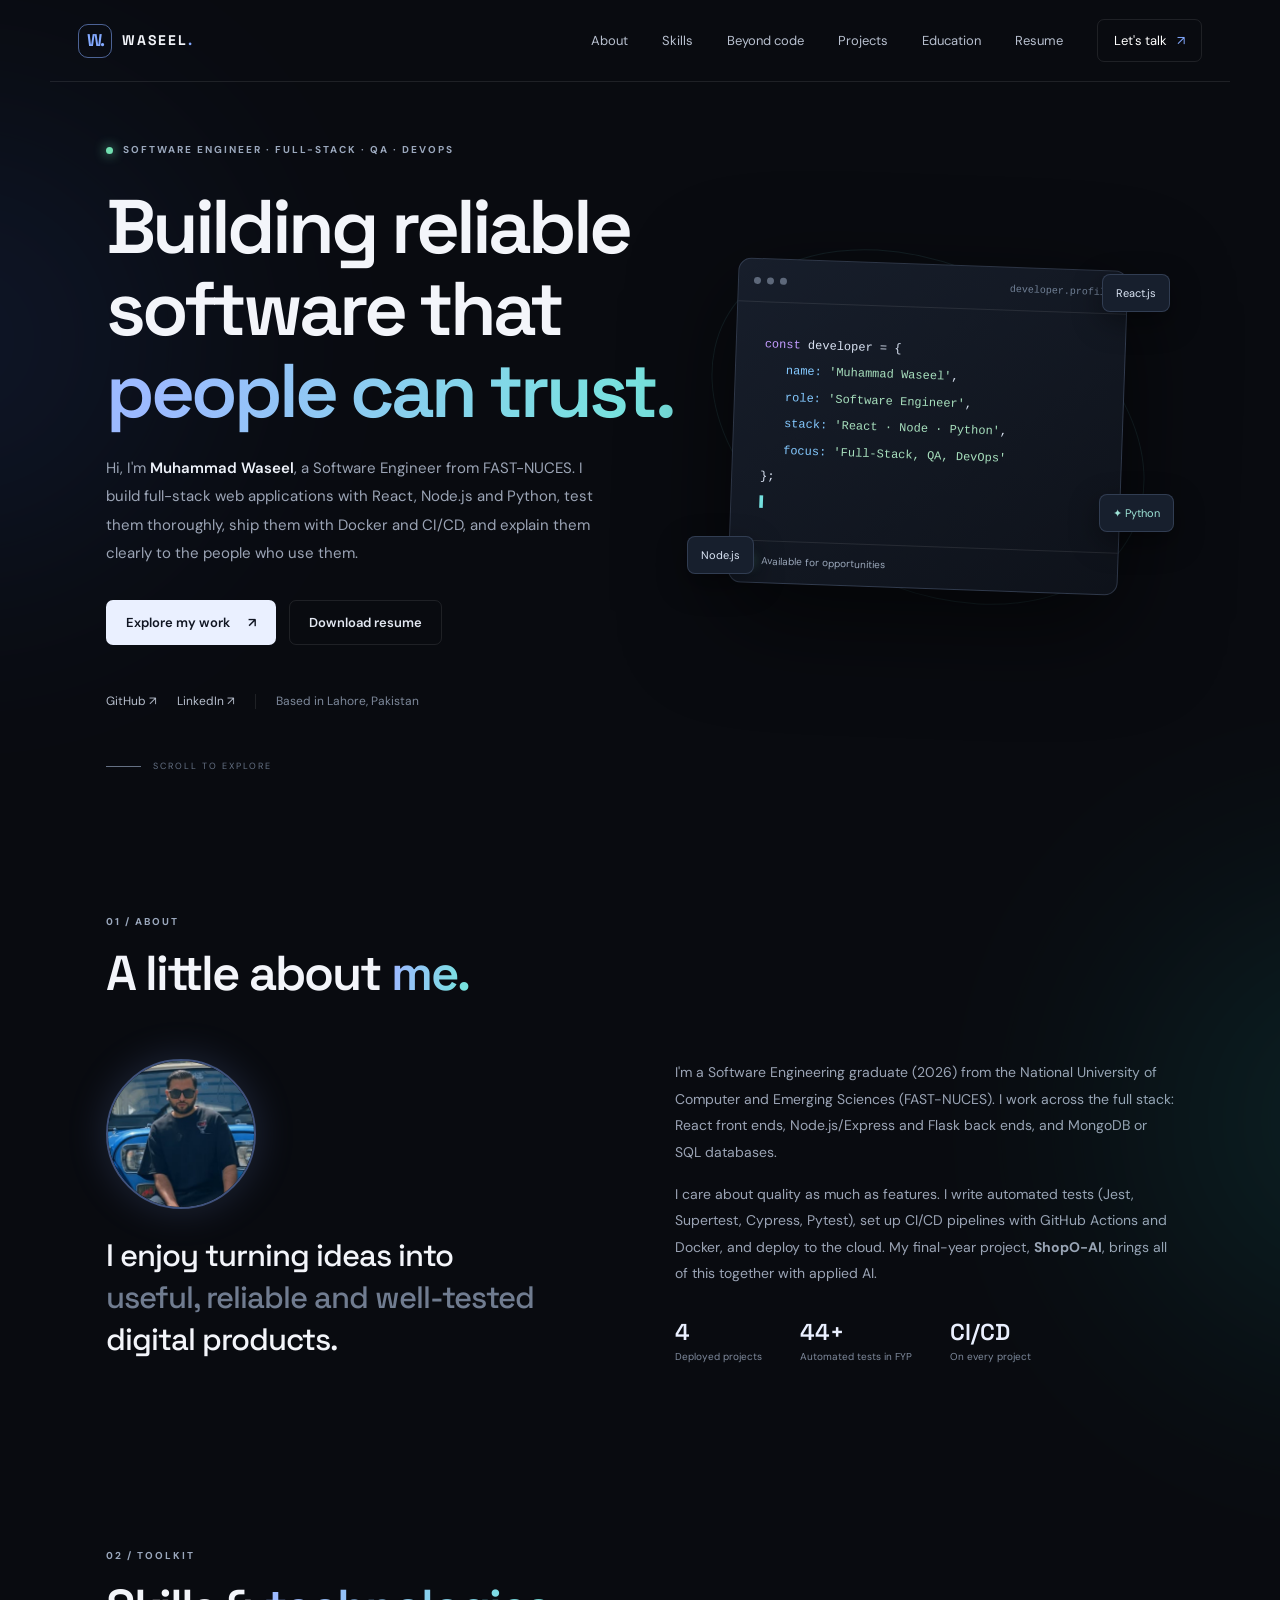
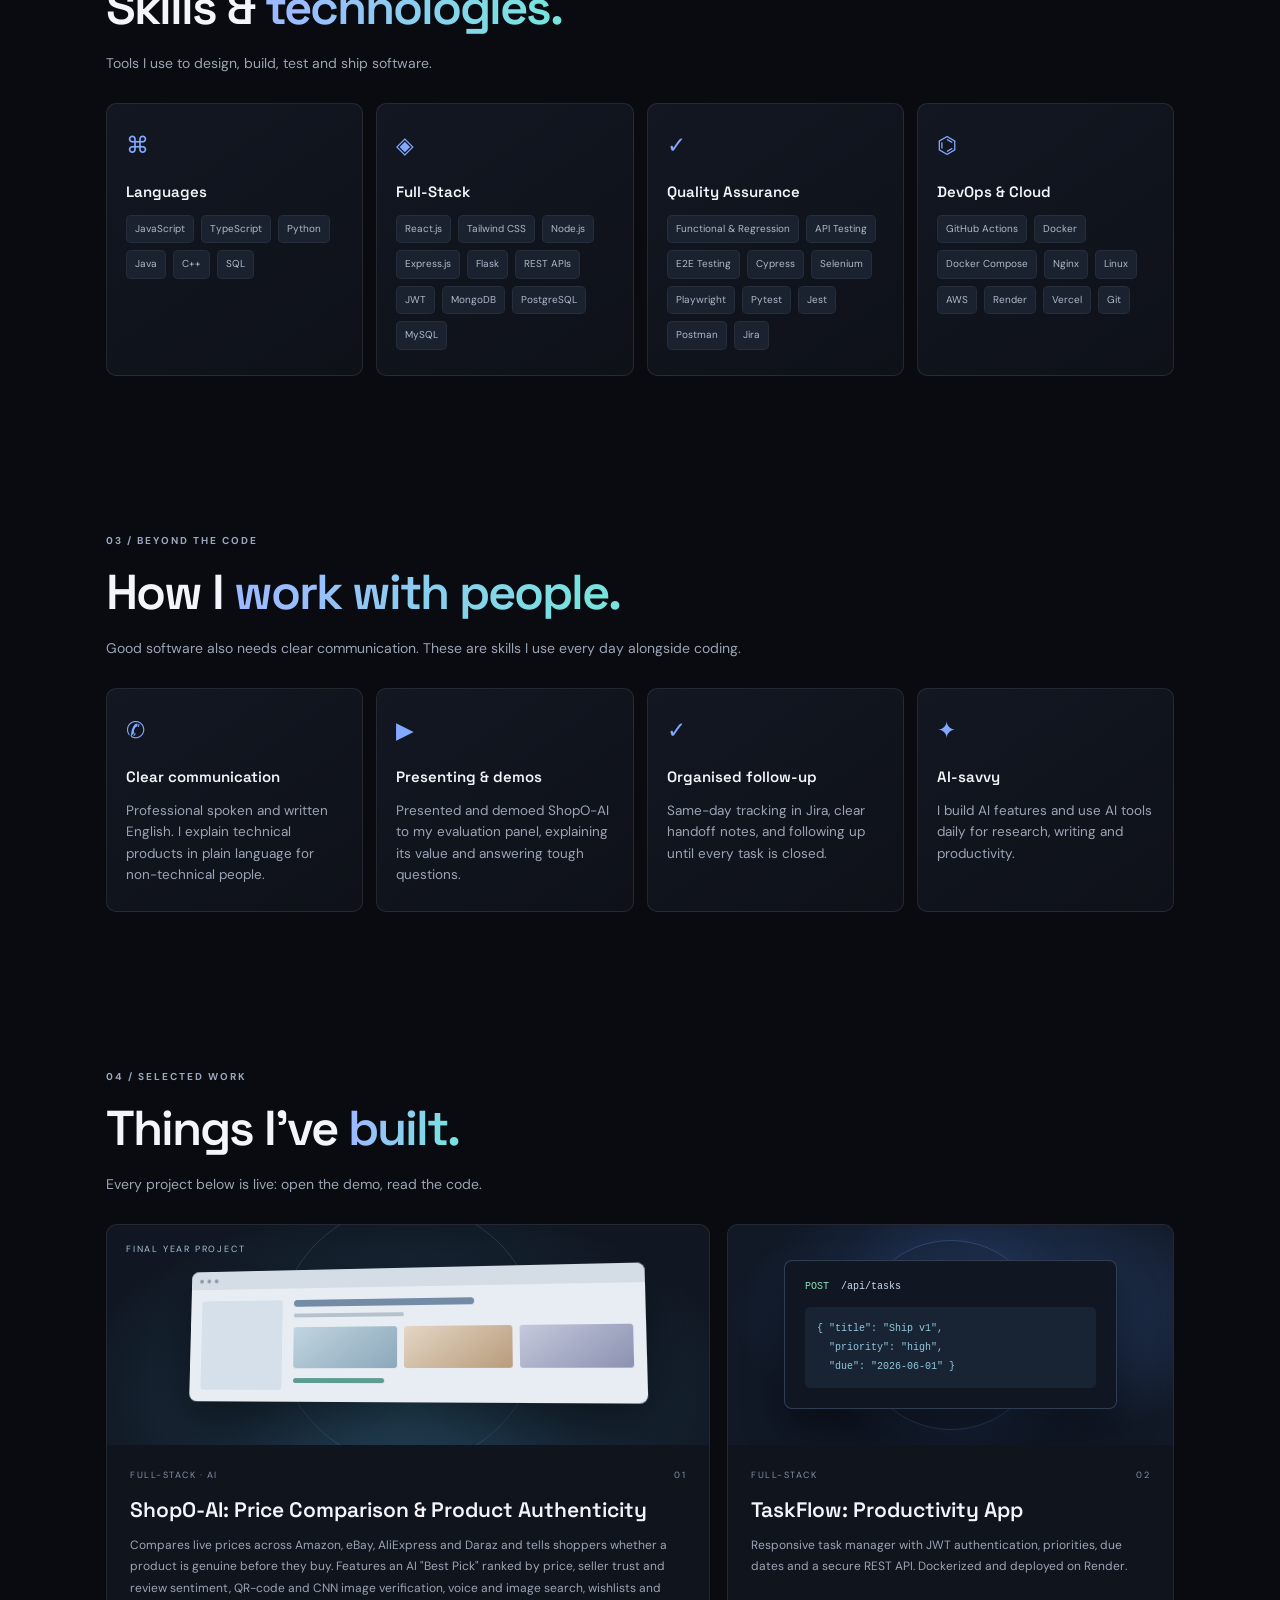
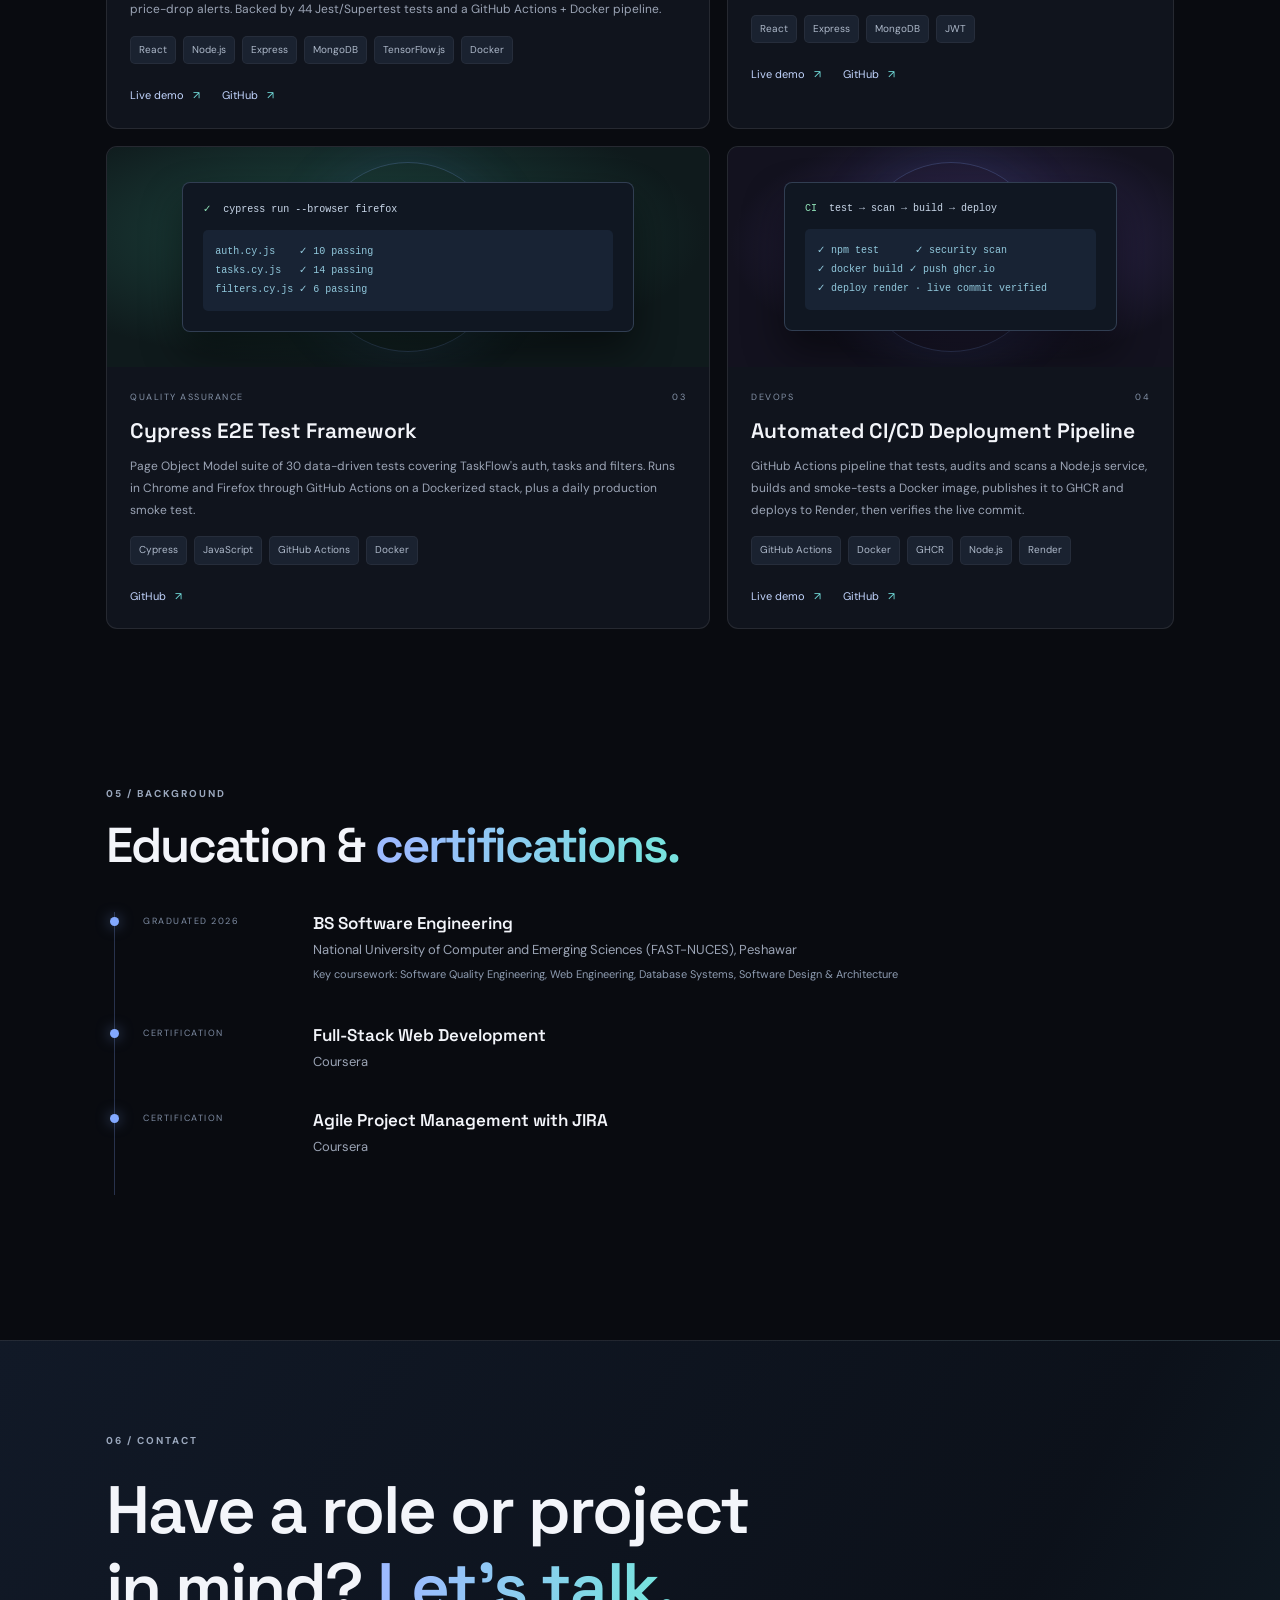
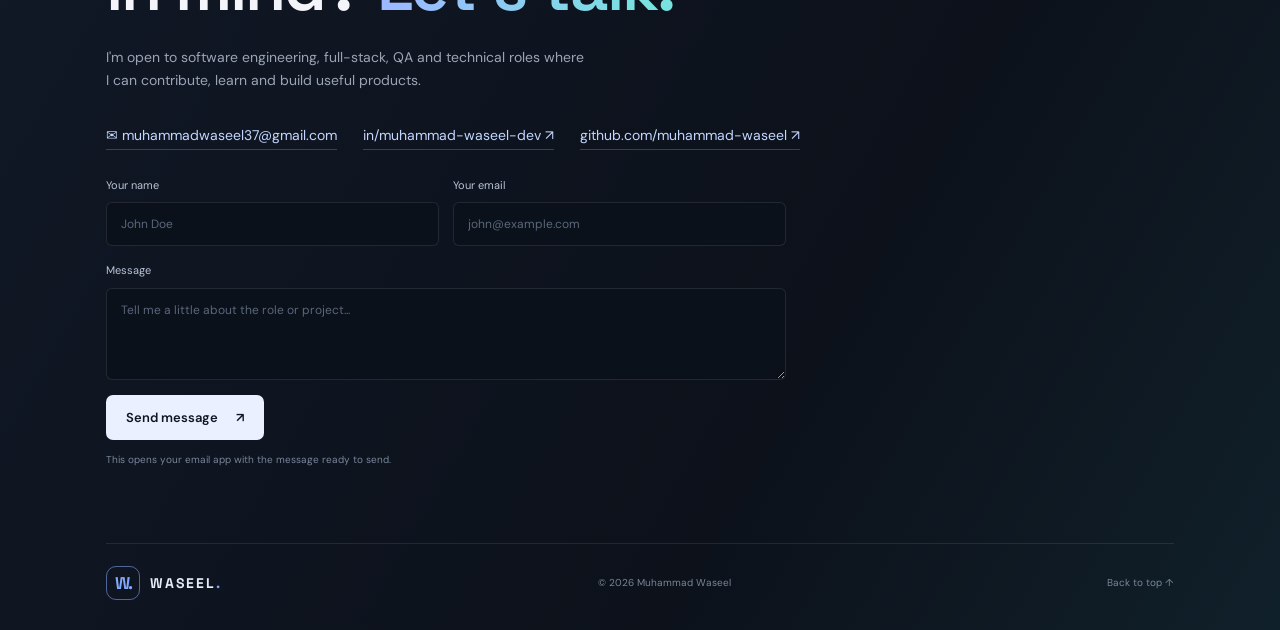
==== index.html @ cdadebef "Update contact email" ====
<!DOCTYPE html>
<html lang="en">
<head>
  <meta charset="UTF-8">
  <meta name="viewport" content="width=device-width, initial-scale=1.0">
  <meta name="description" content="Muhammad Waseel — Software Engineer (Full-Stack, Python, QA, DevOps). Projects, skills and contact details.">
  <meta property="og:title" content="Muhammad Waseel | Software Engineer">
  <meta property="og:description" content="Full-Stack Development · Python · QA · DevOps. Creator of ShopO-AI.">
  <meta property="og:image" content="assets/profile.jpg">
  <title>Muhammad Waseel | Software Engineer</title>
  <link rel="icon" href="data:image/svg+xml,<svg xmlns='http://www.w3.org/2000/svg' viewBox='0 0 100 100'><rect width='100' height='100' rx='22' fill='%2311151e'/><text x='50' y='68' font-size='56' text-anchor='middle' fill='%2383a9ff' font-family='Arial' font-weight='700'>W</text></svg>">
  <link rel="preconnect" href="https://fonts.googleapis.com">
  <link rel="preconnect" href="https://fonts.gstatic.com" crossorigin>
  <link href="https://fonts.googleapis.com/css2?family=DM+Sans:wght@400;500;600;700&family=Space+Grotesk:wght@400;500;600;700&display=swap" rel="stylesheet">
  <link rel="stylesheet" href="style.css">
</head>
<body>
  <div class="ambient ambient-one"></div><div class="ambient ambient-two"></div>
  <header class="site-header">
    <a class="brand" href="#home" aria-label="Waseel home"><span class="brand-mark">W.</span><span>WASEEL<span class="brand-dot">.</span></span></a>
    <button class="menu-toggle" id="menuToggle" aria-label="Open navigation" aria-expanded="false"><span></span><span></span></button>
    <nav class="nav" id="nav">
      <a href="#about">About</a><a href="#skills">Skills</a><a href="#beyond">Beyond code</a><a href="#projects">Projects</a><a href="#education">Education</a><a href="assets/Muhammad_Waseel_Resume.pdf" target="_blank" rel="noreferrer">Resume</a><a class="nav-contact" href="#contact">Let's talk <span>↗</span></a>
    </nav>
  </header>

  <main>
    <section class="hero section-wrap" id="home">
      <div class="hero-copy">
        <div class="eyebrow"><span class="status-dot"></span> SOFTWARE ENGINEER · FULL-STACK · QA · DEVOPS</div>
        <h1>Building reliable<br>software that<br><span class="gradient-text">people can trust.</span></h1>
        <p class="hero-description">Hi, I'm <strong>Muhammad Waseel</strong>, a Software Engineer from FAST-NUCES. I build full-stack web applications with React, Node.js and Python, test them thoroughly, ship them with Docker and CI/CD, and explain them clearly to the people who use them.</p>
        <div class="hero-actions">
          <a class="button button-primary" href="#projects">Explore my work <span>↗</span></a>
          <a class="button button-ghost" href="assets/Muhammad_Waseel_Resume.pdf" target="_blank" rel="noreferrer">Download resume</a>
        </div>
        <div class="social-row">
          <a href="https://github.com/muhammad-waseel" target="_blank" rel="noreferrer">GitHub ↗</a>
          <a href="https://www.linkedin.com/in/muhammad-waseel-dev" target="_blank" rel="noreferrer">LinkedIn ↗</a>
          <span class="social-divider"></span><span class="location-label">Based in Lahore, Pakistan</span>
        </div>
      </div>
      <div class="hero-visual" aria-label="Decorative developer profile graphic">
        <div class="orbit orbit-a"></div><div class="orbit orbit-b"></div>
        <div class="hero-card">
          <div class="card-top"><span></span><span></span><span></span><small>developer.profile</small></div>
          <div class="code-lines">
            <p><i>const</i> developer = {</p>
            <p class="indent"><b>name:</b> <em>'Muhammad Waseel'</em>,</p>
            <p class="indent"><b>role:</b> <em>'Software Engineer'</em>,</p>
            <p class="indent"><b>stack:</b> <em>'React · Node · Python'</em>,</p>
            <p class="indent"><b>focus:</b> <em>'Full-Stack, QA, DevOps'</em></p>
            <p>};</p>
            <p class="code-cursor">▌</p>
          </div>
          <div class="card-bottom"><span class="mini-pulse"></span> Available for opportunities</div>
        </div>
        <div class="floating-chip chip-react">React.js</div><div class="floating-chip chip-node">Node.js</div><div class="floating-chip chip-ai">✦ Python</div>
      </div>
      <a class="scroll-cue" href="#about"><span></span> SCROLL TO EXPLORE</a>
    </section>

    <section class="section section-wrap" id="about">
      <div class="section-heading"><span class="section-index">01 / ABOUT</span><h2>A little about <span class="gradient-text">me.</span></h2></div>
      <div class="about-grid">
        <div class="about-lead">
          <img class="about-photo" src="assets/profile.jpg" alt="Muhammad Waseel" width="300" height="300">
          <p class="large-copy">I enjoy turning ideas into <span class="muted-text">useful, reliable and well-tested</span> digital products.</p>
        </div>
        <div class="about-detail">
          <p>I'm a Software Engineering graduate (2026) from the National University of Computer and Emerging Sciences (FAST-NUCES). I work across the full stack: React front ends, Node.js/Express and Flask back ends, and MongoDB or SQL databases.</p>
          <p>I care about quality as much as features. I write automated tests (Jest, Supertest, Cypress, Pytest), set up CI/CD pipelines with GitHub Actions and Docker, and deploy to the cloud. My final-year project, <strong>ShopO-AI</strong>, brings all of this together with applied AI.</p>
          <div class="quick-facts">
            <div><strong>4</strong><span>Deployed projects</span></div>
            <div><strong>44+</strong><span>Automated tests in FYP</span></div>
            <div><strong>CI/CD</strong><span>On every project</span></div>
          </div>
        </div>
      </div>
    </section>

    <section class="section section-wrap" id="skills">
      <div class="section-heading"><span class="section-index">02 / TOOLKIT</span><h2>Skills & <span class="gradient-text">technologies.</span></h2></div>
      <p class="section-intro">Tools I use to design, build, test and ship software.</p>
      <div class="skills-grid">
        <article class="skill-card"><div class="skill-icon">⌘</div><h3>Languages</h3><div class="tags"><span>JavaScript</span><span>TypeScript</span><span>Python</span><span>Java</span><span>C++</span><span>SQL</span></div></article>
        <article class="skill-card"><div class="skill-icon">◈</div><h3>Full-Stack</h3><div class="tags"><span>React.js</span><span>Tailwind CSS</span><span>Node.js</span><span>Express.js</span><span>Flask</span><span>REST APIs</span><span>JWT</span><span>MongoDB</span><span>PostgreSQL</span><span>MySQL</span></div></article>
        <article class="skill-card"><div class="skill-icon">✓</div><h3>Quality Assurance</h3><div class="tags"><span>Functional & Regression</span><span>API Testing</span><span>E2E Testing</span><span>Cypress</span><span>Selenium</span><span>Playwright</span><span>Pytest</span><span>Jest</span><span>Postman</span><span>Jira</span></div></article>
        <article class="skill-card"><div class="skill-icon">⌬</div><h3>DevOps & Cloud</h3><div class="tags"><span>GitHub Actions</span><span>Docker</span><span>Docker Compose</span><span>Nginx</span><span>Linux</span><span>AWS</span><span>Render</span><span>Vercel</span><span>Git</span></div></article>
      </div>
    </section>


    <section class="section section-wrap" id="beyond">
      <div class="section-heading"><span class="section-index">03 / BEYOND THE CODE</span><h2>How I <span class="gradient-text">work with people.</span></h2></div>
      <p class="section-intro">Good software also needs clear communication. These are skills I use every day alongside coding.</p>
      <div class="skills-grid">
        <article class="skill-card"><div class="skill-icon">✆</div><h3>Clear communication</h3><p class="card-copy">Professional spoken and written English. I explain technical products in plain language for non-technical people.</p></article>
        <article class="skill-card"><div class="skill-icon">▶</div><h3>Presenting &amp; demos</h3><p class="card-copy">Presented and demoed ShopO-AI to my evaluation panel, explaining its value and answering tough questions.</p></article>
        <article class="skill-card"><div class="skill-icon">✓</div><h3>Organised follow-up</h3><p class="card-copy">Same-day tracking in Jira, clear handoff notes, and following up until every task is closed.</p></article>
        <article class="skill-card"><div class="skill-icon">✦</div><h3>AI-savvy</h3><p class="card-copy">I build AI features and use AI tools daily for research, writing and productivity.</p></article>
      </div>
    </section>

    <section class="section section-wrap" id="projects">
      <div class="section-heading"><span class="section-index">04 / SELECTED WORK</span><h2>Things I've <span class="gradient-text">built.</span></h2></div>
      <p class="section-intro">Every project below is live: open the demo, read the code.</p>
      <div class="projects-grid">
        <article class="project-card project-featured">
          <div class="project-art shop-art"><div class="art-label">FINAL YEAR PROJECT</div><div class="shop-window"><div class="shop-window-top"><span></span><span></span><span></span></div><div class="shop-window-body"><div class="shop-sidebar"></div><div class="shop-content"><div class="shop-title-line"></div><div class="shop-sub-line"></div><div class="product-row"><i></i><i></i><i></i></div><div class="shop-price-line"></div></div></div></div><div class="art-orb"></div></div>
          <div class="project-info"><div class="project-meta"><span>FULL-STACK · AI</span><span>01</span></div><h3>ShopO-AI: Price Comparison & Product Authenticity</h3><p>Compares live prices across Amazon, eBay, AliExpress and Daraz and tells shoppers whether a product is genuine before they buy. Features an AI "Best Pick" ranked by price, seller trust and review sentiment, QR-code and CNN image verification, voice and image search, wishlists and price-drop alerts. Backed by 44 Jest/Supertest tests and a GitHub Actions + Docker pipeline.</p><div class="tags"><span>React</span><span>Node.js</span><span>Express</span><span>MongoDB</span><span>TensorFlow.js</span><span>Docker</span></div><div class="project-links"><a class="project-link" href="https://shopo-ai.onrender.com" target="_blank" rel="noreferrer">Live demo <span>↗</span></a><a class="project-link" href="https://github.com/muhammad-waseel/ShopO-AI" target="_blank" rel="noreferrer">GitHub <span>↗</span></a></div></div>
        </article>
        <article class="project-card">
          <div class="project-art api-art"><div class="api-orbit"></div><div class="api-window"><span class="api-method">POST</span><span>/api/tasks</span><div class="api-response">{ "title": "Ship v1",<br>&nbsp; "priority": "high",<br>&nbsp; "due": "2026-06-01" }</div></div></div>
          <div class="project-info"><div class="project-meta"><span>FULL-STACK</span><span>02</span></div><h3>TaskFlow: Productivity App</h3><p>Responsive task manager with JWT authentication, priorities, due dates and a secure REST API. Dockerized and deployed on Render.</p><div class="tags"><span>React</span><span>Express</span><span>MongoDB</span><span>JWT</span></div><div class="project-links"><a class="project-link" href="https://taskflow-waseel.onrender.com/" target="_blank" rel="noreferrer">Live demo <span>↗</span></a><a class="project-link" href="https://github.com/waseelbhatti01-lgtm/taskflow" target="_blank" rel="noreferrer">GitHub <span>↗</span></a></div></div>
        </article>
        <article class="project-card">
          <div class="project-art api-art test-art"><div class="api-orbit"></div><div class="api-window"><span class="api-method">✓</span><span>cypress run --browser firefox</span><div class="api-response">auth.cy.js &nbsp;&nbsp;&nbsp;✓ 10 passing<br>tasks.cy.js &nbsp;&nbsp;✓ 14 passing<br>filters.cy.js ✓ 6 passing</div></div></div>
          <div class="project-info"><div class="project-meta"><span>QUALITY ASSURANCE</span><span>03</span></div><h3>Cypress E2E Test Framework</h3><p>Page Object Model suite of 30 data-driven tests covering TaskFlow's auth, tasks and filters. Runs in Chrome and Firefox through GitHub Actions on a Dockerized stack, plus a daily production smoke test.</p><div class="tags"><span>Cypress</span><span>JavaScript</span><span>GitHub Actions</span><span>Docker</span></div><div class="project-links"><a class="project-link" href="https://github.com/waseelbhatti01-lgtm/taskflow-e2e-cypress" target="_blank" rel="noreferrer">GitHub <span>↗</span></a></div></div>
        </article>
        <article class="project-card project-featured">
          <div class="project-art api-art pipe-art"><div class="api-orbit"></div><div class="api-window"><span class="api-method">CI</span><span>test → scan → build → deploy</span><div class="api-response">✓ npm test &nbsp;&nbsp;&nbsp;&nbsp;&nbsp;✓ security scan<br>✓ docker build ✓ push ghcr.io<br>✓ deploy render · live commit verified</div></div></div>
          <div class="project-info"><div class="project-meta"><span>DEVOPS</span><span>04</span></div><h3>Automated CI/CD Deployment Pipeline</h3><p>GitHub Actions pipeline that tests, audits and scans a Node.js service, builds and smoke-tests a Docker image, publishes it to GHCR and deploys to Render, then verifies the live commit.</p><div class="tags"><span>GitHub Actions</span><span>Docker</span><span>GHCR</span><span>Node.js</span><span>Render</span></div><div class="project-links"><a class="project-link" href="https://shipit-waseel.onrender.com/" target="_blank" rel="noreferrer">Live demo <span>↗</span></a><a class="project-link" href="https://github.com/waseelbhatti01-lgtm/shipit-cicd-pipeline" target="_blank" rel="noreferrer">GitHub <span>↗</span></a></div></div>
        </article>
      </div>
    </section>

    <section class="section section-wrap" id="education">
      <div class="section-heading"><span class="section-index">05 / BACKGROUND</span><h2>Education & <span class="gradient-text">certifications.</span></h2></div>
      <div class="timeline">
        <div class="timeline-item"><div class="timeline-marker"></div><div class="timeline-date">GRADUATED 2026</div><div class="timeline-content"><h3>BS Software Engineering</h3><p>National University of Computer and Emerging Sciences (FAST-NUCES), Peshawar</p><span class="timeline-detail">Key coursework: Software Quality Engineering, Web Engineering, Database Systems, Software Design & Architecture</span></div></div>
        <div class="timeline-item"><div class="timeline-marker"></div><div class="timeline-date">CERTIFICATION</div><div class="timeline-content"><h3>Full-Stack Web Development</h3><p>Coursera</p></div></div>
        <div class="timeline-item"><div class="timeline-marker"></div><div class="timeline-date">CERTIFICATION</div><div class="timeline-content"><h3>Agile Project Management with JIRA</h3><p>Coursera</p></div></div>
      </div>
    </section>

    <section class="contact-section" id="contact">
      <div class="section-wrap contact-inner">
        <span class="section-index">06 / CONTACT</span>
        <h2>Have a role or project<br>in mind? <span class="gradient-text">Let's talk.</span></h2>
        <p>I'm open to software engineering, full-stack, QA and technical roles where I can contribute, learn and build useful products.</p>
        <div class="contact-direct">
          <a href="mailto:muhammadwaseel37@gmail.com">✉ muhammadwaseel37@gmail.com</a>
          <a href="https://www.linkedin.com/in/muhammad-waseel-dev" target="_blank" rel="noreferrer">in/muhammad-waseel-dev ↗</a>
          <a href="https://github.com/muhammad-waseel" target="_blank" rel="noreferrer">github.com/muhammad-waseel ↗</a>
        </div>
        <form id="contactForm" class="contact-form">
          <div class="form-row"><label>Your name<input id="senderName" name="name" type="text" placeholder="John Doe" required></label><label>Your email<input id="senderEmail" name="email" type="email" placeholder="john@example.com" required></label></div>
          <label>Message<textarea id="senderMessage" name="message" rows="4" placeholder="Tell me a little about the role or project..." required></textarea></label>
          <button class="button button-primary" type="submit">Send message <span>↗</span></button>
          <p class="form-note" id="formNote">This opens your email app with the message ready to send.</p>
        </form>
        <div class="contact-footer"><a class="brand" href="#home"><span class="brand-mark">W.</span><span>WASEEL<span class="brand-dot">.</span></span></a><span>© 2026 Muhammad Waseel</span><a href="#home">Back to top ↑</a></div>
      </div>
    </section>
  </main>
  <script src="script.js"></script>
</body>
</html>
---- style.css ----
:root{--bg:#090b10;--panel:#11151e;--panel2:#151b27;--text:#f3f5fa;--muted:#9ba4b5;--line:rgba(255,255,255,.09);--blue:#83a9ff;--cyan:#74e0df;--font:'DM Sans',sans-serif;--display:'Space Grotesk',sans-serif}*{box-sizing:border-box}html{scroll-behavior:smooth;scroll-padding-top:90px}body{margin:0;background:var(--bg);color:var(--text);font-family:var(--font);line-height:1.65;overflow-x:hidden}a{color:inherit;text-decoration:none}.ambient{position:absolute;width:440px;height:440px;border-radius:50%;filter:blur(130px);opacity:.13;pointer-events:none}.ambient-one{background:#3867d6;top:120px;left:-260px}.ambient-two{background:#20b9b0;top:900px;right:-300px}.site-header{height:82px;max-width:1180px;margin:auto;padding:0 28px;display:flex;align-items:center;justify-content:space-between;position:relative;z-index:10;border-bottom:1px solid var(--line)}.brand{display:flex;align-items:center;gap:10px;font-family:var(--display);font-weight:700;font-size:14px;letter-spacing:2px}.brand-mark{display:grid;place-items:center;width:34px;height:34px;border:1px solid rgba(131,169,255,.55);border-radius:10px;color:var(--blue);font-size:17px;letter-spacing:-1px}.brand-dot{color:var(--blue)}.nav{display:flex;align-items:center;gap:34px;font-size:13px;color:#b8c0cf}.nav a{transition:.2s}.nav a:hover{color:white}.nav-contact{padding:10px 16px;border:1px solid var(--line);border-radius:7px;color:white!important}.nav-contact span{color:var(--blue);margin-left:7px}.menu-toggle{display:none;background:none;border:0}.section-wrap{max-width:1124px;margin:auto;padding-left:28px;padding-right:28px}.hero{min-height:690px;display:grid;grid-template-columns:1.08fr .92fr;align-items:center;position:relative;padding-top:60px;padding-bottom:90px}.eyebrow,.section-index{font-size:10px;letter-spacing:2px;font-weight:700;color:#9ba8bd}.eyebrow{display:flex;align-items:center;gap:10px}.status-dot,.mini-pulse{width:7px;height:7px;border-radius:50%;background:#71dfb0;box-shadow:0 0 12px #71dfb0}.hero h1{font:600 clamp(46px,6.1vw,76px)/1.08 var(--display);letter-spacing:-4px;margin:27px 0 22px}.gradient-text{background:linear-gradient(100deg,#9cbaff 10%,#78e2df 90%);-webkit-background-clip:text;background-clip:text;color:transparent}.hero-description{max-width:510px;color:var(--muted);font-size:15px;line-height:1.9}.hero-description strong{color:#eef2fa;font-weight:600}.hero-actions{display:flex;gap:13px;margin-top:32px}.button{display:inline-flex;align-items:center;justify-content:center;gap:18px;padding:13px 19px;border-radius:7px;font:600 13px var(--font);cursor:pointer;transition:transform .2s,background .2s;border:1px solid transparent}.button:hover{transform:translateY(-2px)}.button-primary{background:#eaf0ff;color:#101522}.button-primary:hover{background:white}.button-ghost{border-color:var(--line);color:#e3e8f2}.social-row{display:flex;align-items:center;gap:20px;margin-top:47px;color:#b5bdcb;font-size:12px}.social-row a:hover{color:var(--blue)}.social-divider{height:15px;width:1px;background:var(--line)}.location-label{color:#7e899b}.hero-visual{height:420px;display:grid;place-items:center;position:relative}.orbit{position:absolute;border:1px solid rgba(131,169,255,.12);border-radius:50%;transform:rotate(-25deg)}.orbit-a{width:390px;height:260px}.orbit-b{width:460px;height:320px;transform:rotate(28deg);border-color:rgba(116,224,223,.1)}.hero-card{width:min(390px,90%);background:linear-gradient(145deg,#171e2b,#0e121a);border:1px solid rgba(161,184,230,.2);border-radius:13px;box-shadow:0 30px 100px #0009;position:relative;z-index:2;overflow:hidden;transform:rotate(2deg)}.card-top{height:43px;border-bottom:1px solid var(--line);display:flex;align-items:center;gap:6px;padding:0 15px}.card-top>span{width:7px;height:7px;border-radius:50%;background:#5d687a}.card-top small{margin-left:auto;color:#718096;font:10px monospace}.code-lines{padding:29px 28px 24px;font:12px/2.2 monospace;color:#dbe4f4}.code-lines p{margin:0}.code-lines i{color:#c49cff;font-style:normal}.code-lines b{color:#84c9ff;font-weight:400}.code-lines em{color:#a7dfbd;font-style:normal}.indent{padding-left:22px!important}.code-cursor{color:var(--cyan)}.card-bottom{height:42px;border-top:1px solid var(--line);display:flex;align-items:center;gap:9px;padding:0 17px;color:#9ca9bc;font-size:10px}.mini-pulse{width:6px;height:6px}.floating-chip{position:absolute;z-index:3;background:#171f2d;border:1px solid rgba(154,180,230,.2);border-radius:8px;padding:9px 13px;font-size:11px;color:#dce6f6;box-shadow:0 10px 30px #0006}.chip-react{top:57px;right:4px}.chip-node{bottom:63px;left:4px}.chip-ai{right:0;bottom:105px;color:#9ee4d7}.scroll-cue{position:absolute;bottom:28px;left:28px;font-size:9px;letter-spacing:2px;color:#657184;display:flex;align-items:center;gap:12px}.scroll-cue span{width:35px;height:1px;background:#657184}.section{padding-top:105px;padding-bottom:45px}.section-heading{margin-bottom:28px}.section-heading h2,.contact-inner h2{font:600 clamp(34px,4vw,49px)/1.15 var(--display);letter-spacing:-2px;margin:12px 0 0}.about-grid{display:grid;grid-template-columns:1fr 1fr;gap:70px;padding:30px 0 25px}.large-copy{font:500 31px/1.35 var(--display);letter-spacing:-1px;margin:0;max-width:440px}.muted-text{color:#707c90}.about-detail{color:var(--muted);font-size:14px;line-height:1.9}.about-detail p{margin:0 0 15px}.quick-facts{display:flex;gap:38px;margin-top:30px}.quick-facts div{display:flex;flex-direction:column}.quick-facts strong{font:600 23px var(--display);color:#eaf0ff}.quick-facts span{font-size:10px;color:#7f8a9c}.section-intro{color:var(--muted);font-size:14px;margin-top:-12px;margin-bottom:28px}.skills-grid{display:grid;grid-template-columns:repeat(4,1fr);gap:13px}.skill-card{padding:23px 19px 25px;background:linear-gradient(145deg,#121722,#0e1118);border:1px solid var(--line);border-radius:10px;min-height:190px;transition:.25s}.skill-card:hover,.project-card:hover{border-color:rgba(131,169,255,.35);transform:translateY(-4px)}.skill-icon{font-size:23px;color:var(--blue);margin-bottom:17px}.skill-card h3{font:600 15px var(--display);margin:0 0 14px}.tags{display:flex;flex-wrap:wrap;gap:7px}.tags span{font-size:10px;color:#aeb9ca;background:#1a2230;border:1px solid rgba(255,255,255,.05);padding:5px 8px;border-radius:5px}.small-note{font-size:11px;color:#748095;margin-top:17px}.projects-grid{display:grid;grid-template-columns:1.15fr .85fr;gap:17px}.project-card{background:#10141d;border:1px solid var(--line);border-radius:11px;overflow:hidden;transition:.25s}.project-art{height:220px;position:relative;overflow:hidden;display:grid;place-items:center}.shop-art{background:radial-gradient(ellipse at 50% 80%,#274c64 0%,#182a3b 40%,#101722 80%)}.art-label{position:absolute;top:17px;left:19px;font-size:9px;letter-spacing:1.8px;color:#a9c4d9}.shop-window{width:76%;height:135px;background:#e7edf3;border-radius:8px;box-shadow:0 20px 50px #0008;position:relative;z-index:2;transform:perspective(600px) rotateX(4deg) rotateY(-7deg)}.shop-window-top{height:19px;background:#d4dce5;border-radius:8px 8px 0 0;display:flex;align-items:center;gap:4px;padding-left:9px}.shop-window-top span{height:4px;width:4px;border-radius:50%;background:#8796a8}.shop-window-body{display:flex;height:116px;padding:12px;gap:12px}.shop-sidebar{width:20%;background:#d6e0eb;border-radius:3px}.shop-content{flex:1}.shop-title-line,.shop-sub-line,.shop-price-line{height:7px;border-radius:5px;background:#738ba4;width:55%;margin-bottom:7px}.shop-sub-line{height:4px;width:34%;background:#b5c1cd}.product-row{display:flex;gap:7px;margin:10px 0}.product-row i{display:block;height:42px;flex:1;border-radius:3px;background:linear-gradient(145deg,#c1d5df,#8ba8bb)}.product-row i:nth-child(2){background:linear-gradient(145deg,#e3d6c5,#b99c7b)}.product-row i:nth-child(3){background:linear-gradient(145deg,#c5c9dc,#8b91b1)}.shop-price-line{height:5px;width:28%;background:#5d9d91}.art-orb{position:absolute;width:260px;height:260px;border:1px solid #7ac9d52a;border-radius:50%}.api-art{background:radial-gradient(ellipse at 60% 40%,#263e67,#111927 70%)}.api-orbit{position:absolute;width:190px;height:190px;border:1px solid #81aaff3b;border-radius:50%;box-shadow:0 0 55px #467acb24}.api-window{position:relative;z-index:2;background:#101722;border:1px solid #8ba9d544;border-radius:8px;padding:20px;width:75%;font:10px monospace;color:#cbd9eb;box-shadow:0 20px 40px #0007}.api-method{color:#8fe0b6;margin-right:12px}.api-response{margin-top:15px;padding:12px;background:#182334;border-radius:5px;color:#91c8dc;line-height:1.9}.project-info{padding:23px}.project-meta{display:flex;justify-content:space-between;color:#8492a7;font-size:9px;letter-spacing:1.5px}.project-info h3{font:600 21px var(--display);margin:13px 0 9px}.project-info p{font-size:12px;line-height:1.8;color:var(--muted);min-height:65px}.project-info .tags{margin:15px 0}.project-link{display:inline-flex;gap:9px;align-items:center;color:#c3d6ff;font-size:11px;margin-top:7px}.project-link span{color:var(--cyan)}.muted-link{color:#77849a}.timeline{margin-top:38px;max-width:800px;border-left:1px solid rgba(131,169,255,.25);margin-left:8px}.timeline-item{display:grid;grid-template-columns:145px 1fr;gap:25px;position:relative;padding:0 0 37px 28px}.timeline-marker{position:absolute;width:9px;height:9px;border-radius:50%;background:var(--blue);left:-5px;top:5px;box-shadow:0 0 14px #83a9ff88}.timeline-date{font-size:9px;letter-spacing:1.5px;color:#7f8da4;padding-top:2px}.timeline-content h3{font:600 17px var(--display);margin:0 0 5px}.timeline-content p{color:var(--muted);font-size:13px;margin:0}.timeline-detail{font-size:11px;color:#8e9cb1}.contact-section{margin-top:100px;background:linear-gradient(120deg,#111927,#0c111a 65%,#10202a);border-top:1px solid var(--line)}.contact-inner{padding-top:85px;padding-bottom:30px}.contact-inner h2{font-size:clamp(43px,6vw,67px);margin-top:20px}.contact-inner>p{color:var(--muted);font-size:14px;max-width:480px;margin:20px 0 32px}.contact-form{max-width:680px}.form-row{display:grid;grid-template-columns:1fr 1fr;gap:14px}.contact-form label{display:flex;flex-direction:column;gap:8px;color:#b8c4d6;font-size:11px;margin-bottom:15px}.contact-form input,.contact-form textarea{width:100%;background:#0b111a;border:1px solid #ffffff18;border-radius:6px;padding:13px 14px;color:white;font:12px var(--font);outline:none;resize:vertical}.contact-form input:focus,.contact-form textarea:focus{border-color:#83a9ff88}.contact-form input::placeholder,.contact-form textarea::placeholder{color:#59677c}.form-note{font-size:10px;color:#78869a;margin-top:12px}.contact-footer{border-top:1px solid var(--line);margin-top:75px;padding-top:22px;display:flex;justify-content:space-between;align-items:center;color:#78869a;font-size:10px}.contact-footer .brand{color:#e7edf8}.contact-footer>a:last-child:hover{color:white}
@media(max-width:800px){.hero{grid-template-columns:1fr;padding-top:85px;gap:25px}.hero-visual{height:350px}.hero h1{font-size:62px}.skills-grid{grid-template-columns:repeat(2,1fr)}.projects-grid{grid-template-columns:1fr}.project-info p{min-height:0}.about-grid{gap:30px}.nav{gap:18px}}
@media(max-width:600px){.site-header{height:70px;padding:0 20px}.menu-toggle{display:flex;flex-direction:column;gap:5px;padding:10px}.menu-toggle span{width:22px;height:1px;background:#e9effa}.nav{display:none;position:absolute;top:69px;left:0;right:0;background:#0e131d;padding:22px;flex-direction:column;align-items:stretch;border-bottom:1px solid var(--line)}.nav.open{display:flex}.nav-contact{text-align:center}.section-wrap{padding-left:21px;padding-right:21px}.hero{padding-top:70px;min-height:auto;padding-bottom:80px}.hero h1{font-size:clamp(45px,13vw,62px);letter-spacing:-3px}.hero-description{font-size:13px}.social-row{flex-wrap:wrap;gap:13px;margin-top:32px}.location-label{width:100%}.hero-visual{height:310px}.hero-card{width:88%}.orbit-a{width:300px;height:210px}.orbit-b{width:340px;height:250px}.chip-react{right:0;top:30px}.chip-node{left:0;bottom:40px}.chip-ai{right:0;bottom:75px}.scroll-cue{left:21px}.section{padding-top:75px}.about-grid{grid-template-columns:1fr;gap:18px}.large-copy{font-size:27px}.quick-facts{gap:25px}.skills-grid{gap:9px}.skill-card{padding:18px 14px;min-height:175px}.project-art{height:190px}.project-info{padding:19px}.timeline-item{grid-template-columns:1fr;gap:8px;padding-left:22px;padding-bottom:30px}.contact-section{margin-top:70px}.contact-inner{padding-top:65px}.form-row{grid-template-columns:1fr;gap:0}.contact-footer{gap:15px;flex-wrap:wrap}.contact-footer>span{order:3;width:100%}}

/* Personal additions */
.about-photo{display:block;width:150px;height:150px;border-radius:50%;object-fit:cover;border:2px solid rgba(131,169,255,.45);box-shadow:0 0 40px rgba(131,169,255,.18);margin-bottom:26px}
.project-links{display:flex;gap:22px;flex-wrap:wrap}
.test-art{background:radial-gradient(ellipse at 40% 40%,#1f4a43,#0f1a1c 70%)}
.pipe-art{background:radial-gradient(ellipse at 55% 45%,#3a2f62,#13121f 70%)}
.contact-direct{display:flex;gap:26px;flex-wrap:wrap;justify-content:flex-start;margin:6px 0 26px;font-size:14px}
.contact-direct a{color:#c3d6ff;border-bottom:1px solid rgba(131,169,255,.3);padding-bottom:2px}
.contact-direct a:hover{color:#fff}
@media(max-width:600px){.contact-direct{flex-direction:column;align-items:flex-start;gap:12px}.about-photo{width:120px;height:120px}}
body{position:relative;overflow-x:clip}html{overflow-x:clip}
.card-copy{color:var(--muted);font-size:13.5px;margin:8px 0 0;line-height:1.6}
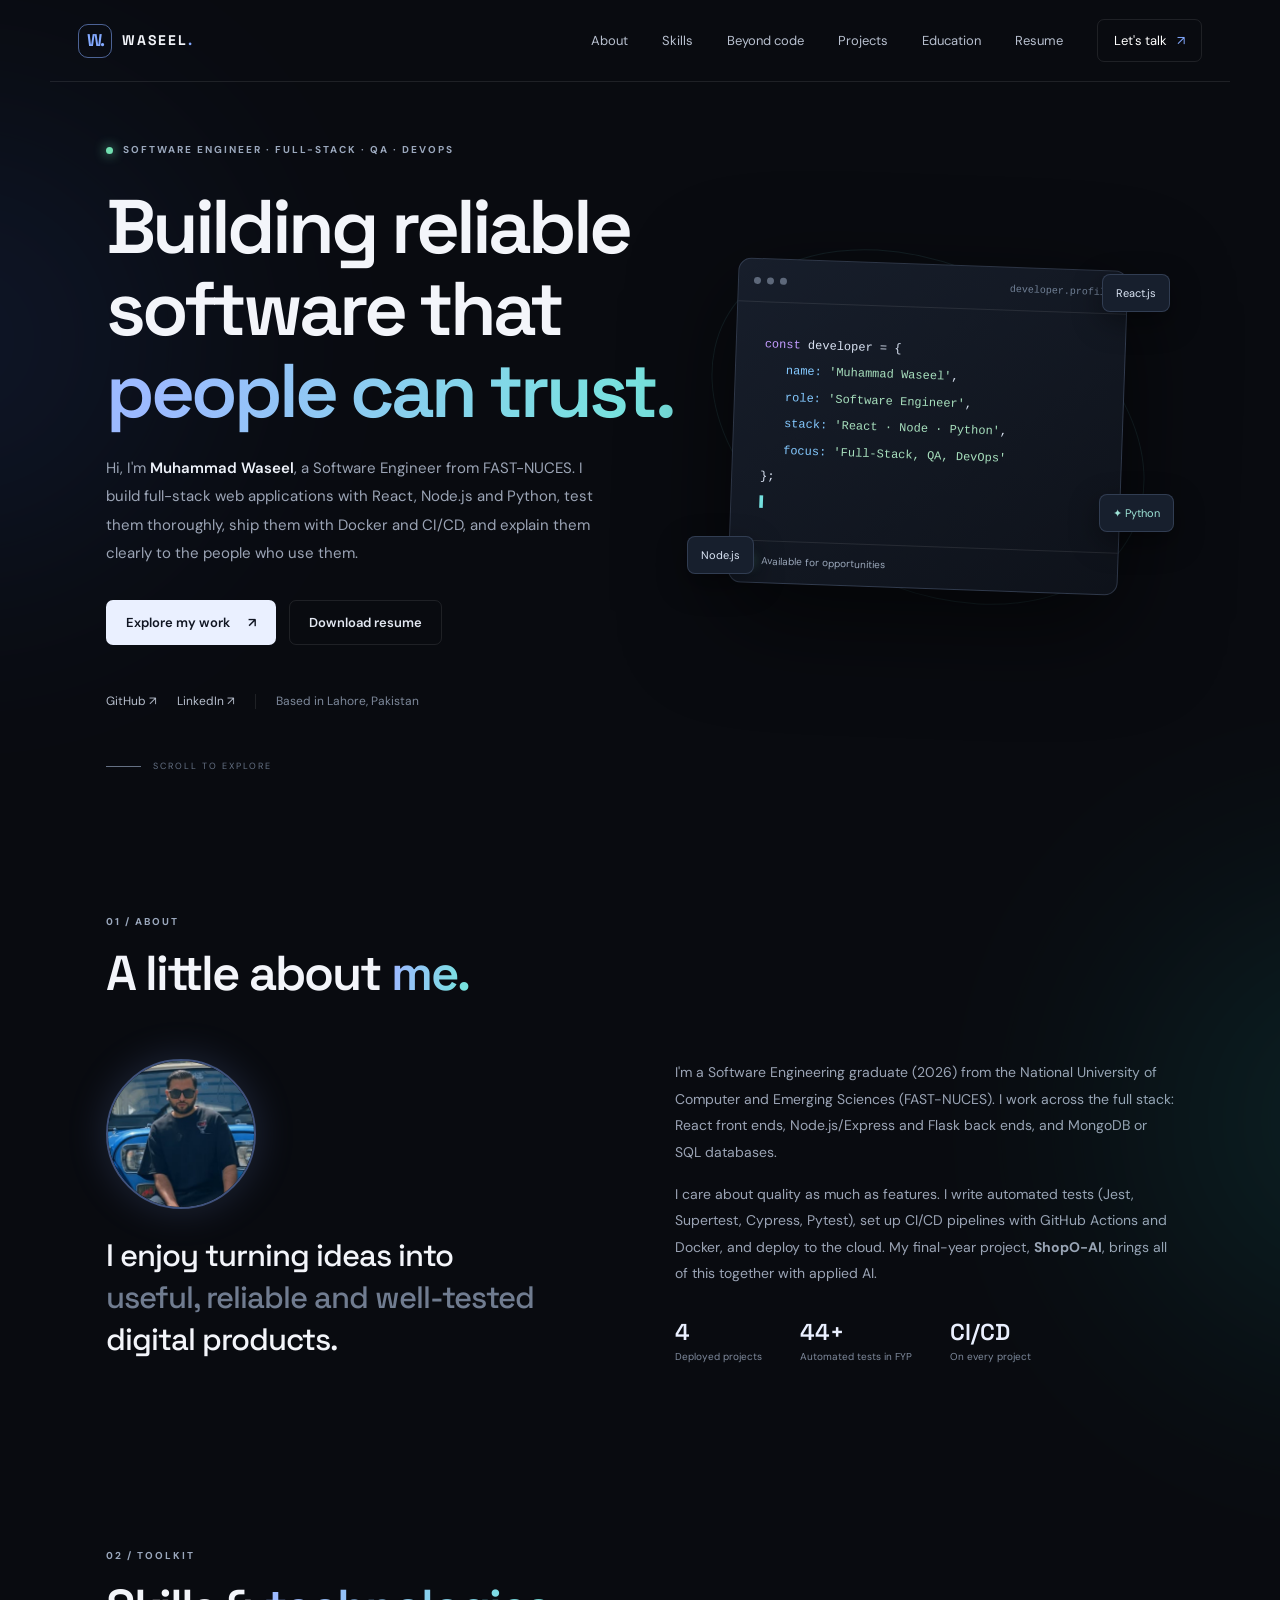
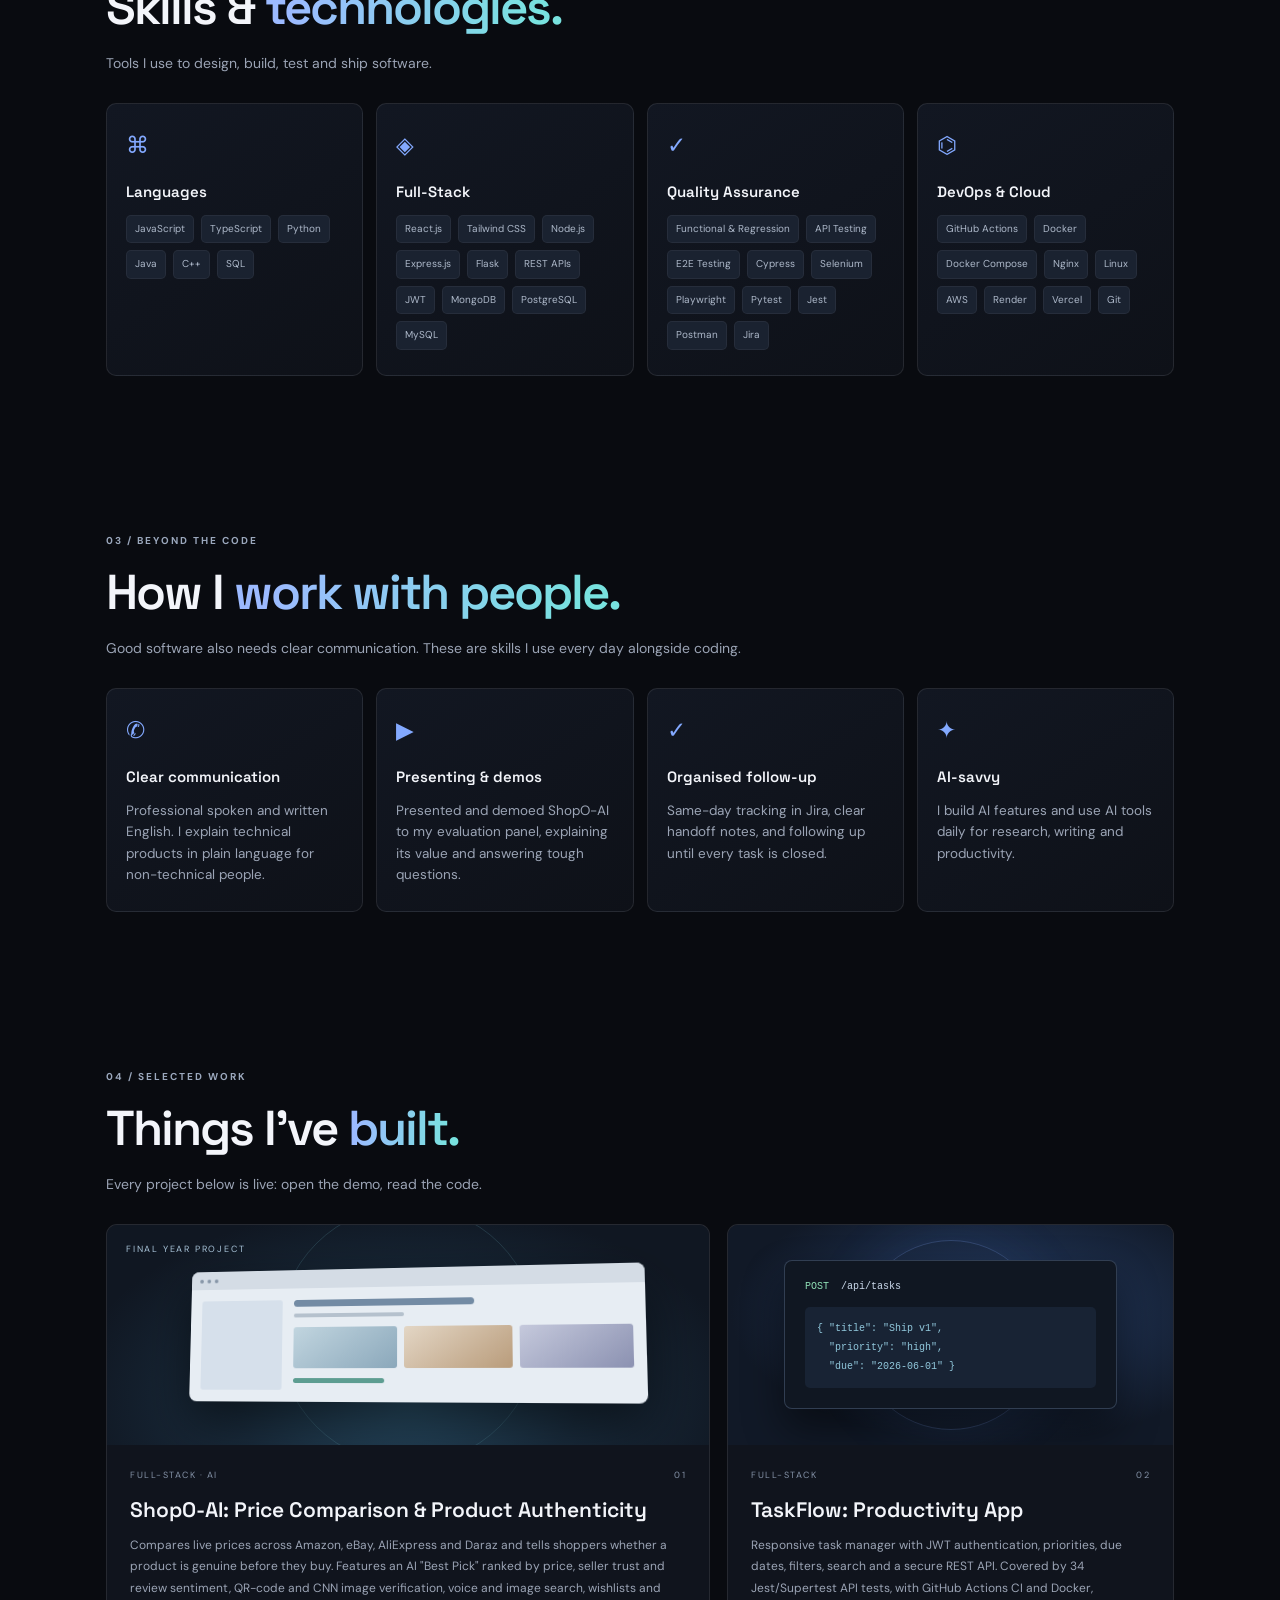
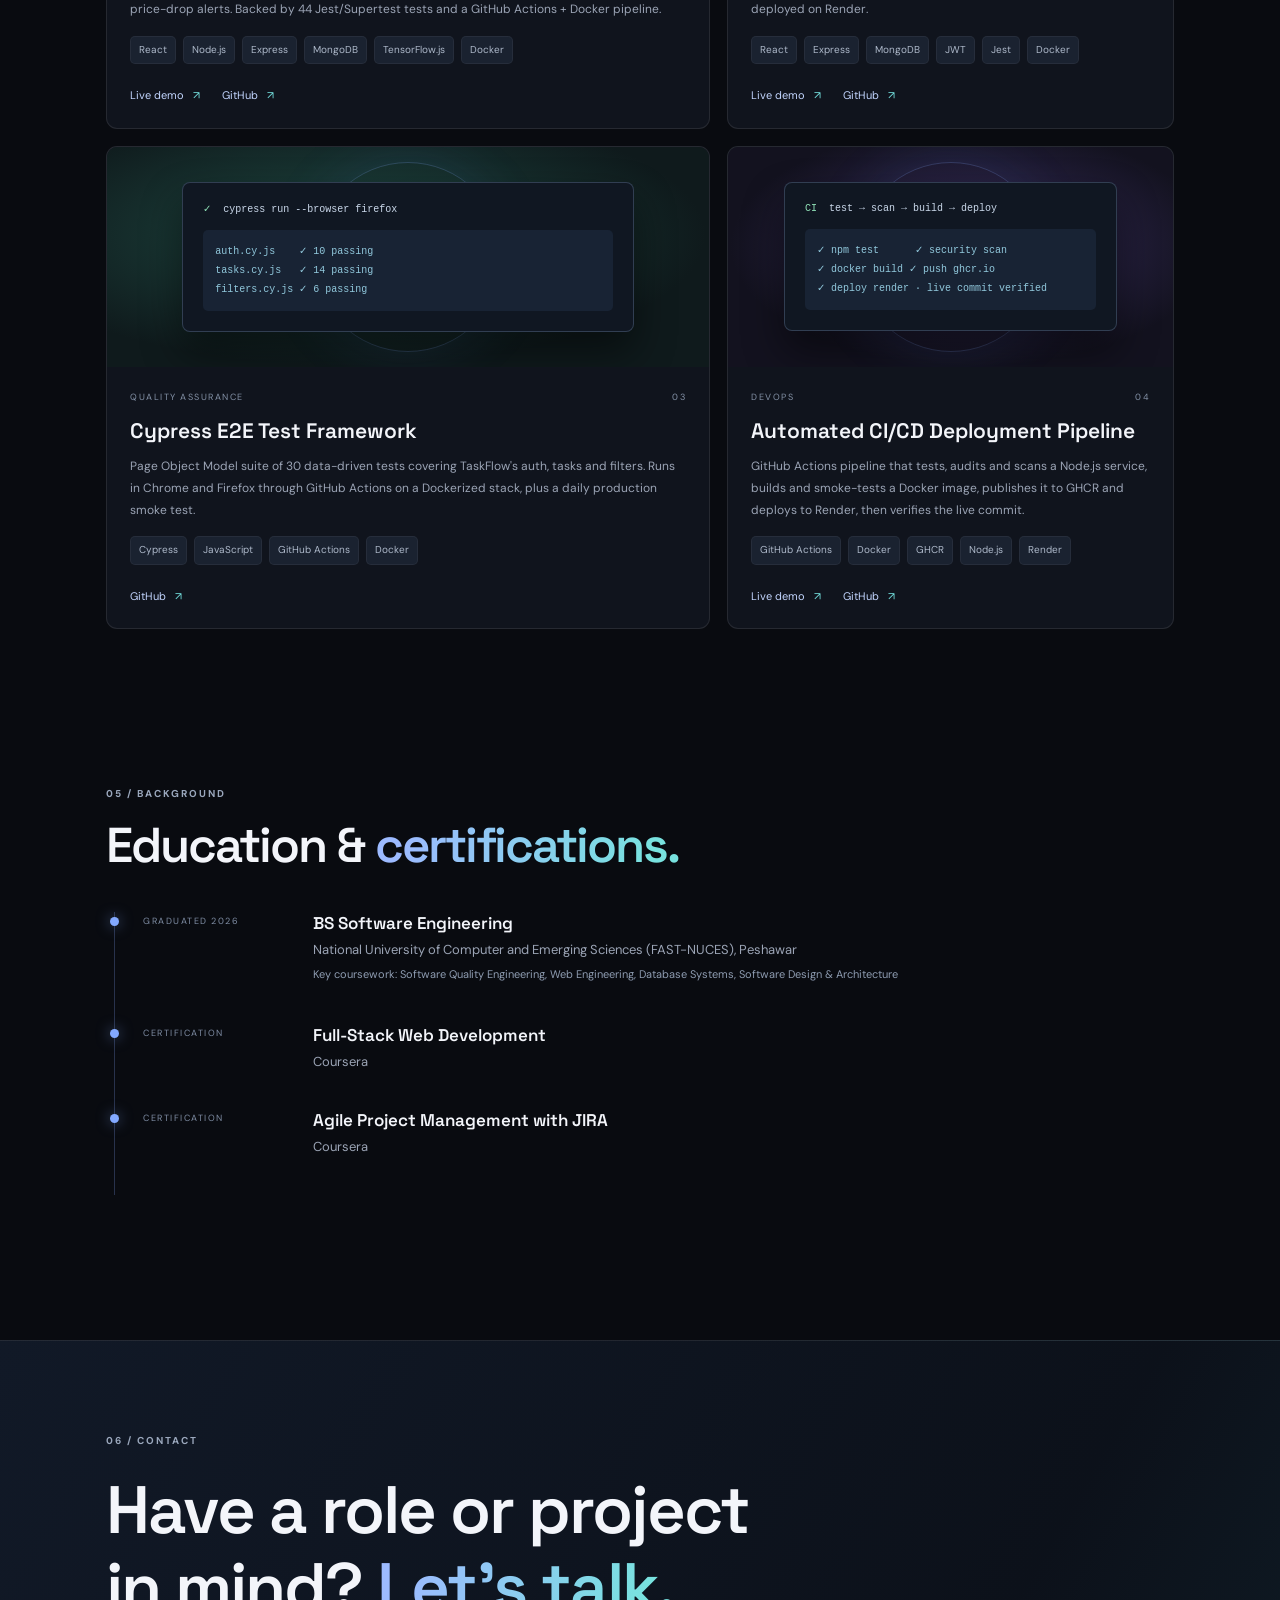
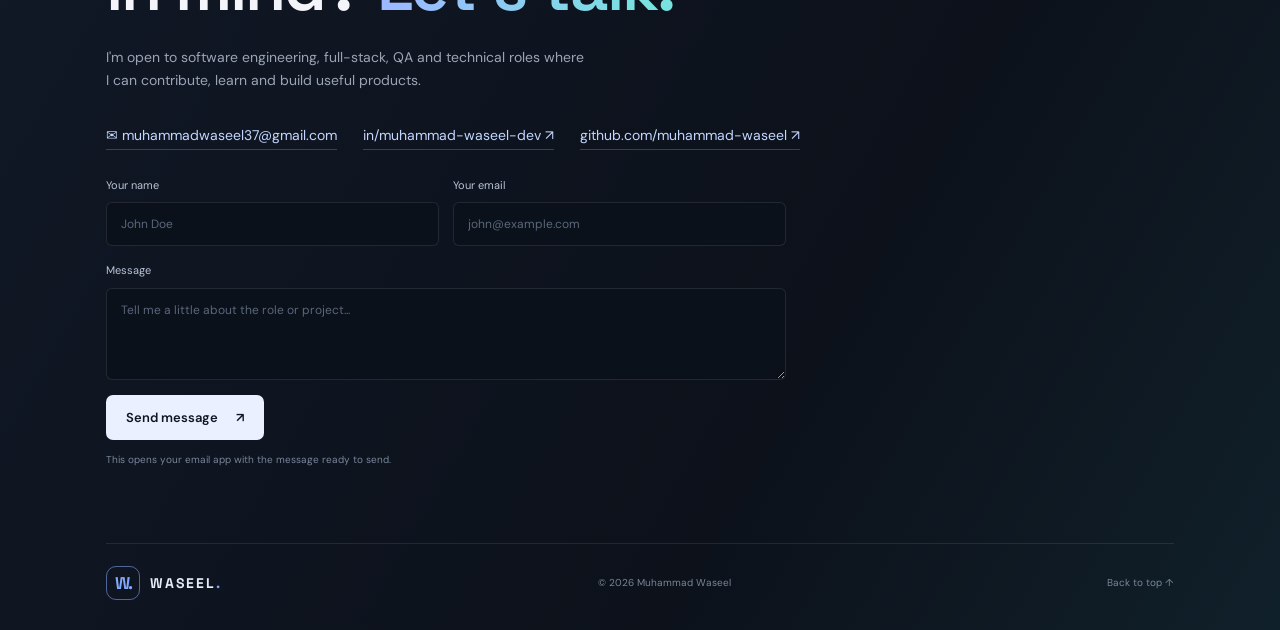
==== commit 1a8f55dc: "Update TaskFlow links and description" ====
--- a/index.html
+++ b/index.html
@@ -112,7 +112,7 @@
         </article>
         <article class="project-card">
           <div class="project-art api-art"><div class="api-orbit"></div><div class="api-window"><span class="api-method">POST</span><span>/api/tasks</span><div class="api-response">{ "title": "Ship v1",<br>&nbsp; "priority": "high",<br>&nbsp; "due": "2026-06-01" }</div></div></div>
-          <div class="project-info"><div class="project-meta"><span>FULL-STACK</span><span>02</span></div><h3>TaskFlow: Productivity App</h3><p>Responsive task manager with JWT authentication, priorities, due dates and a secure REST API. Dockerized and deployed on Render.</p><div class="tags"><span>React</span><span>Express</span><span>MongoDB</span><span>JWT</span></div><div class="project-links"><a class="project-link" href="https://taskflow-waseel.onrender.com/" target="_blank" rel="noreferrer">Live demo <span>↗</span></a><a class="project-link" href="https://github.com/waseelbhatti01-lgtm/taskflow" target="_blank" rel="noreferrer">GitHub <span>↗</span></a></div></div>
+          <div class="project-info"><div class="project-meta"><span>FULL-STACK</span><span>02</span></div><h3>TaskFlow: Productivity App</h3><p>Responsive task manager with JWT authentication, priorities, due dates, filters, search and a secure REST API. Covered by 34 Jest/Supertest API tests, with GitHub Actions CI and Docker, deployed on Render.</p><div class="tags"><span>React</span><span>Express</span><span>MongoDB</span><span>JWT</span><span>Jest</span><span>Docker</span></div><div class="project-links"><a class="project-link" href="https://taskflow-waseel-eac0.onrender.com/" target="_blank" rel="noreferrer">Live demo <span>↗</span></a><a class="project-link" href="https://github.com/muhammad-waseel/taskflow" target="_blank" rel="noreferrer">GitHub <span>↗</span></a></div></div>
         </article>
         <article class="project-card">
           <div class="project-art api-art test-art"><div class="api-orbit"></div><div class="api-window"><span class="api-method">✓</span><span>cypress run --browser firefox</span><div class="api-response">auth.cy.js &nbsp;&nbsp;&nbsp;✓ 10 passing<br>tasks.cy.js &nbsp;&nbsp;✓ 14 passing<br>filters.cy.js ✓ 6 passing</div></div></div>
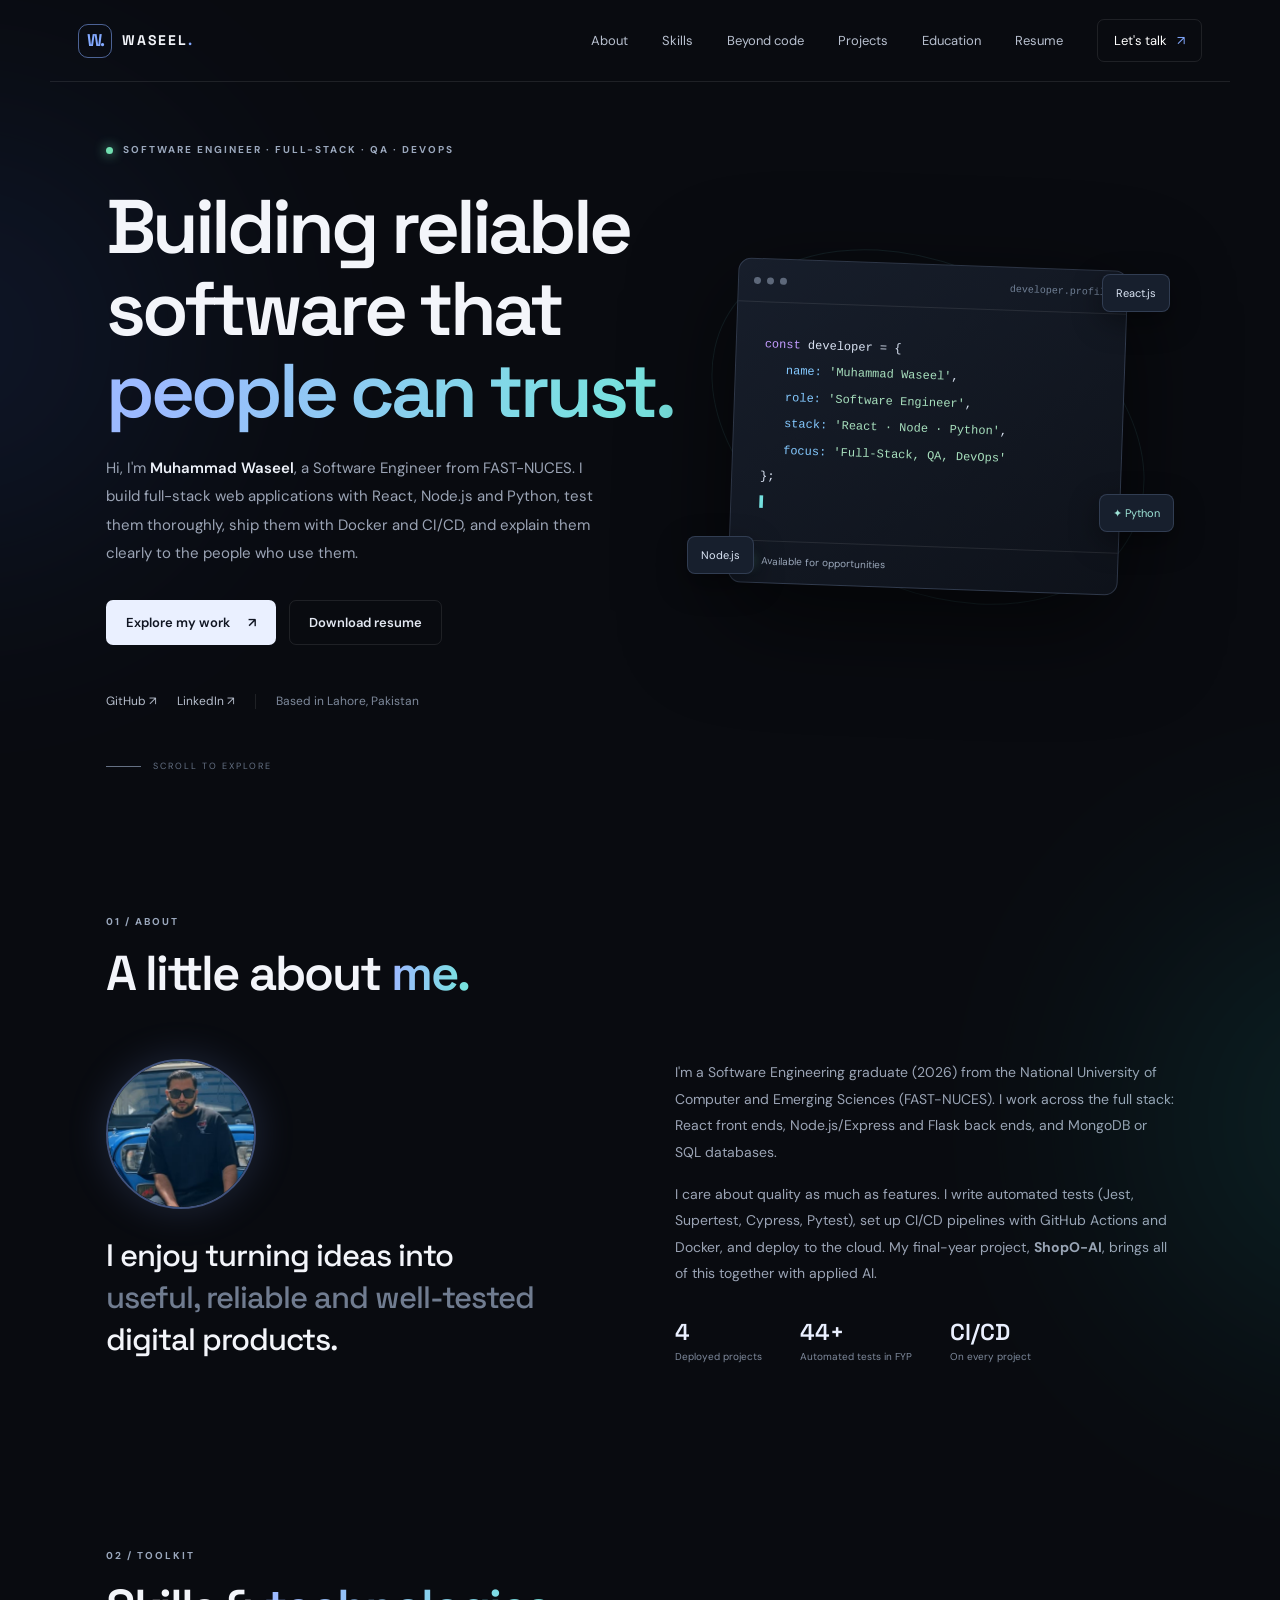
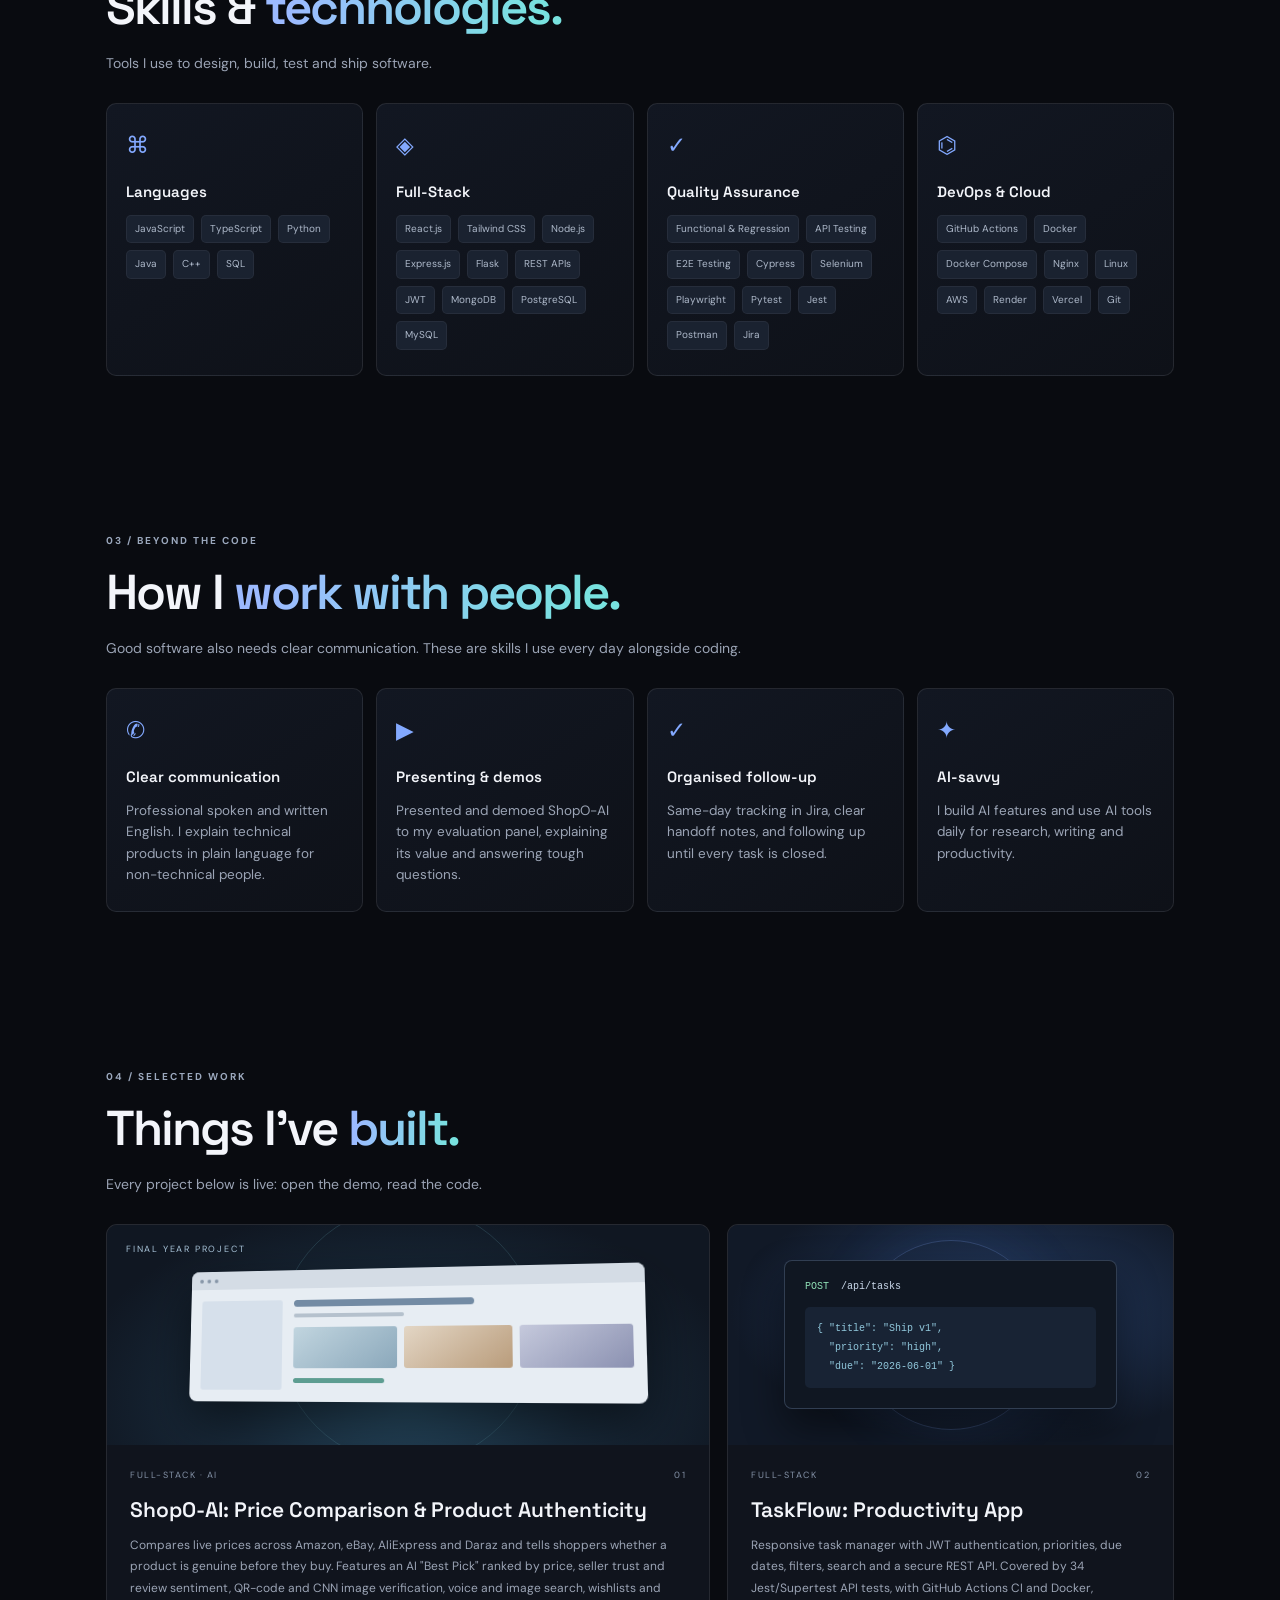
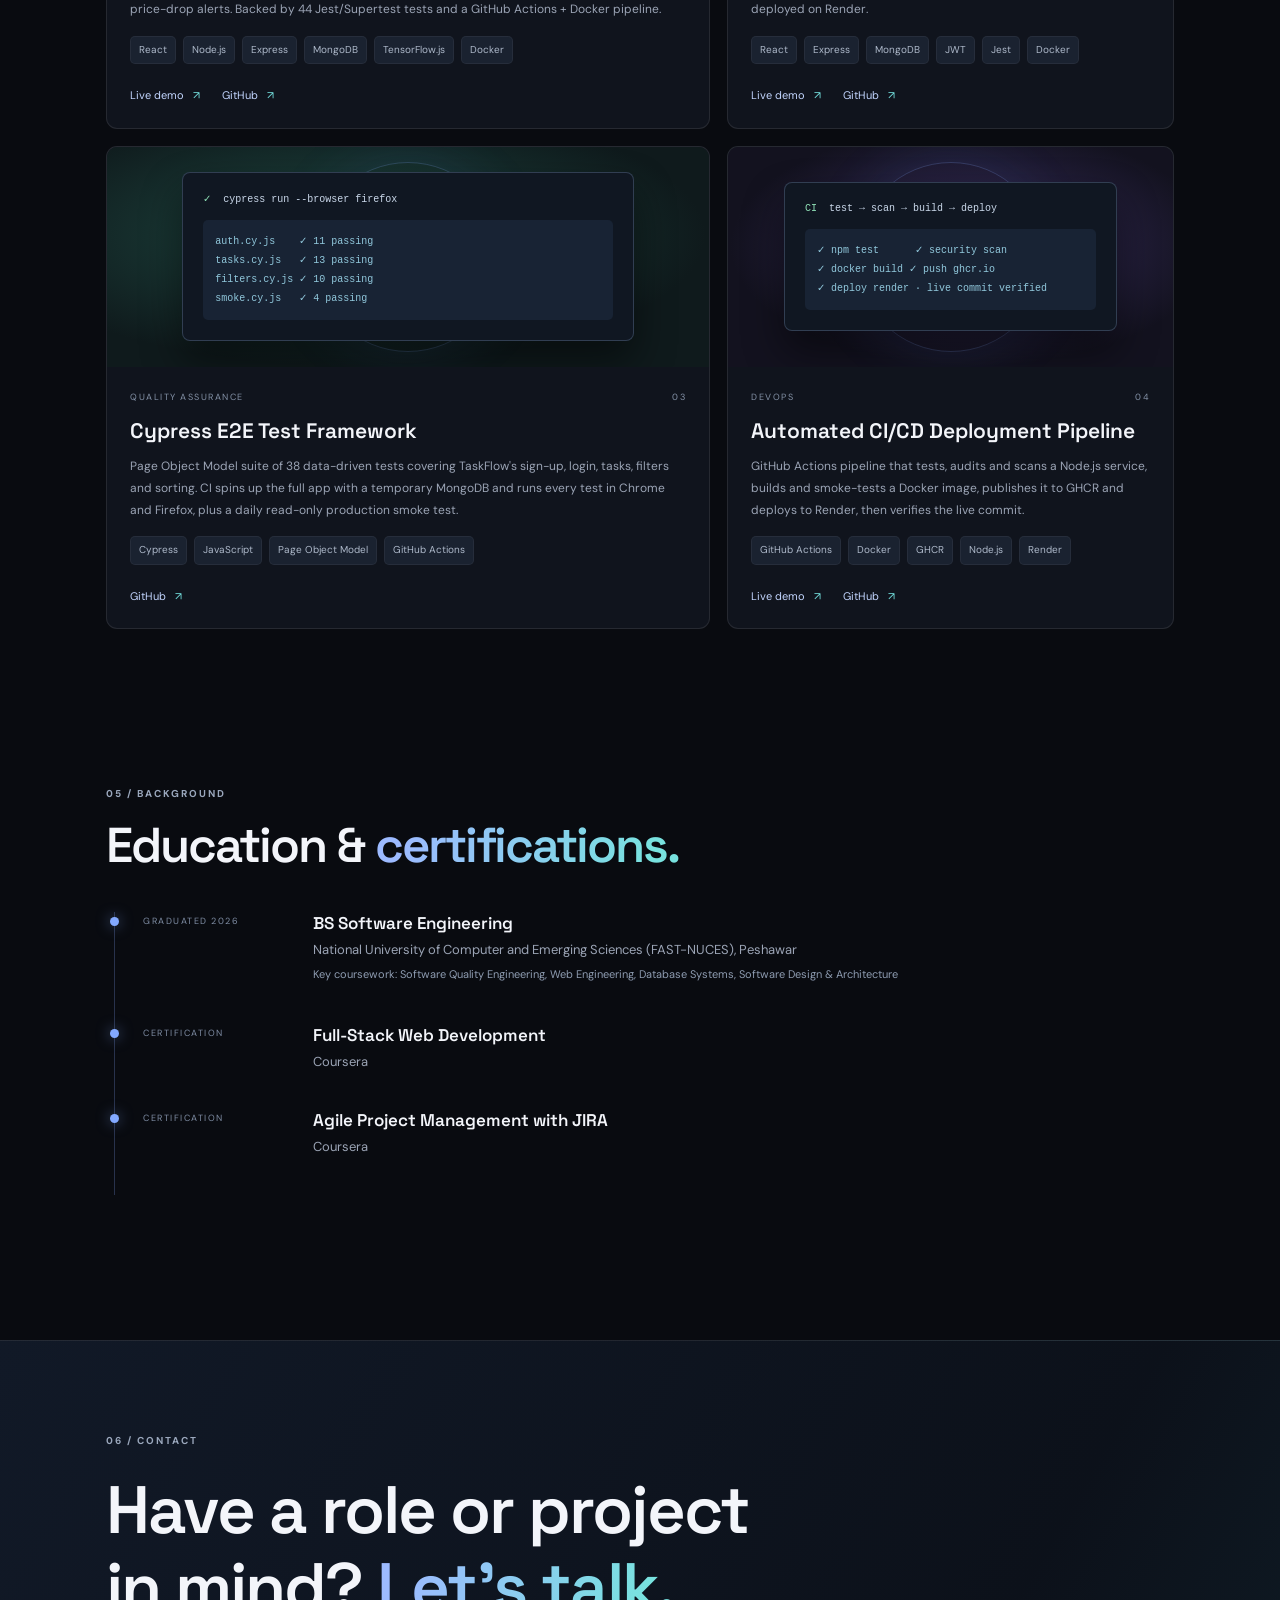
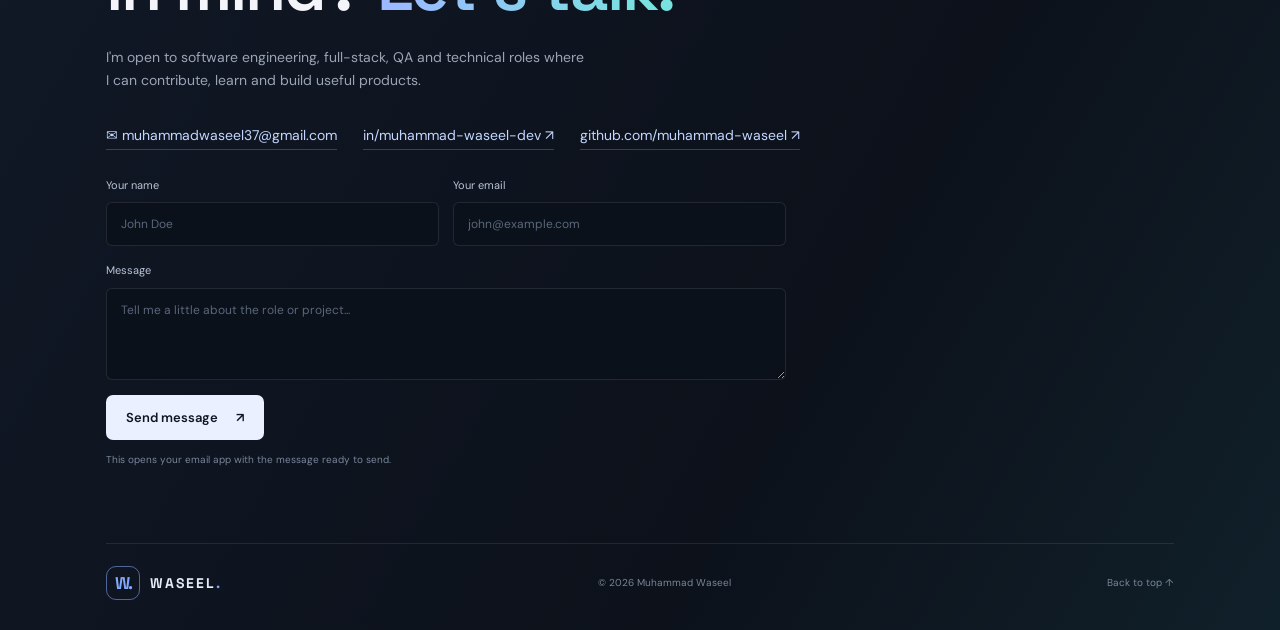
==== commit 2aa58af2: "Update Cypress project links and details" ====
--- a/index.html
+++ b/index.html
@@ -115,8 +115,8 @@
           <div class="project-info"><div class="project-meta"><span>FULL-STACK</span><span>02</span></div><h3>TaskFlow: Productivity App</h3><p>Responsive task manager with JWT authentication, priorities, due dates, filters, search and a secure REST API. Covered by 34 Jest/Supertest API tests, with GitHub Actions CI and Docker, deployed on Render.</p><div class="tags"><span>React</span><span>Express</span><span>MongoDB</span><span>JWT</span><span>Jest</span><span>Docker</span></div><div class="project-links"><a class="project-link" href="https://taskflow-waseel-eac0.onrender.com/" target="_blank" rel="noreferrer">Live demo <span>↗</span></a><a class="project-link" href="https://github.com/muhammad-waseel/taskflow" target="_blank" rel="noreferrer">GitHub <span>↗</span></a></div></div>
         </article>
         <article class="project-card">
-          <div class="project-art api-art test-art"><div class="api-orbit"></div><div class="api-window"><span class="api-method">✓</span><span>cypress run --browser firefox</span><div class="api-response">auth.cy.js &nbsp;&nbsp;&nbsp;✓ 10 passing<br>tasks.cy.js &nbsp;&nbsp;✓ 14 passing<br>filters.cy.js ✓ 6 passing</div></div></div>
-          <div class="project-info"><div class="project-meta"><span>QUALITY ASSURANCE</span><span>03</span></div><h3>Cypress E2E Test Framework</h3><p>Page Object Model suite of 30 data-driven tests covering TaskFlow's auth, tasks and filters. Runs in Chrome and Firefox through GitHub Actions on a Dockerized stack, plus a daily production smoke test.</p><div class="tags"><span>Cypress</span><span>JavaScript</span><span>GitHub Actions</span><span>Docker</span></div><div class="project-links"><a class="project-link" href="https://github.com/waseelbhatti01-lgtm/taskflow-e2e-cypress" target="_blank" rel="noreferrer">GitHub <span>↗</span></a></div></div>
+          <div class="project-art api-art test-art"><div class="api-orbit"></div><div class="api-window"><span class="api-method">✓</span><span>cypress run --browser firefox</span><div class="api-response">auth.cy.js &nbsp;&nbsp;&nbsp;✓ 11 passing<br>tasks.cy.js &nbsp;&nbsp;✓ 13 passing<br>filters.cy.js ✓ 10 passing<br>smoke.cy.js &nbsp;&nbsp;✓ 4 passing</div></div></div>
+          <div class="project-info"><div class="project-meta"><span>QUALITY ASSURANCE</span><span>03</span></div><h3>Cypress E2E Test Framework</h3><p>Page Object Model suite of 38 data-driven tests covering TaskFlow's sign-up, login, tasks, filters and sorting. CI spins up the full app with a temporary MongoDB and runs every test in Chrome and Firefox, plus a daily read-only production smoke test.</p><div class="tags"><span>Cypress</span><span>JavaScript</span><span>Page Object Model</span><span>GitHub Actions</span></div><div class="project-links"><a class="project-link" href="https://github.com/muhammad-waseel/taskflow-e2e-cypress" target="_blank" rel="noreferrer">GitHub <span>↗</span></a></div></div>
         </article>
         <article class="project-card project-featured">
           <div class="project-art api-art pipe-art"><div class="api-orbit"></div><div class="api-window"><span class="api-method">CI</span><span>test → scan → build → deploy</span><div class="api-response">✓ npm test &nbsp;&nbsp;&nbsp;&nbsp;&nbsp;✓ security scan<br>✓ docker build ✓ push ghcr.io<br>✓ deploy render · live commit verified</div></div></div>
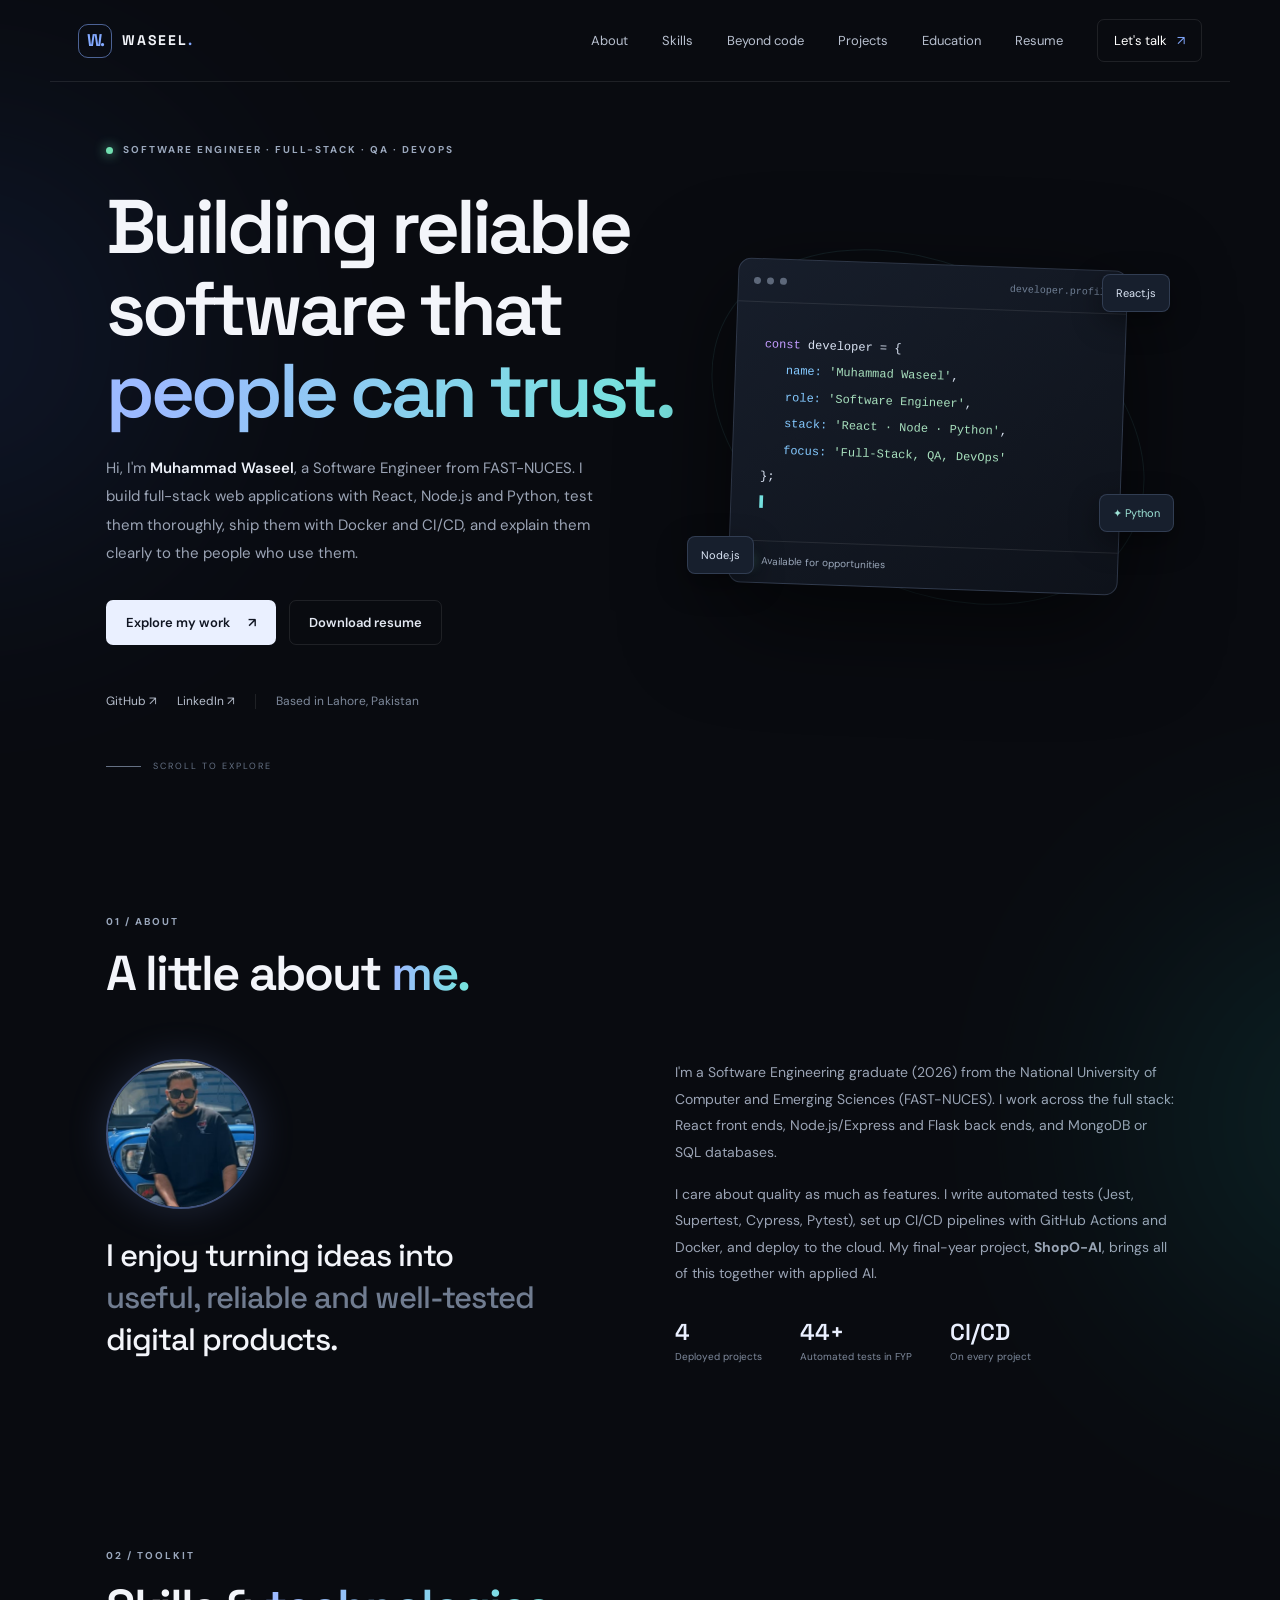
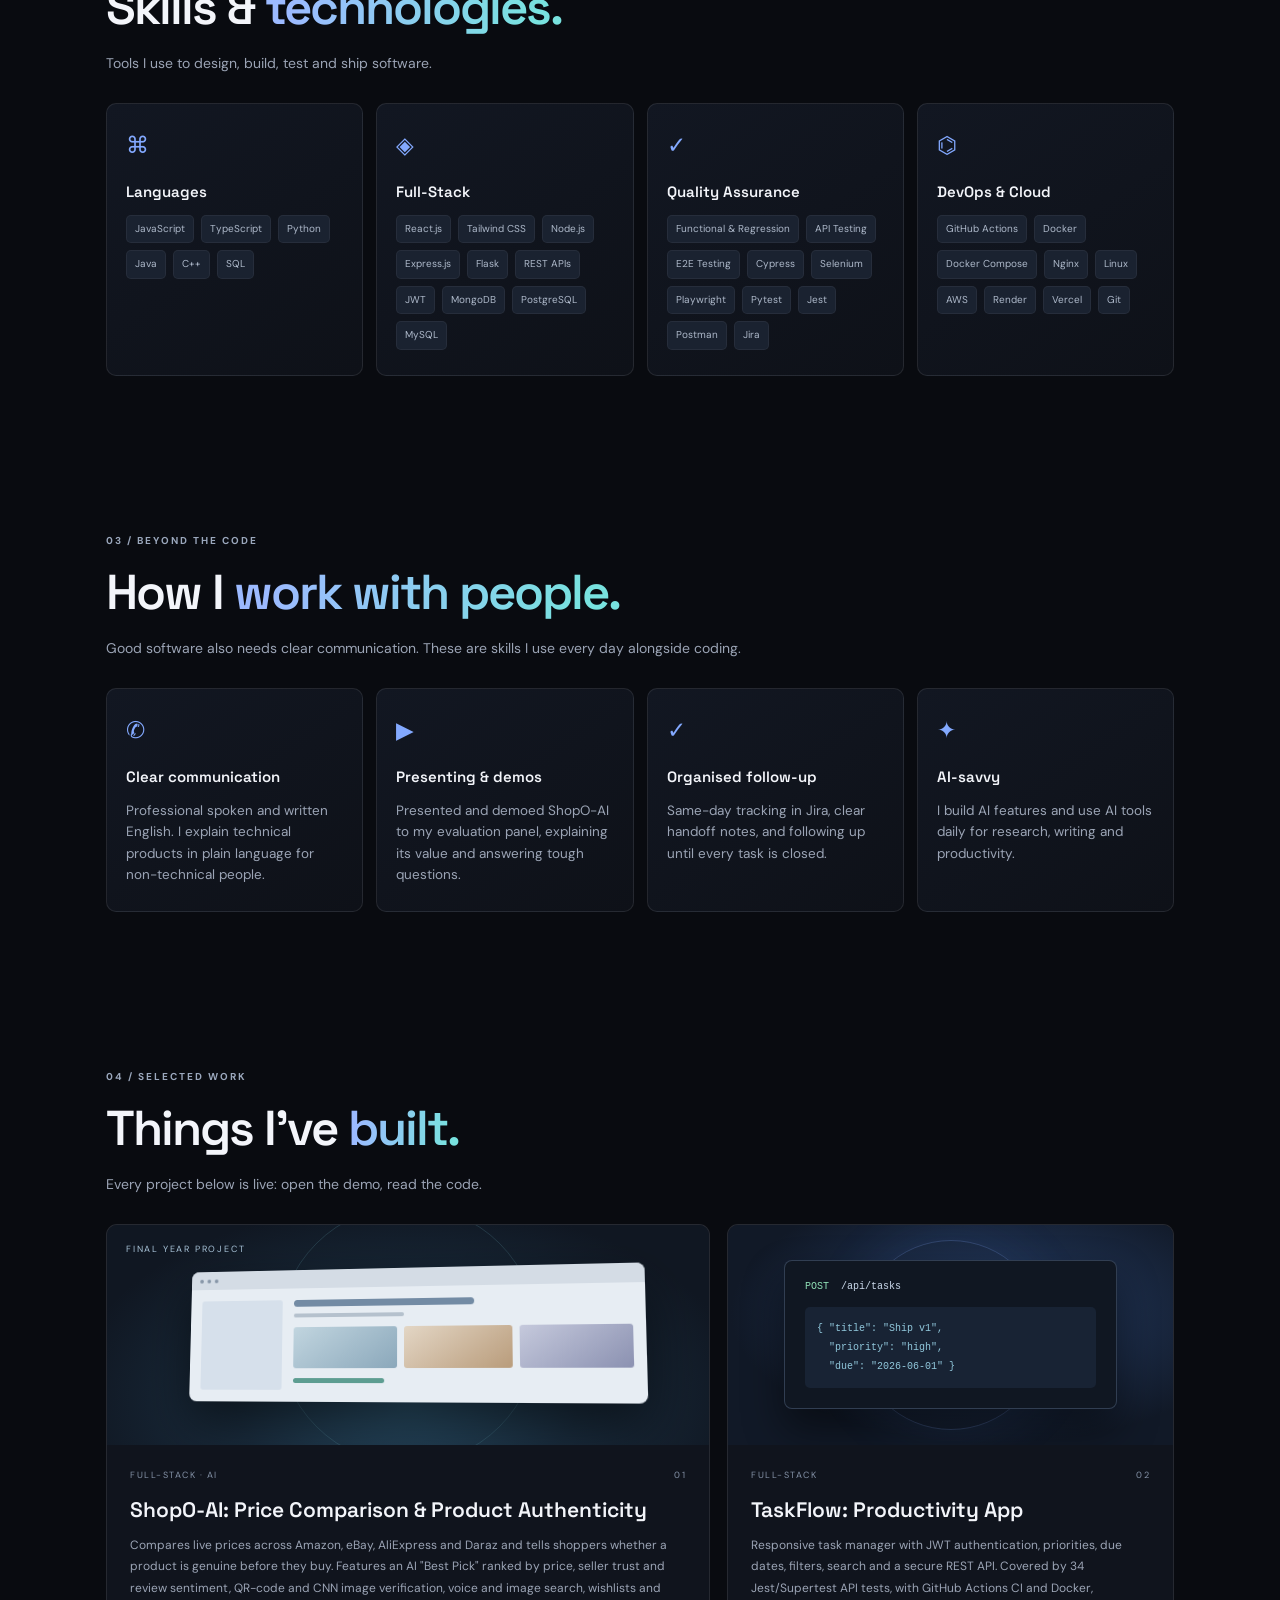
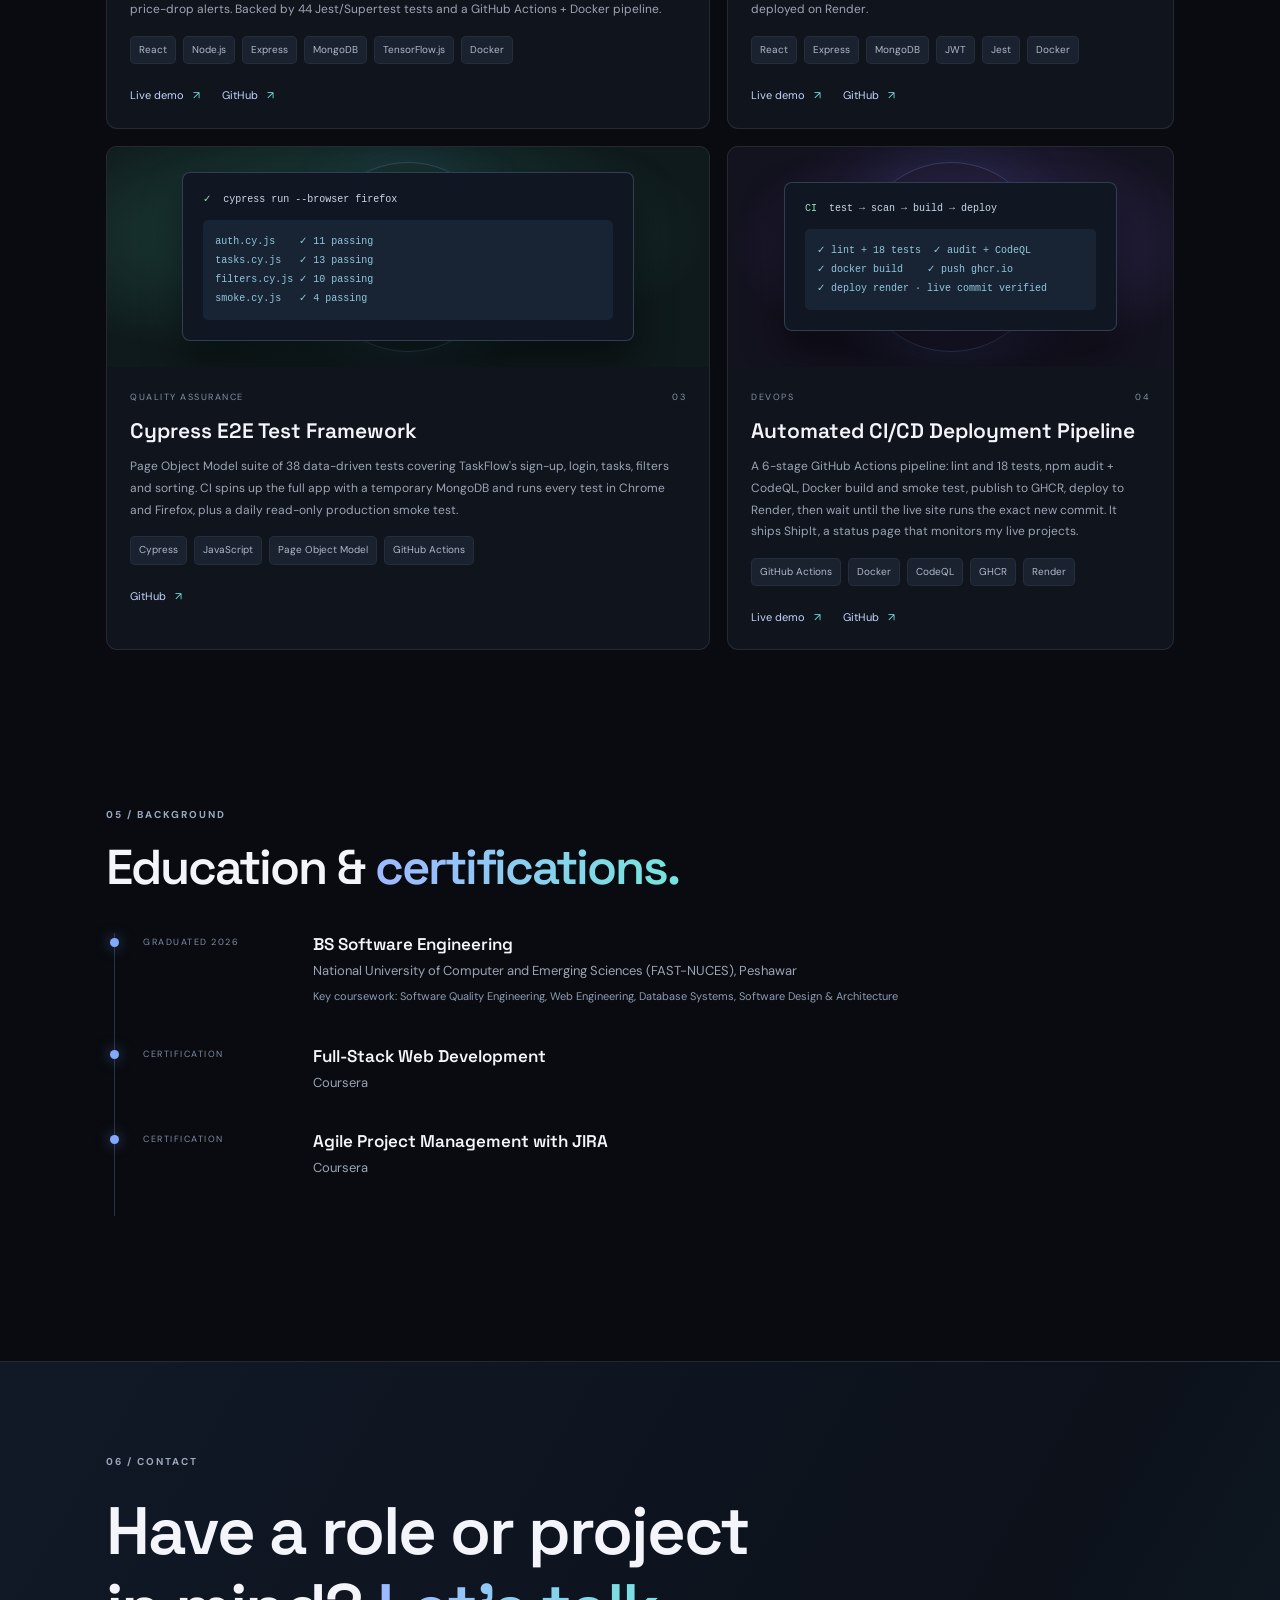
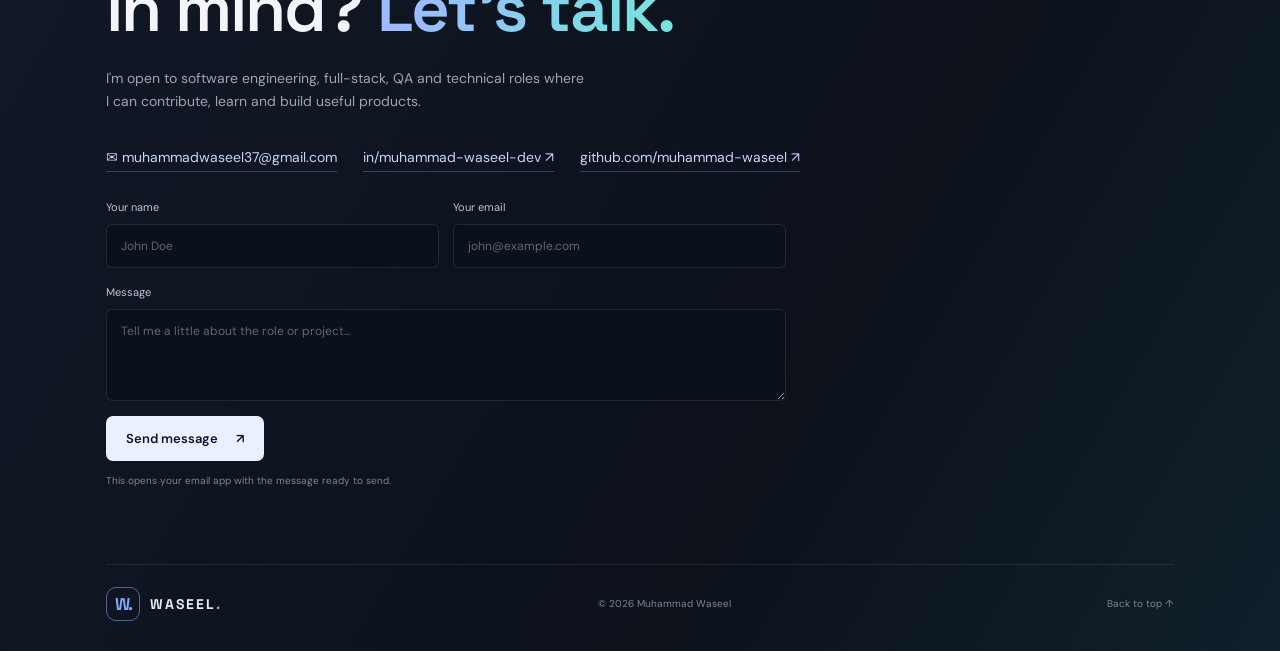
==== commit 9a98a502: "Update CI/CD project links and details" ====
--- a/index.html
+++ b/index.html
@@ -119,8 +119,8 @@
           <div class="project-info"><div class="project-meta"><span>QUALITY ASSURANCE</span><span>03</span></div><h3>Cypress E2E Test Framework</h3><p>Page Object Model suite of 38 data-driven tests covering TaskFlow's sign-up, login, tasks, filters and sorting. CI spins up the full app with a temporary MongoDB and runs every test in Chrome and Firefox, plus a daily read-only production smoke test.</p><div class="tags"><span>Cypress</span><span>JavaScript</span><span>Page Object Model</span><span>GitHub Actions</span></div><div class="project-links"><a class="project-link" href="https://github.com/muhammad-waseel/taskflow-e2e-cypress" target="_blank" rel="noreferrer">GitHub <span>↗</span></a></div></div>
         </article>
         <article class="project-card project-featured">
-          <div class="project-art api-art pipe-art"><div class="api-orbit"></div><div class="api-window"><span class="api-method">CI</span><span>test → scan → build → deploy</span><div class="api-response">✓ npm test &nbsp;&nbsp;&nbsp;&nbsp;&nbsp;✓ security scan<br>✓ docker build ✓ push ghcr.io<br>✓ deploy render · live commit verified</div></div></div>
-          <div class="project-info"><div class="project-meta"><span>DEVOPS</span><span>04</span></div><h3>Automated CI/CD Deployment Pipeline</h3><p>GitHub Actions pipeline that tests, audits and scans a Node.js service, builds and smoke-tests a Docker image, publishes it to GHCR and deploys to Render, then verifies the live commit.</p><div class="tags"><span>GitHub Actions</span><span>Docker</span><span>GHCR</span><span>Node.js</span><span>Render</span></div><div class="project-links"><a class="project-link" href="https://shipit-waseel.onrender.com/" target="_blank" rel="noreferrer">Live demo <span>↗</span></a><a class="project-link" href="https://github.com/waseelbhatti01-lgtm/shipit-cicd-pipeline" target="_blank" rel="noreferrer">GitHub <span>↗</span></a></div></div>
+          <div class="project-art api-art pipe-art"><div class="api-orbit"></div><div class="api-window"><span class="api-method">CI</span><span>test → scan → build → deploy</span><div class="api-response">✓ lint + 18 tests &nbsp;✓ audit + CodeQL<br>✓ docker build &nbsp;&nbsp;&nbsp;✓ push ghcr.io<br>✓ deploy render · live commit verified</div></div></div>
+          <div class="project-info"><div class="project-meta"><span>DEVOPS</span><span>04</span></div><h3>Automated CI/CD Deployment Pipeline</h3><p>A 6-stage GitHub Actions pipeline: lint and 18 tests, npm audit + CodeQL, Docker build and smoke test, publish to GHCR, deploy to Render, then wait until the live site runs the exact new commit. It ships ShipIt, a status page that monitors my live projects.</p><div class="tags"><span>GitHub Actions</span><span>Docker</span><span>CodeQL</span><span>GHCR</span><span>Render</span></div><div class="project-links"><a class="project-link" href="https://shipit-waseel-ih30.onrender.com/" target="_blank" rel="noreferrer">Live demo <span>↗</span></a><a class="project-link" href="https://github.com/muhammad-waseel/shipit-cicd-pipeline" target="_blank" rel="noreferrer">GitHub <span>↗</span></a></div></div>
         </article>
       </div>
     </section>
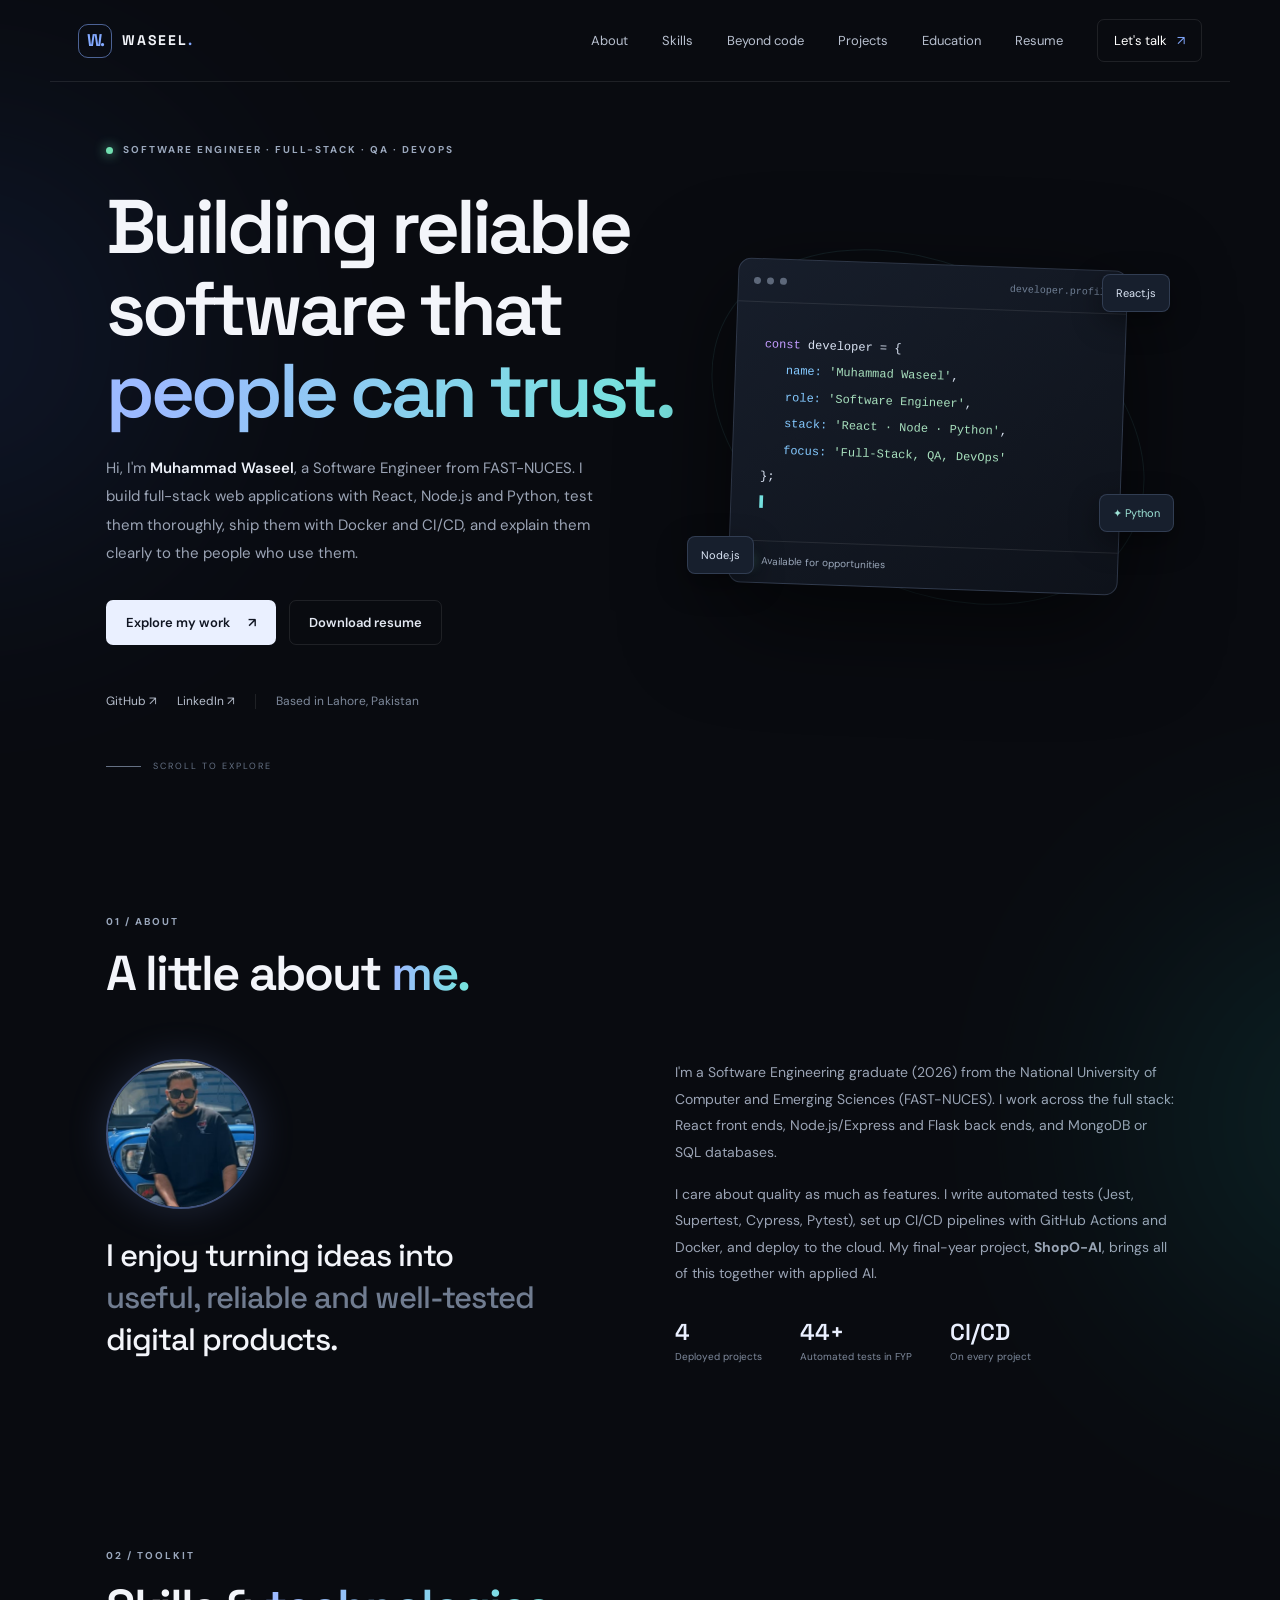
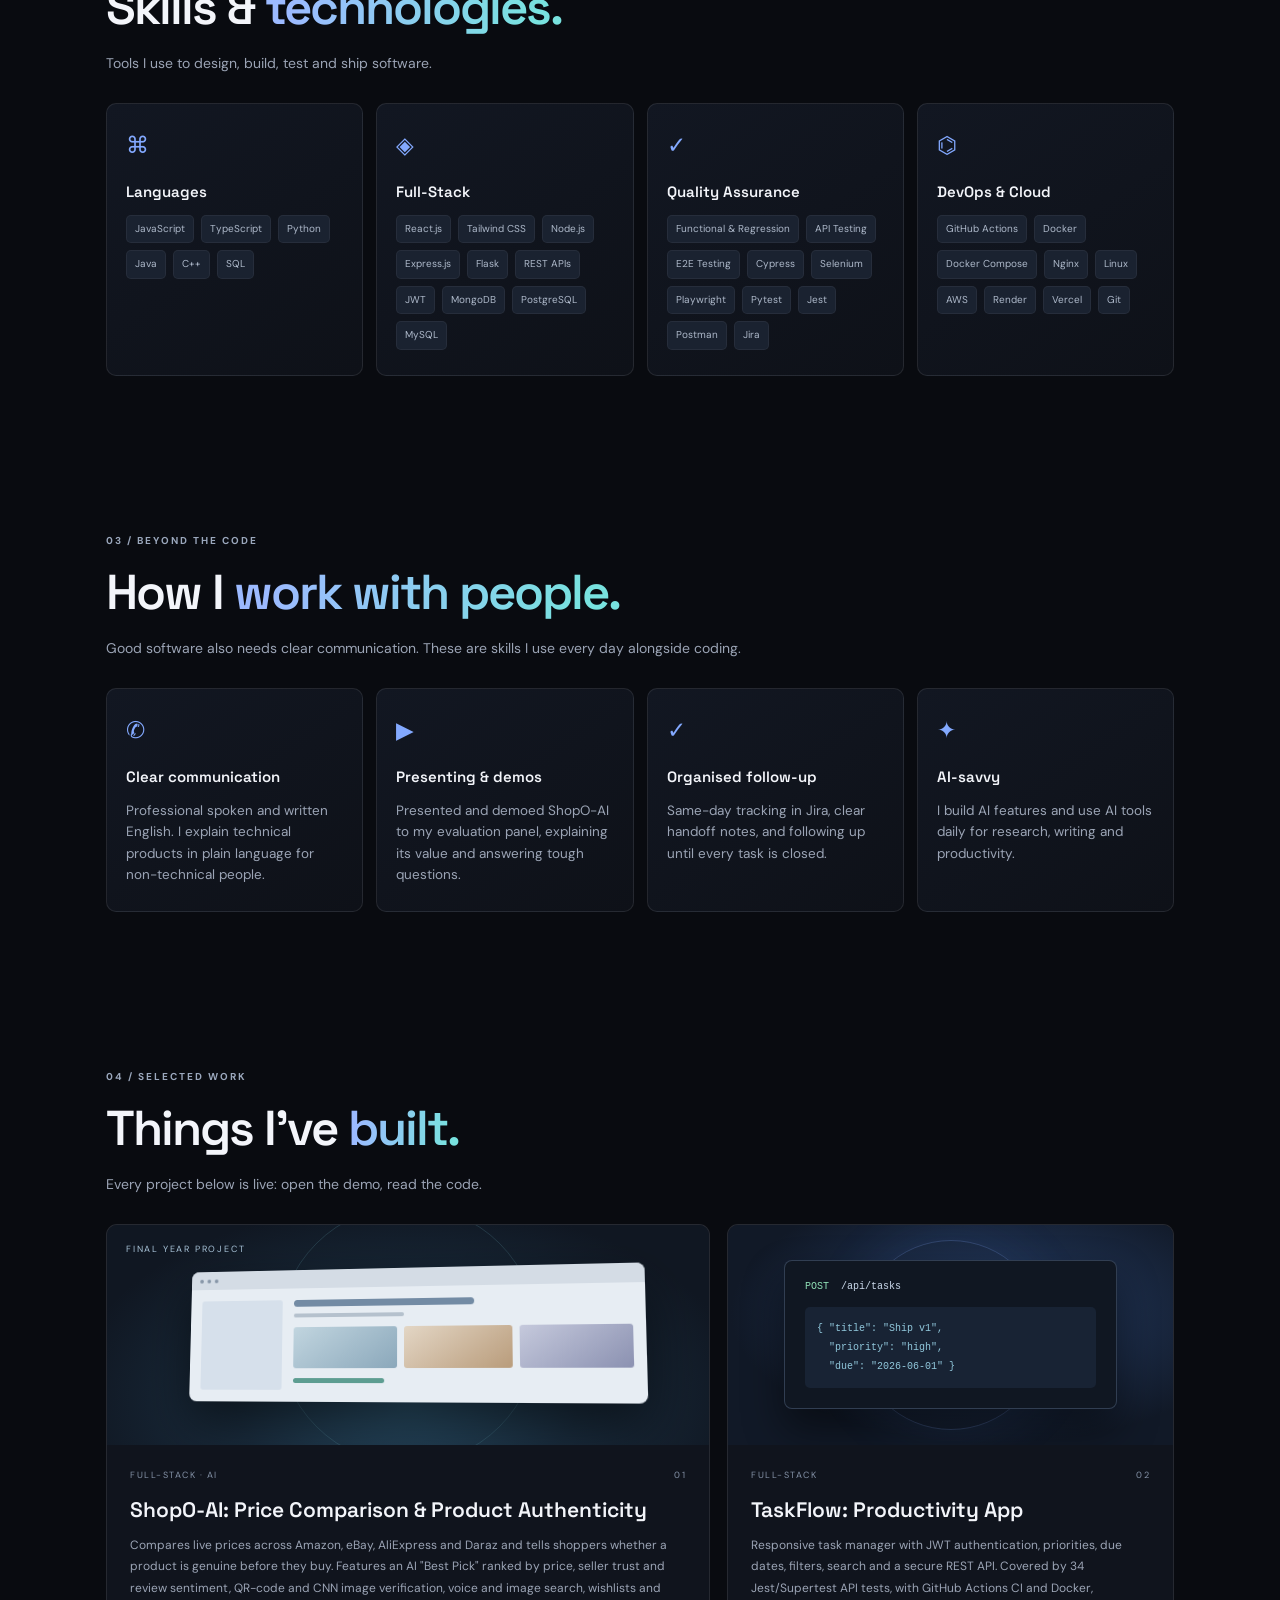
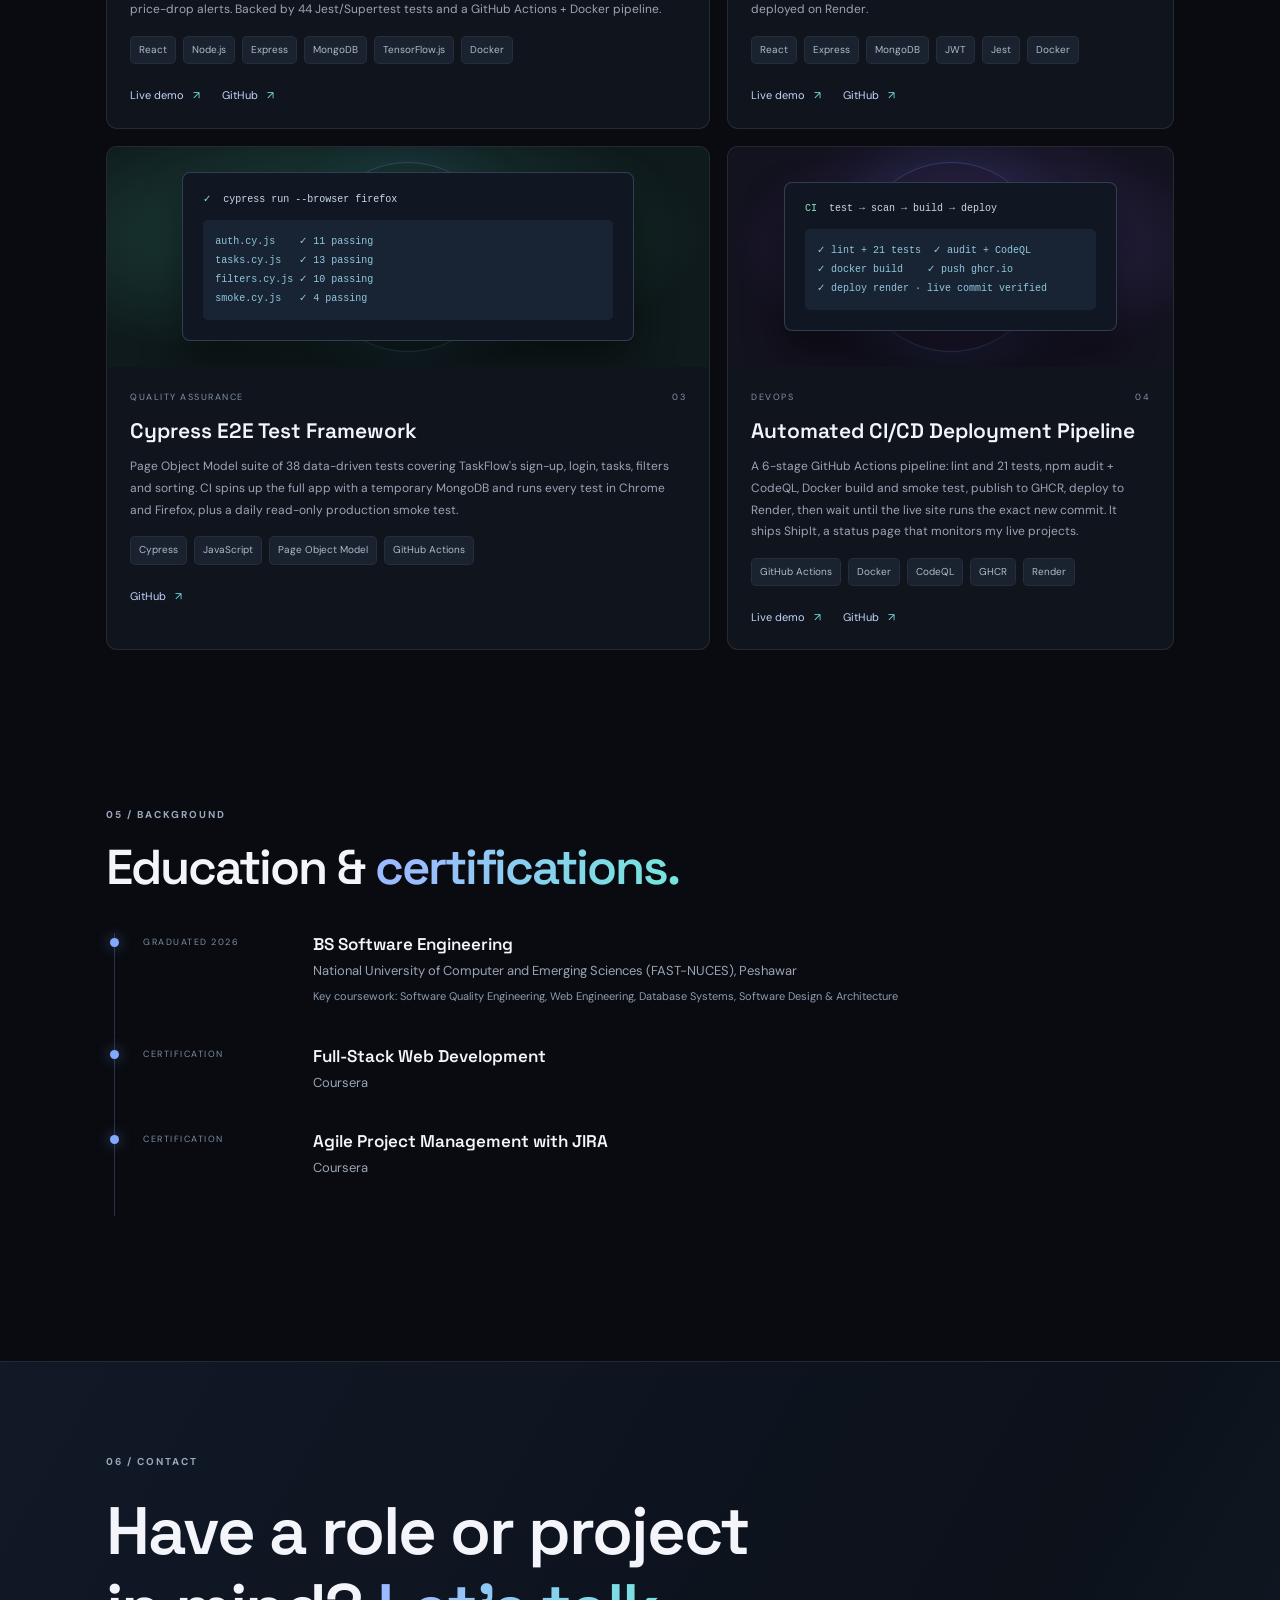
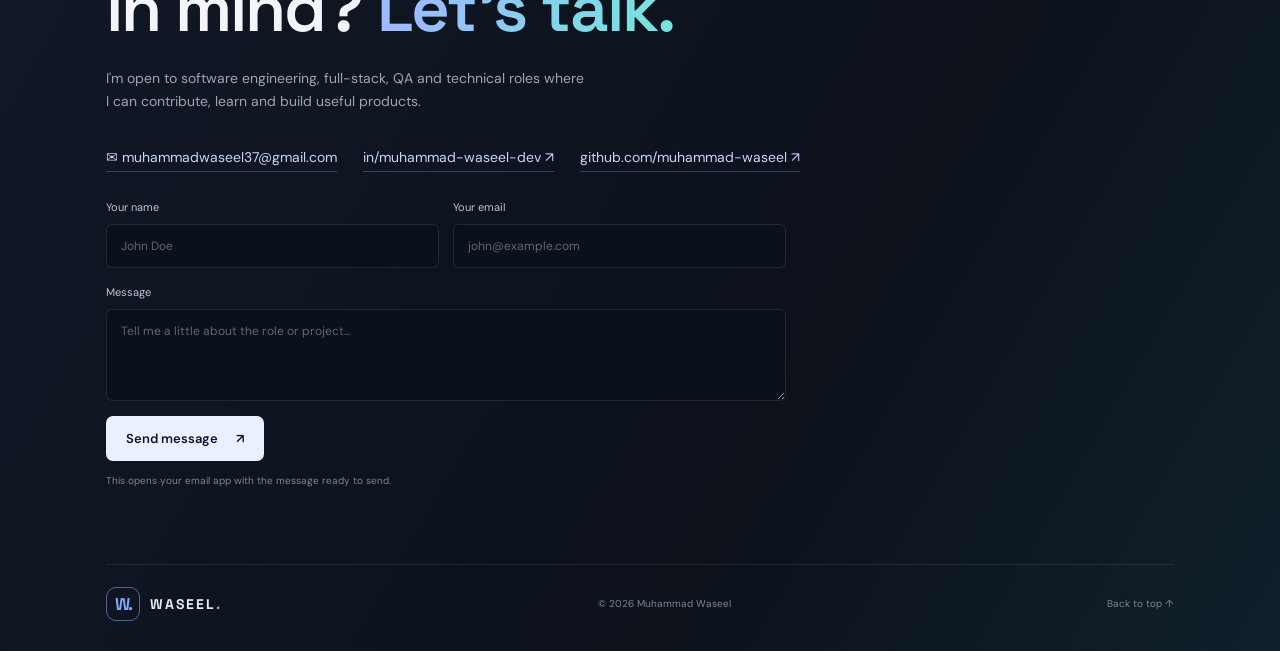
==== commit c8a69d7b: "Update CI/CD test count" ====
--- a/index.html
+++ b/index.html
@@ -119,8 +119,8 @@
           <div class="project-info"><div class="project-meta"><span>QUALITY ASSURANCE</span><span>03</span></div><h3>Cypress E2E Test Framework</h3><p>Page Object Model suite of 38 data-driven tests covering TaskFlow's sign-up, login, tasks, filters and sorting. CI spins up the full app with a temporary MongoDB and runs every test in Chrome and Firefox, plus a daily read-only production smoke test.</p><div class="tags"><span>Cypress</span><span>JavaScript</span><span>Page Object Model</span><span>GitHub Actions</span></div><div class="project-links"><a class="project-link" href="https://github.com/muhammad-waseel/taskflow-e2e-cypress" target="_blank" rel="noreferrer">GitHub <span>↗</span></a></div></div>
         </article>
         <article class="project-card project-featured">
-          <div class="project-art api-art pipe-art"><div class="api-orbit"></div><div class="api-window"><span class="api-method">CI</span><span>test → scan → build → deploy</span><div class="api-response">✓ lint + 18 tests &nbsp;✓ audit + CodeQL<br>✓ docker build &nbsp;&nbsp;&nbsp;✓ push ghcr.io<br>✓ deploy render · live commit verified</div></div></div>
-          <div class="project-info"><div class="project-meta"><span>DEVOPS</span><span>04</span></div><h3>Automated CI/CD Deployment Pipeline</h3><p>A 6-stage GitHub Actions pipeline: lint and 18 tests, npm audit + CodeQL, Docker build and smoke test, publish to GHCR, deploy to Render, then wait until the live site runs the exact new commit. It ships ShipIt, a status page that monitors my live projects.</p><div class="tags"><span>GitHub Actions</span><span>Docker</span><span>CodeQL</span><span>GHCR</span><span>Render</span></div><div class="project-links"><a class="project-link" href="https://shipit-waseel-ih30.onrender.com/" target="_blank" rel="noreferrer">Live demo <span>↗</span></a><a class="project-link" href="https://github.com/muhammad-waseel/shipit-cicd-pipeline" target="_blank" rel="noreferrer">GitHub <span>↗</span></a></div></div>
+          <div class="project-art api-art pipe-art"><div class="api-orbit"></div><div class="api-window"><span class="api-method">CI</span><span>test → scan → build → deploy</span><div class="api-response">✓ lint + 21 tests &nbsp;✓ audit + CodeQL<br>✓ docker build &nbsp;&nbsp;&nbsp;✓ push ghcr.io<br>✓ deploy render · live commit verified</div></div></div>
+          <div class="project-info"><div class="project-meta"><span>DEVOPS</span><span>04</span></div><h3>Automated CI/CD Deployment Pipeline</h3><p>A 6-stage GitHub Actions pipeline: lint and 21 tests, npm audit + CodeQL, Docker build and smoke test, publish to GHCR, deploy to Render, then wait until the live site runs the exact new commit. It ships ShipIt, a status page that monitors my live projects.</p><div class="tags"><span>GitHub Actions</span><span>Docker</span><span>CodeQL</span><span>GHCR</span><span>Render</span></div><div class="project-links"><a class="project-link" href="https://shipit-waseel-ih30.onrender.com/" target="_blank" rel="noreferrer">Live demo <span>↗</span></a><a class="project-link" href="https://github.com/muhammad-waseel/shipit-cicd-pipeline" target="_blank" rel="noreferrer">GitHub <span>↗</span></a></div></div>
         </article>
       </div>
     </section>
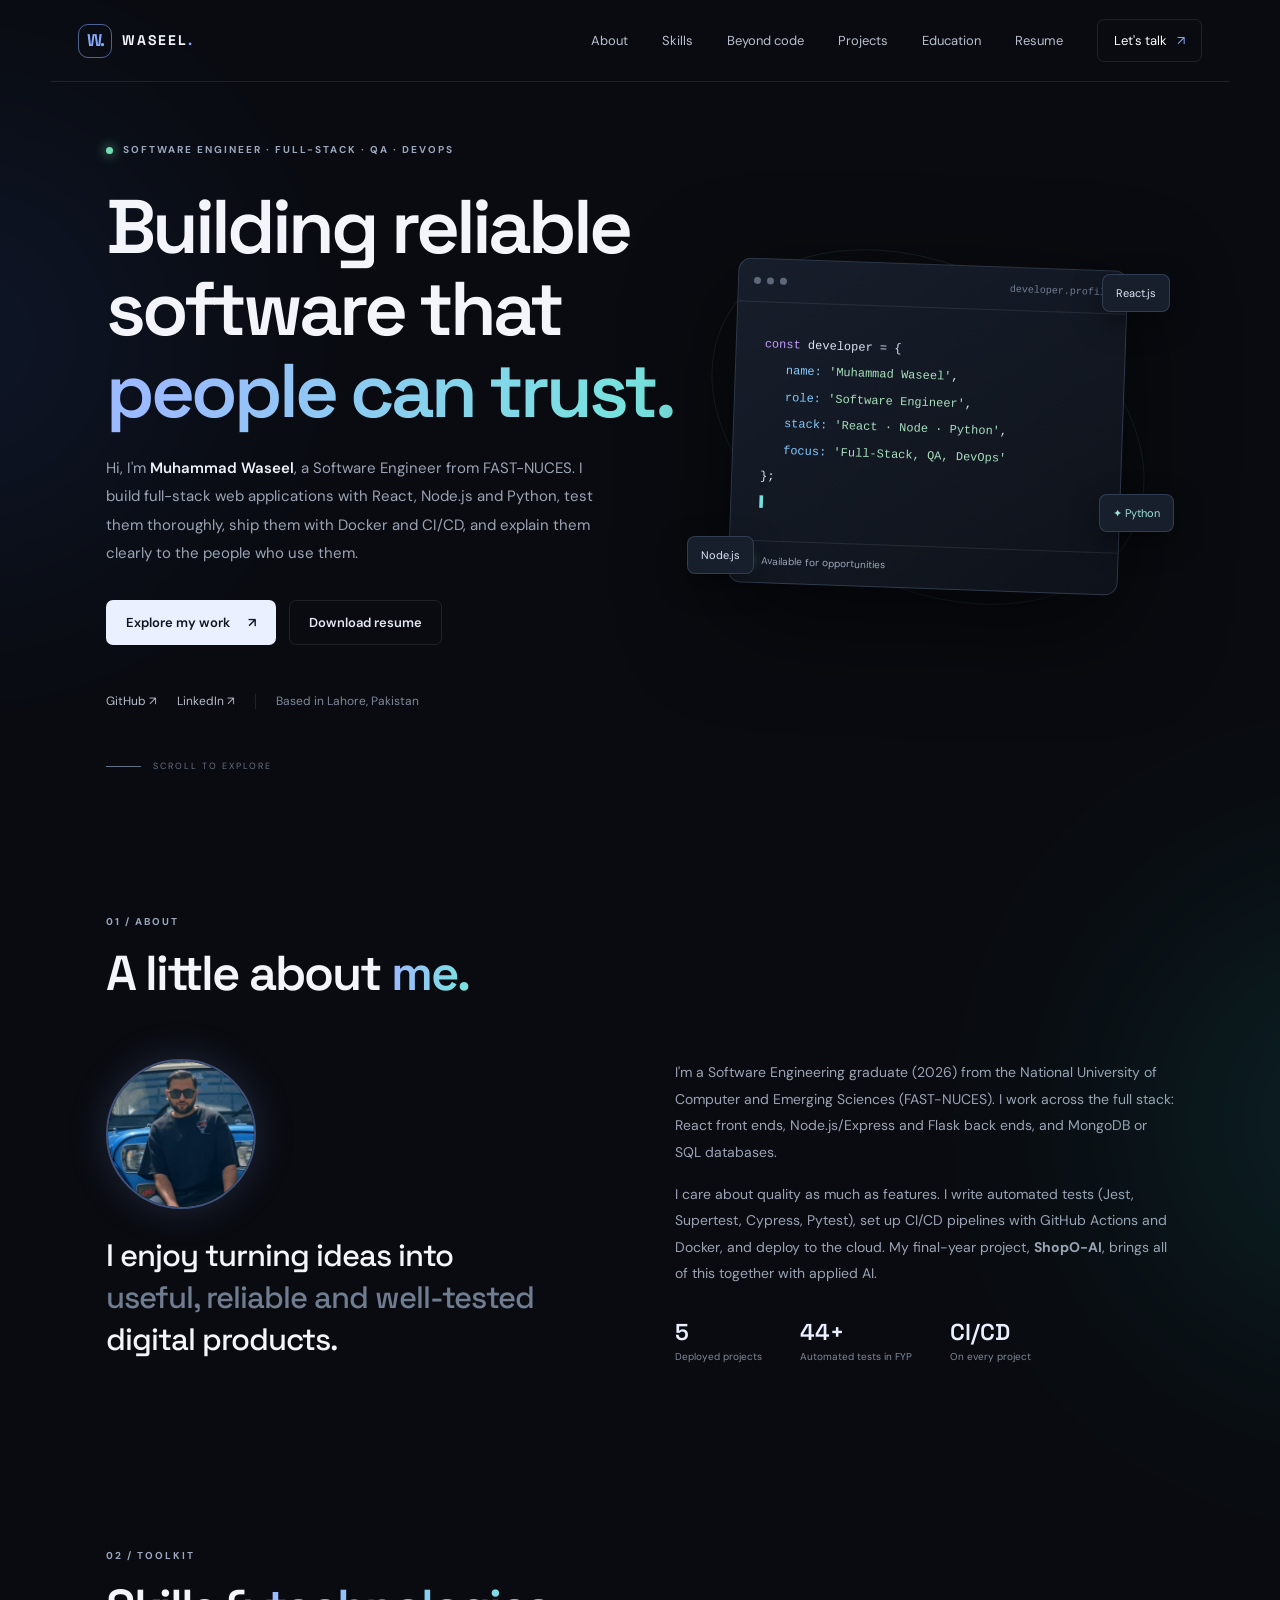
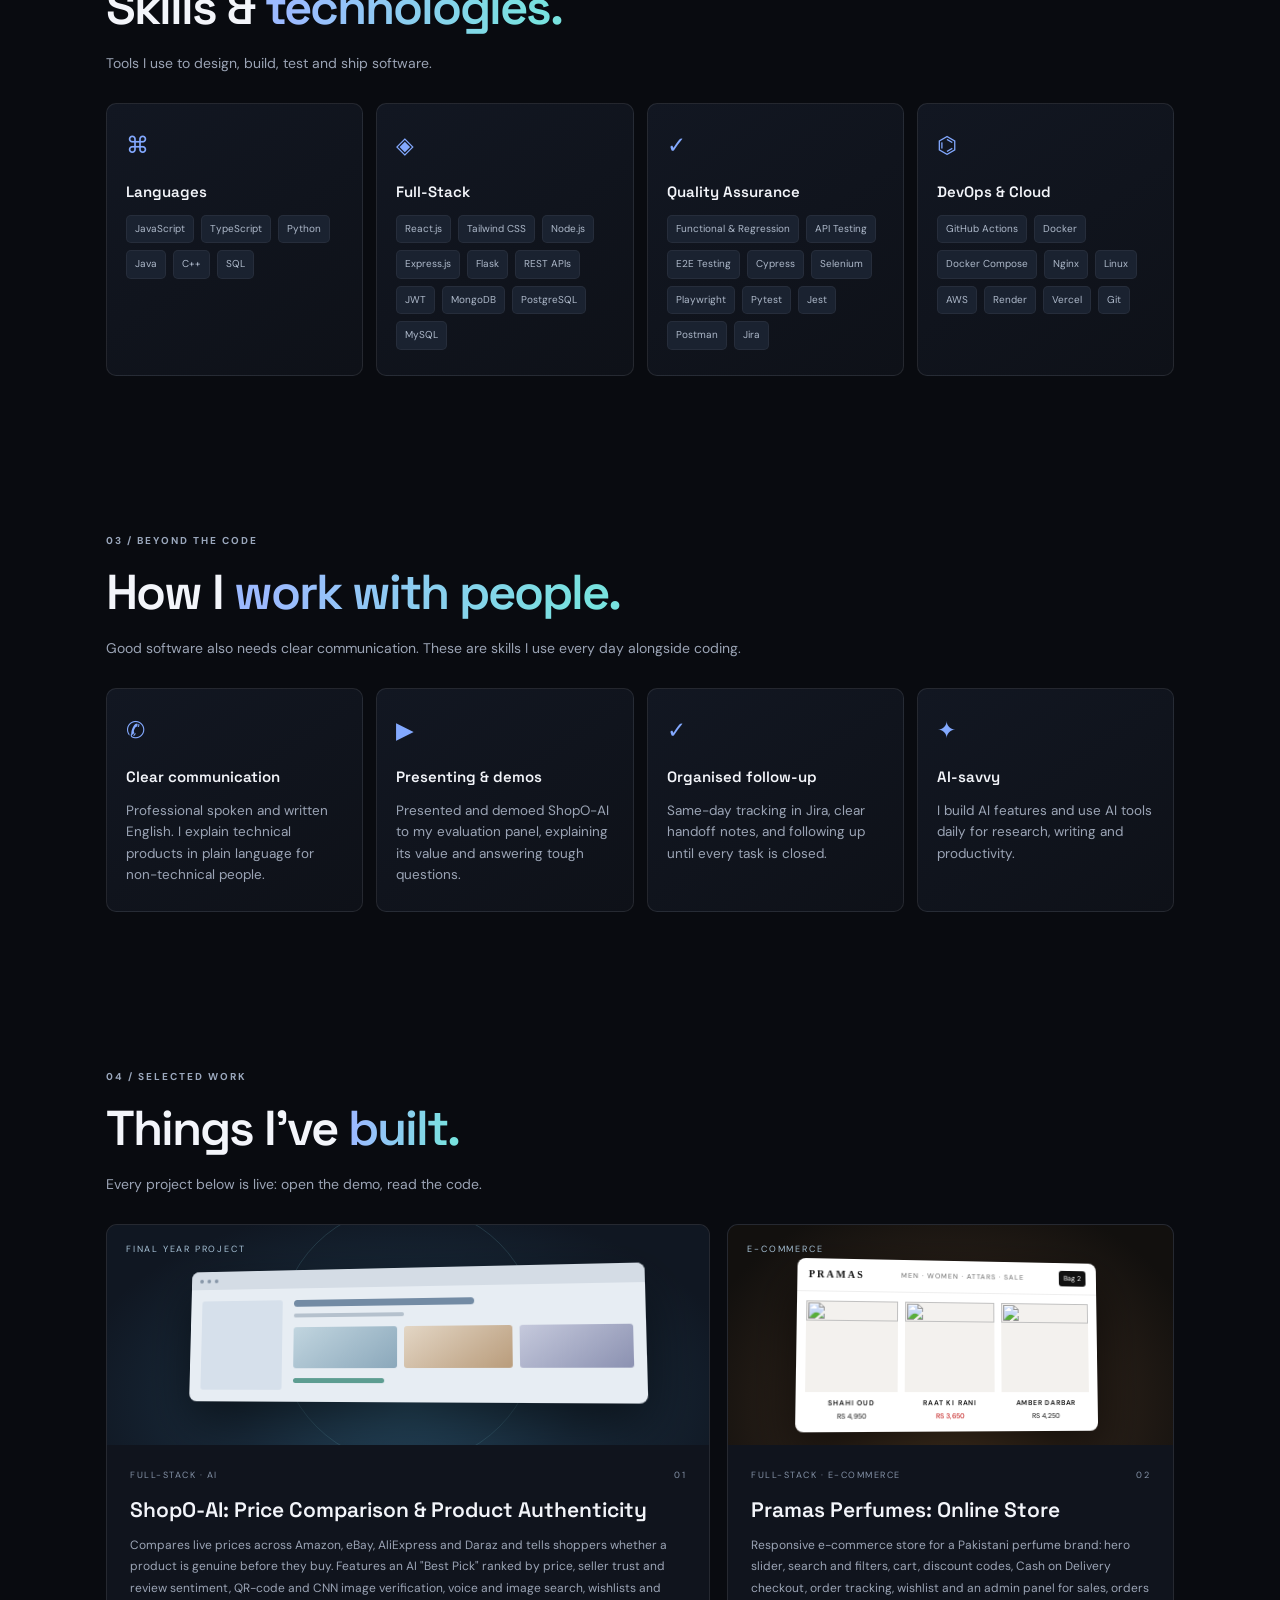
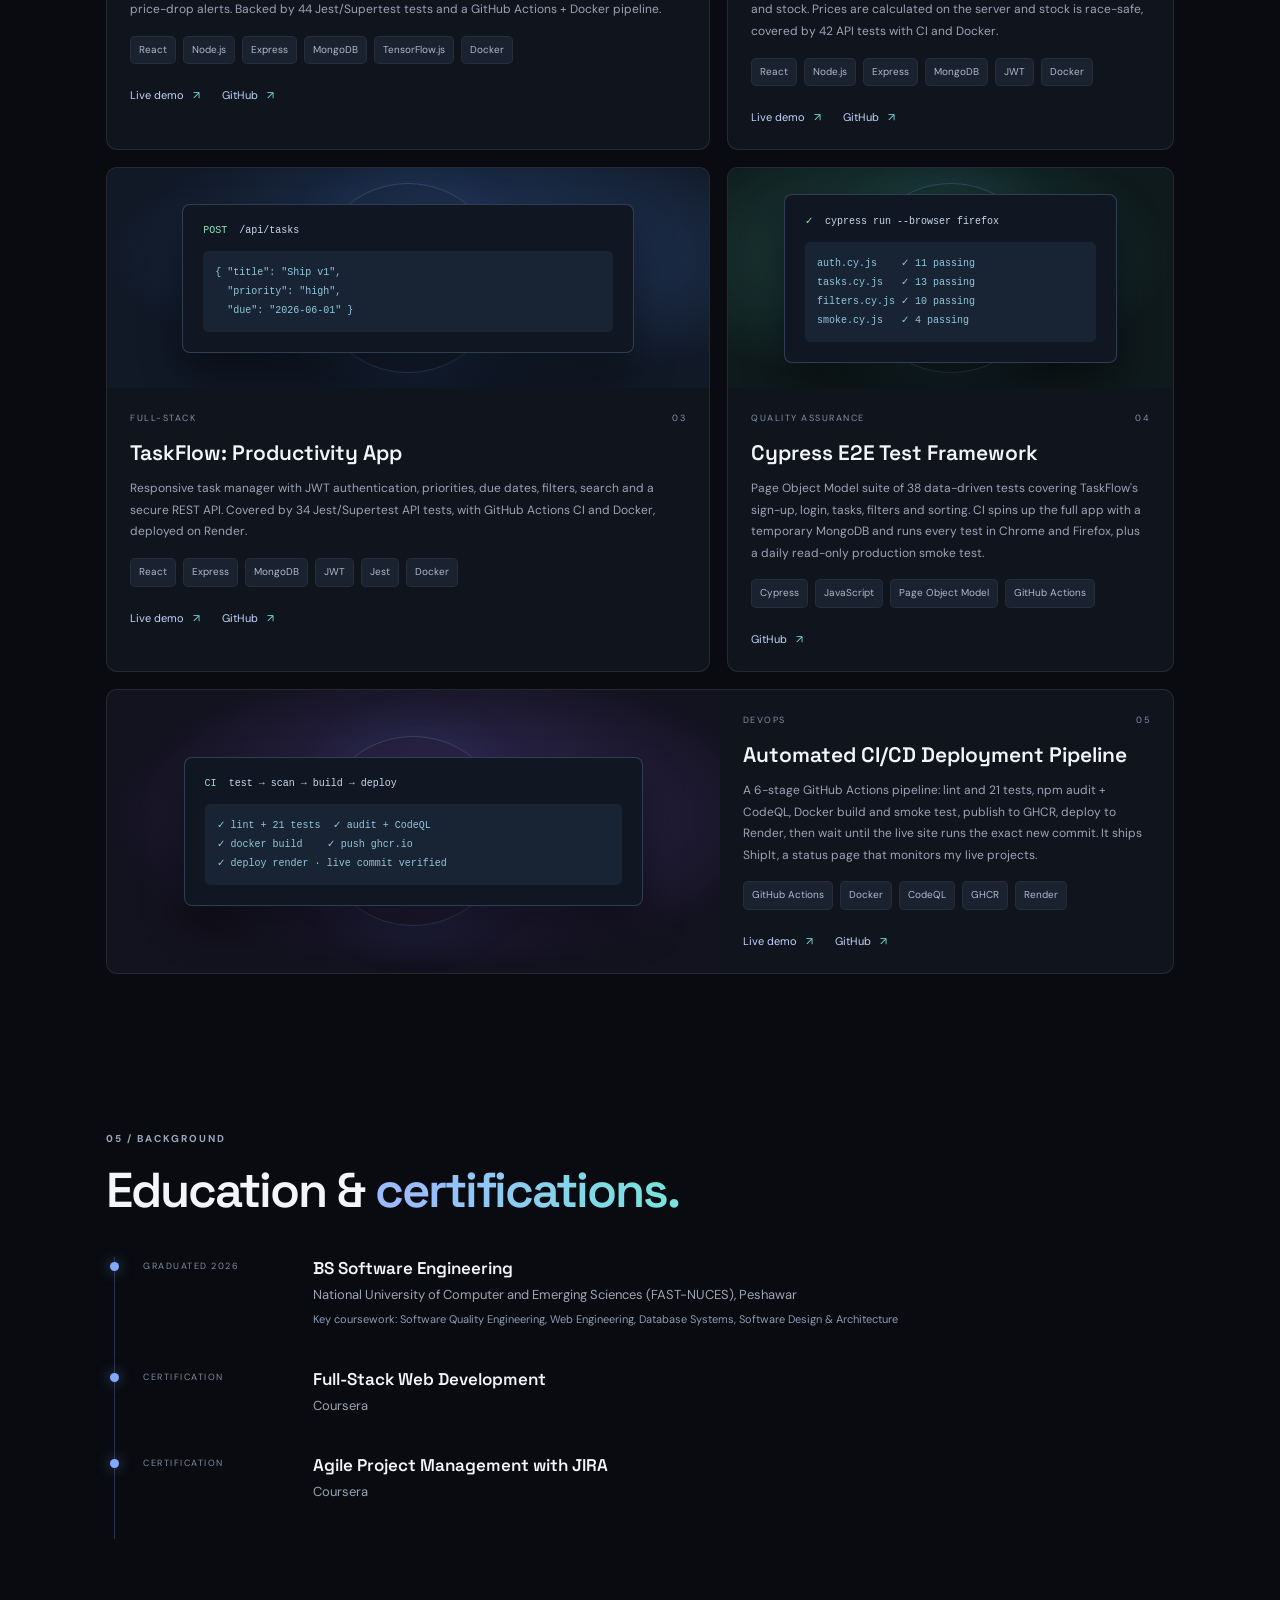
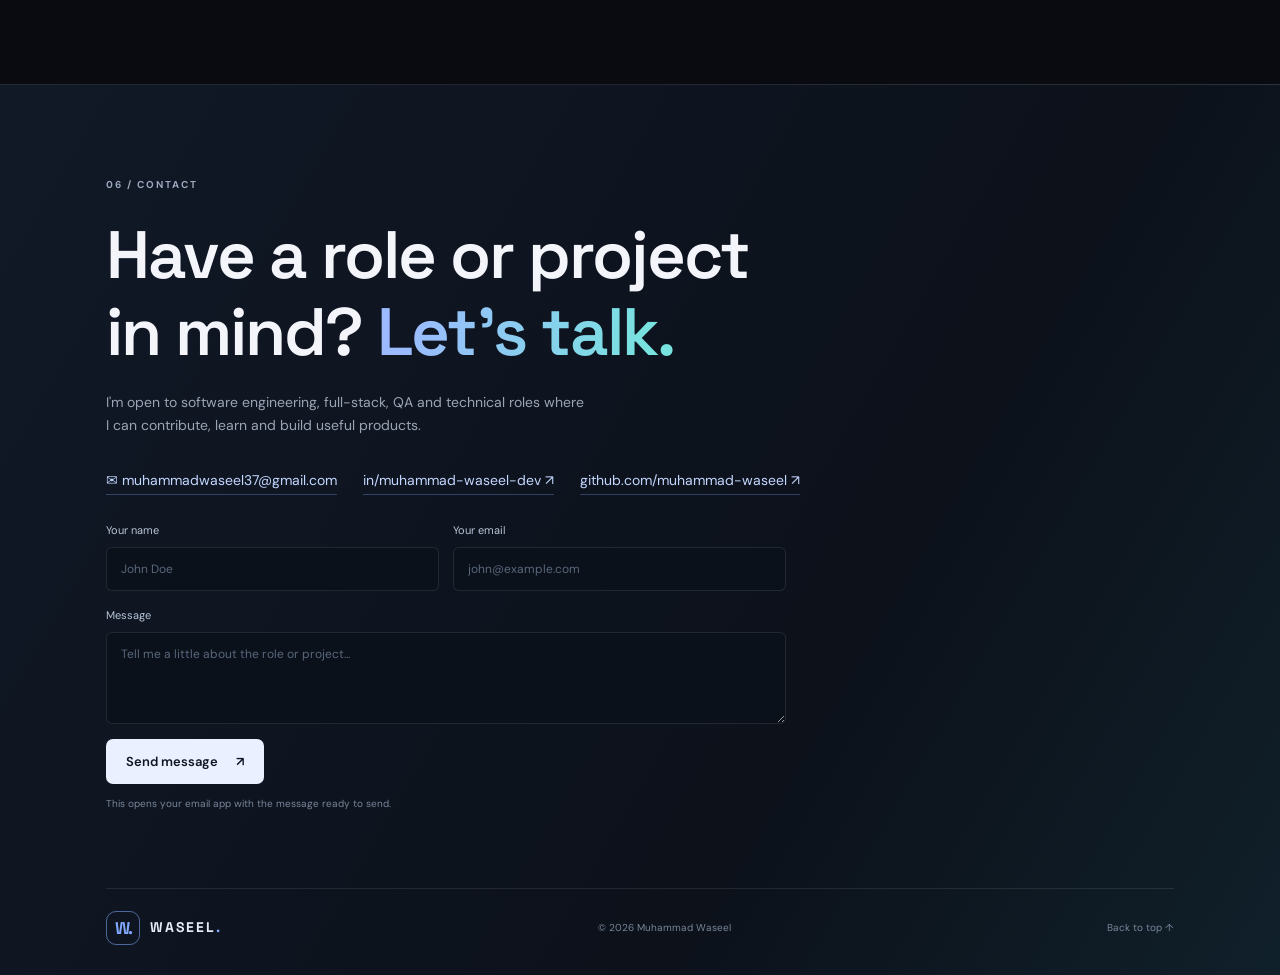
==== commit 17b58f2a: "Add Pramas Perfumes e-commerce project and update resume" ====
--- a/index.html
+++ b/index.html
@@ -71,7 +71,7 @@
           <p>I'm a Software Engineering graduate (2026) from the National University of Computer and Emerging Sciences (FAST-NUCES). I work across the full stack: React front ends, Node.js/Express and Flask back ends, and MongoDB or SQL databases.</p>
           <p>I care about quality as much as features. I write automated tests (Jest, Supertest, Cypress, Pytest), set up CI/CD pipelines with GitHub Actions and Docker, and deploy to the cloud. My final-year project, <strong>ShopO-AI</strong>, brings all of this together with applied AI.</p>
           <div class="quick-facts">
-            <div><strong>4</strong><span>Deployed projects</span></div>
+            <div><strong>5</strong><span>Deployed projects</span></div>
             <div><strong>44+</strong><span>Automated tests in FYP</span></div>
             <div><strong>CI/CD</strong><span>On every project</span></div>
           </div>
@@ -111,16 +111,20 @@
           <div class="project-info"><div class="project-meta"><span>FULL-STACK · AI</span><span>01</span></div><h3>ShopO-AI: Price Comparison & Product Authenticity</h3><p>Compares live prices across Amazon, eBay, AliExpress and Daraz and tells shoppers whether a product is genuine before they buy. Features an AI "Best Pick" ranked by price, seller trust and review sentiment, QR-code and CNN image verification, voice and image search, wishlists and price-drop alerts. Backed by 44 Jest/Supertest tests and a GitHub Actions + Docker pipeline.</p><div class="tags"><span>React</span><span>Node.js</span><span>Express</span><span>MongoDB</span><span>TensorFlow.js</span><span>Docker</span></div><div class="project-links"><a class="project-link" href="https://shopo-ai.onrender.com" target="_blank" rel="noreferrer">Live demo <span>↗</span></a><a class="project-link" href="https://github.com/muhammad-waseel/ShopO-AI" target="_blank" rel="noreferrer">GitHub <span>↗</span></a></div></div>
         </article>
         <article class="project-card">
+          <div class="project-art store-art"><div class="art-label">E-COMMERCE</div><div class="store-window"><div class="store-bar"><b>PRAMAS</b><span>Men · Women · Attars · Sale</span><i>Bag 2</i></div><div class="store-row"><figure><img src="https://images.unsplash.com/photo-1617839400561-d55457a29da2?auto=format&fit=crop&w=220&h=220&q=70" alt="" loading="lazy"><figcaption>Shahi Oud<em>Rs 4,950</em></figcaption></figure><figure><img src="https://images.unsplash.com/photo-1733660227163-01bc46e0d7d7?auto=format&fit=crop&w=220&h=220&q=70" alt="" loading="lazy"><figcaption>Raat Ki Rani<em class="sale">Rs 3,650</em></figcaption></figure><figure><img src="https://images.unsplash.com/photo-1638295916768-459f6cf440bc?auto=format&fit=crop&w=220&h=220&q=70" alt="" loading="lazy"><figcaption>Amber Darbar<em>Rs 4,250</em></figcaption></figure></div></div></div>
+          <div class="project-info"><div class="project-meta"><span>FULL-STACK · E-COMMERCE</span><span>02</span></div><h3>Pramas Perfumes: Online Store</h3><p>Responsive e-commerce store for a Pakistani perfume brand: hero slider, search and filters, cart, discount codes, Cash on Delivery checkout, order tracking, wishlist and an admin panel for sales, orders and stock. Prices are calculated on the server and stock is race-safe, covered by 42 API tests with CI and Docker.</p><div class="tags"><span>React</span><span>Node.js</span><span>Express</span><span>MongoDB</span><span>JWT</span><span>Docker</span></div><div class="project-links"><a class="project-link" href="https://pramas-perfumes.onrender.com/" target="_blank" rel="noreferrer">Live demo <span>↗</span></a><a class="project-link" href="https://github.com/muhammad-waseel/pramas-perfumes" target="_blank" rel="noreferrer">GitHub <span>↗</span></a></div></div>
+        </article>
+        <article class="project-card">
           <div class="project-art api-art"><div class="api-orbit"></div><div class="api-window"><span class="api-method">POST</span><span>/api/tasks</span><div class="api-response">{ "title": "Ship v1",<br>&nbsp; "priority": "high",<br>&nbsp; "due": "2026-06-01" }</div></div></div>
-          <div class="project-info"><div class="project-meta"><span>FULL-STACK</span><span>02</span></div><h3>TaskFlow: Productivity App</h3><p>Responsive task manager with JWT authentication, priorities, due dates, filters, search and a secure REST API. Covered by 34 Jest/Supertest API tests, with GitHub Actions CI and Docker, deployed on Render.</p><div class="tags"><span>React</span><span>Express</span><span>MongoDB</span><span>JWT</span><span>Jest</span><span>Docker</span></div><div class="project-links"><a class="project-link" href="https://taskflow-waseel-eac0.onrender.com/" target="_blank" rel="noreferrer">Live demo <span>↗</span></a><a class="project-link" href="https://github.com/muhammad-waseel/taskflow" target="_blank" rel="noreferrer">GitHub <span>↗</span></a></div></div>
+          <div class="project-info"><div class="project-meta"><span>FULL-STACK</span><span>03</span></div><h3>TaskFlow: Productivity App</h3><p>Responsive task manager with JWT authentication, priorities, due dates, filters, search and a secure REST API. Covered by 34 Jest/Supertest API tests, with GitHub Actions CI and Docker, deployed on Render.</p><div class="tags"><span>React</span><span>Express</span><span>MongoDB</span><span>JWT</span><span>Jest</span><span>Docker</span></div><div class="project-links"><a class="project-link" href="https://taskflow-waseel-eac0.onrender.com/" target="_blank" rel="noreferrer">Live demo <span>↗</span></a><a class="project-link" href="https://github.com/muhammad-waseel/taskflow" target="_blank" rel="noreferrer">GitHub <span>↗</span></a></div></div>
         </article>
         <article class="project-card">
           <div class="project-art api-art test-art"><div class="api-orbit"></div><div class="api-window"><span class="api-method">✓</span><span>cypress run --browser firefox</span><div class="api-response">auth.cy.js &nbsp;&nbsp;&nbsp;✓ 11 passing<br>tasks.cy.js &nbsp;&nbsp;✓ 13 passing<br>filters.cy.js ✓ 10 passing<br>smoke.cy.js &nbsp;&nbsp;✓ 4 passing</div></div></div>
-          <div class="project-info"><div class="project-meta"><span>QUALITY ASSURANCE</span><span>03</span></div><h3>Cypress E2E Test Framework</h3><p>Page Object Model suite of 38 data-driven tests covering TaskFlow's sign-up, login, tasks, filters and sorting. CI spins up the full app with a temporary MongoDB and runs every test in Chrome and Firefox, plus a daily read-only production smoke test.</p><div class="tags"><span>Cypress</span><span>JavaScript</span><span>Page Object Model</span><span>GitHub Actions</span></div><div class="project-links"><a class="project-link" href="https://github.com/muhammad-waseel/taskflow-e2e-cypress" target="_blank" rel="noreferrer">GitHub <span>↗</span></a></div></div>
+          <div class="project-info"><div class="project-meta"><span>QUALITY ASSURANCE</span><span>04</span></div><h3>Cypress E2E Test Framework</h3><p>Page Object Model suite of 38 data-driven tests covering TaskFlow's sign-up, login, tasks, filters and sorting. CI spins up the full app with a temporary MongoDB and runs every test in Chrome and Firefox, plus a daily read-only production smoke test.</p><div class="tags"><span>Cypress</span><span>JavaScript</span><span>Page Object Model</span><span>GitHub Actions</span></div><div class="project-links"><a class="project-link" href="https://github.com/muhammad-waseel/taskflow-e2e-cypress" target="_blank" rel="noreferrer">GitHub <span>↗</span></a></div></div>
         </article>
-        <article class="project-card project-featured">
+        <article class="project-card project-featured project-wide">
           <div class="project-art api-art pipe-art"><div class="api-orbit"></div><div class="api-window"><span class="api-method">CI</span><span>test → scan → build → deploy</span><div class="api-response">✓ lint + 21 tests &nbsp;✓ audit + CodeQL<br>✓ docker build &nbsp;&nbsp;&nbsp;✓ push ghcr.io<br>✓ deploy render · live commit verified</div></div></div>
-          <div class="project-info"><div class="project-meta"><span>DEVOPS</span><span>04</span></div><h3>Automated CI/CD Deployment Pipeline</h3><p>A 6-stage GitHub Actions pipeline: lint and 21 tests, npm audit + CodeQL, Docker build and smoke test, publish to GHCR, deploy to Render, then wait until the live site runs the exact new commit. It ships ShipIt, a status page that monitors my live projects.</p><div class="tags"><span>GitHub Actions</span><span>Docker</span><span>CodeQL</span><span>GHCR</span><span>Render</span></div><div class="project-links"><a class="project-link" href="https://shipit-waseel-ih30.onrender.com/" target="_blank" rel="noreferrer">Live demo <span>↗</span></a><a class="project-link" href="https://github.com/muhammad-waseel/shipit-cicd-pipeline" target="_blank" rel="noreferrer">GitHub <span>↗</span></a></div></div>
+          <div class="project-info"><div class="project-meta"><span>DEVOPS</span><span>05</span></div><h3>Automated CI/CD Deployment Pipeline</h3><p>A 6-stage GitHub Actions pipeline: lint and 21 tests, npm audit + CodeQL, Docker build and smoke test, publish to GHCR, deploy to Render, then wait until the live site runs the exact new commit. It ships ShipIt, a status page that monitors my live projects.</p><div class="tags"><span>GitHub Actions</span><span>Docker</span><span>CodeQL</span><span>GHCR</span><span>Render</span></div><div class="project-links"><a class="project-link" href="https://shipit-waseel-ih30.onrender.com/" target="_blank" rel="noreferrer">Live demo <span>↗</span></a><a class="project-link" href="https://github.com/muhammad-waseel/shipit-cicd-pipeline" target="_blank" rel="noreferrer">GitHub <span>↗</span></a></div></div>
         </article>
       </div>
     </section>
--- a/style.css
+++ b/style.css
@@ -13,3 +13,5 @@
 @media(max-width:600px){.contact-direct{flex-direction:column;align-items:flex-start;gap:12px}.about-photo{width:120px;height:120px}}
 body{position:relative;overflow-x:clip}html{overflow-x:clip}
 .card-copy{color:var(--muted);font-size:13.5px;margin:8px 0 0;line-height:1.6}
+.store-art{background:radial-gradient(ellipse at 50% 85%,#5a4128 0%,#2a2018 45%,#12100e 85%)}.store-window{width:68%;margin-top:22px;background:#fff;border-radius:8px;box-shadow:0 20px 50px #000a;position:relative;z-index:2;transform:perspective(700px) rotateX(4deg) rotateY(6deg);overflow:hidden;color:#111}.store-bar{display:flex;align-items:center;gap:10px;padding:8px 11px;border-bottom:1px solid #eee;font-size:7px;color:#666}.store-bar b{font:600 10px Georgia,serif;letter-spacing:2px;color:#111}.store-bar span{flex:1;text-align:center;letter-spacing:1px;text-transform:uppercase}.store-bar i{font-style:normal;background:#111;color:#fff;border-radius:3px;padding:2px 5px}.store-row{display:grid;grid-template-columns:repeat(3,1fr);gap:7px;padding:9px}.store-row figure{margin:0}.store-row img{display:block;width:100%;aspect-ratio:1;object-fit:cover;background:#f3f1ee}.store-row figcaption{font-size:7px;letter-spacing:.8px;text-transform:uppercase;text-align:center;padding-top:5px;font-weight:600}.store-row em{display:block;font-style:normal;font-weight:500;letter-spacing:0;color:#333;margin-top:2px}.store-row em.sale{color:#c62828}.project-wide{grid-column:1/-1;display:grid;grid-template-columns:1.15fr .85fr}.project-wide .project-art{height:100%;min-height:240px}
+@media(max-width:800px){.project-wide{display:block}.project-wide .project-art{height:220px;min-height:0}}
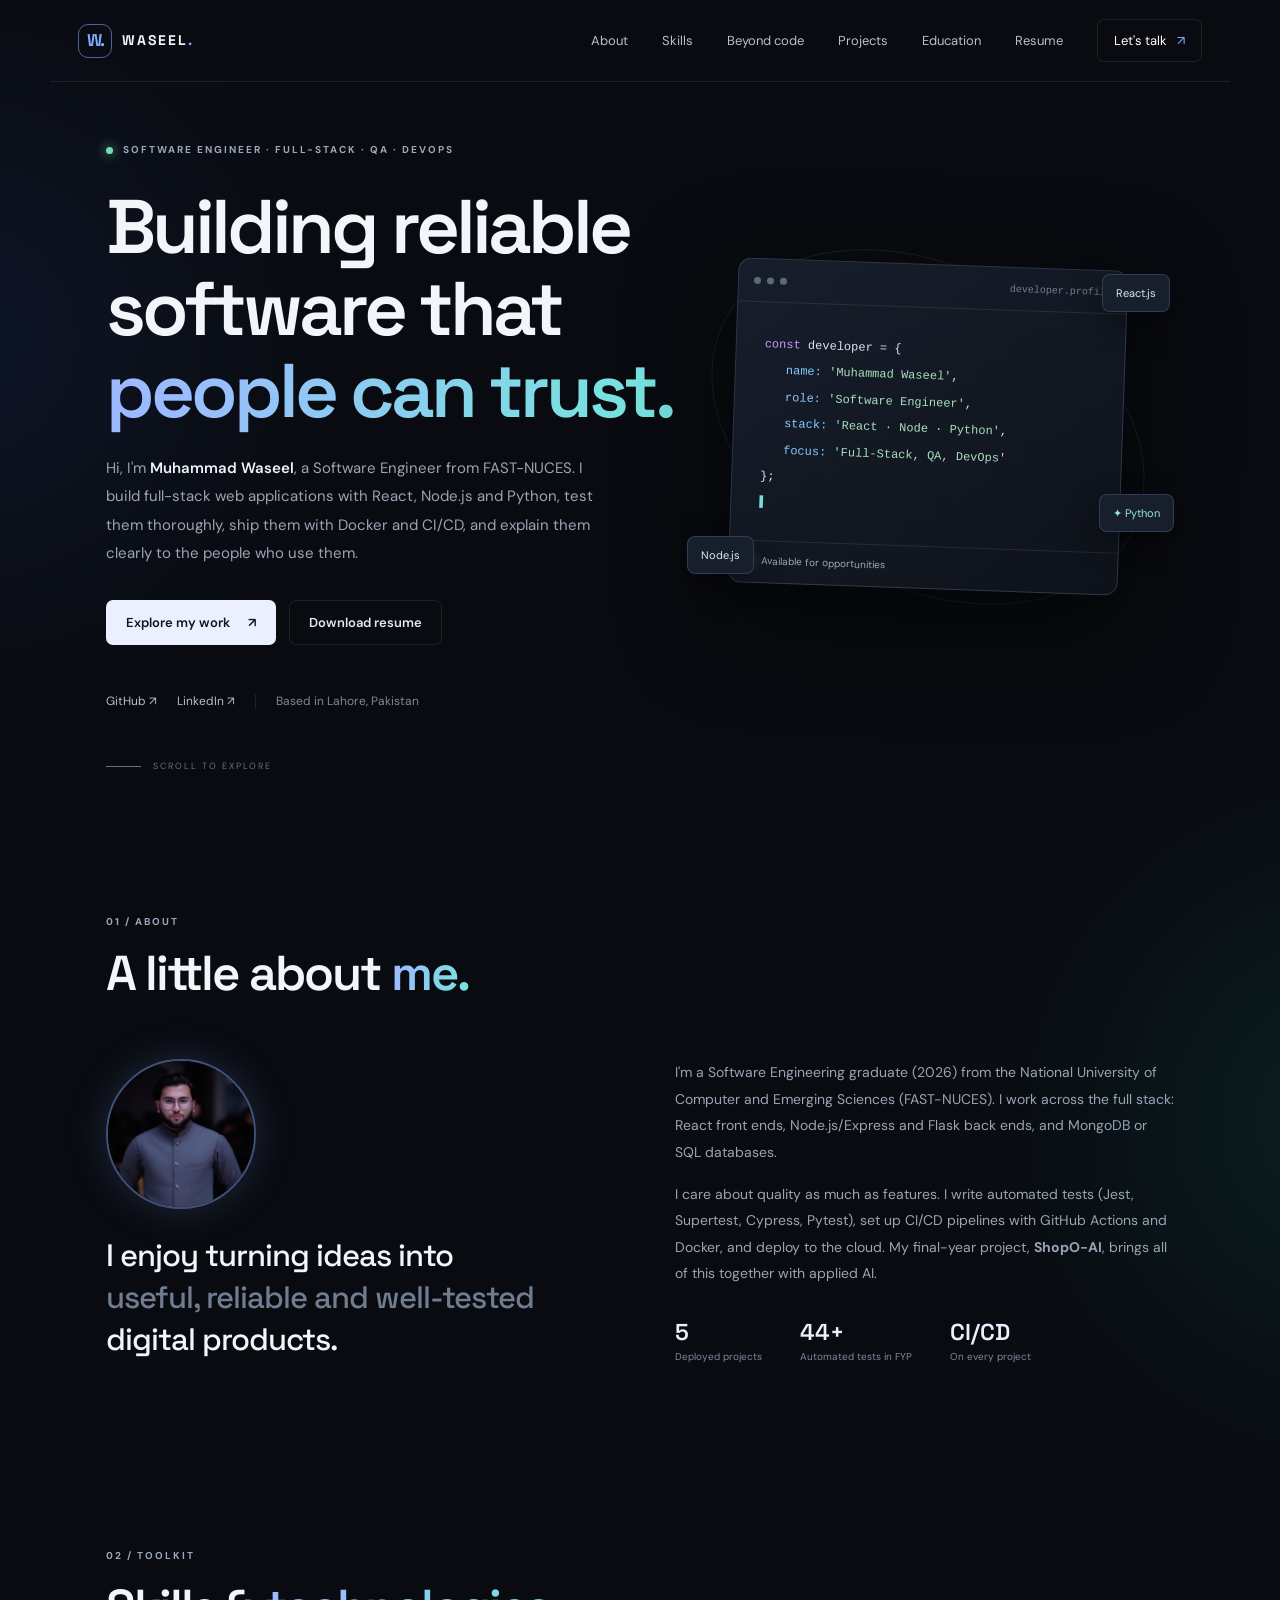
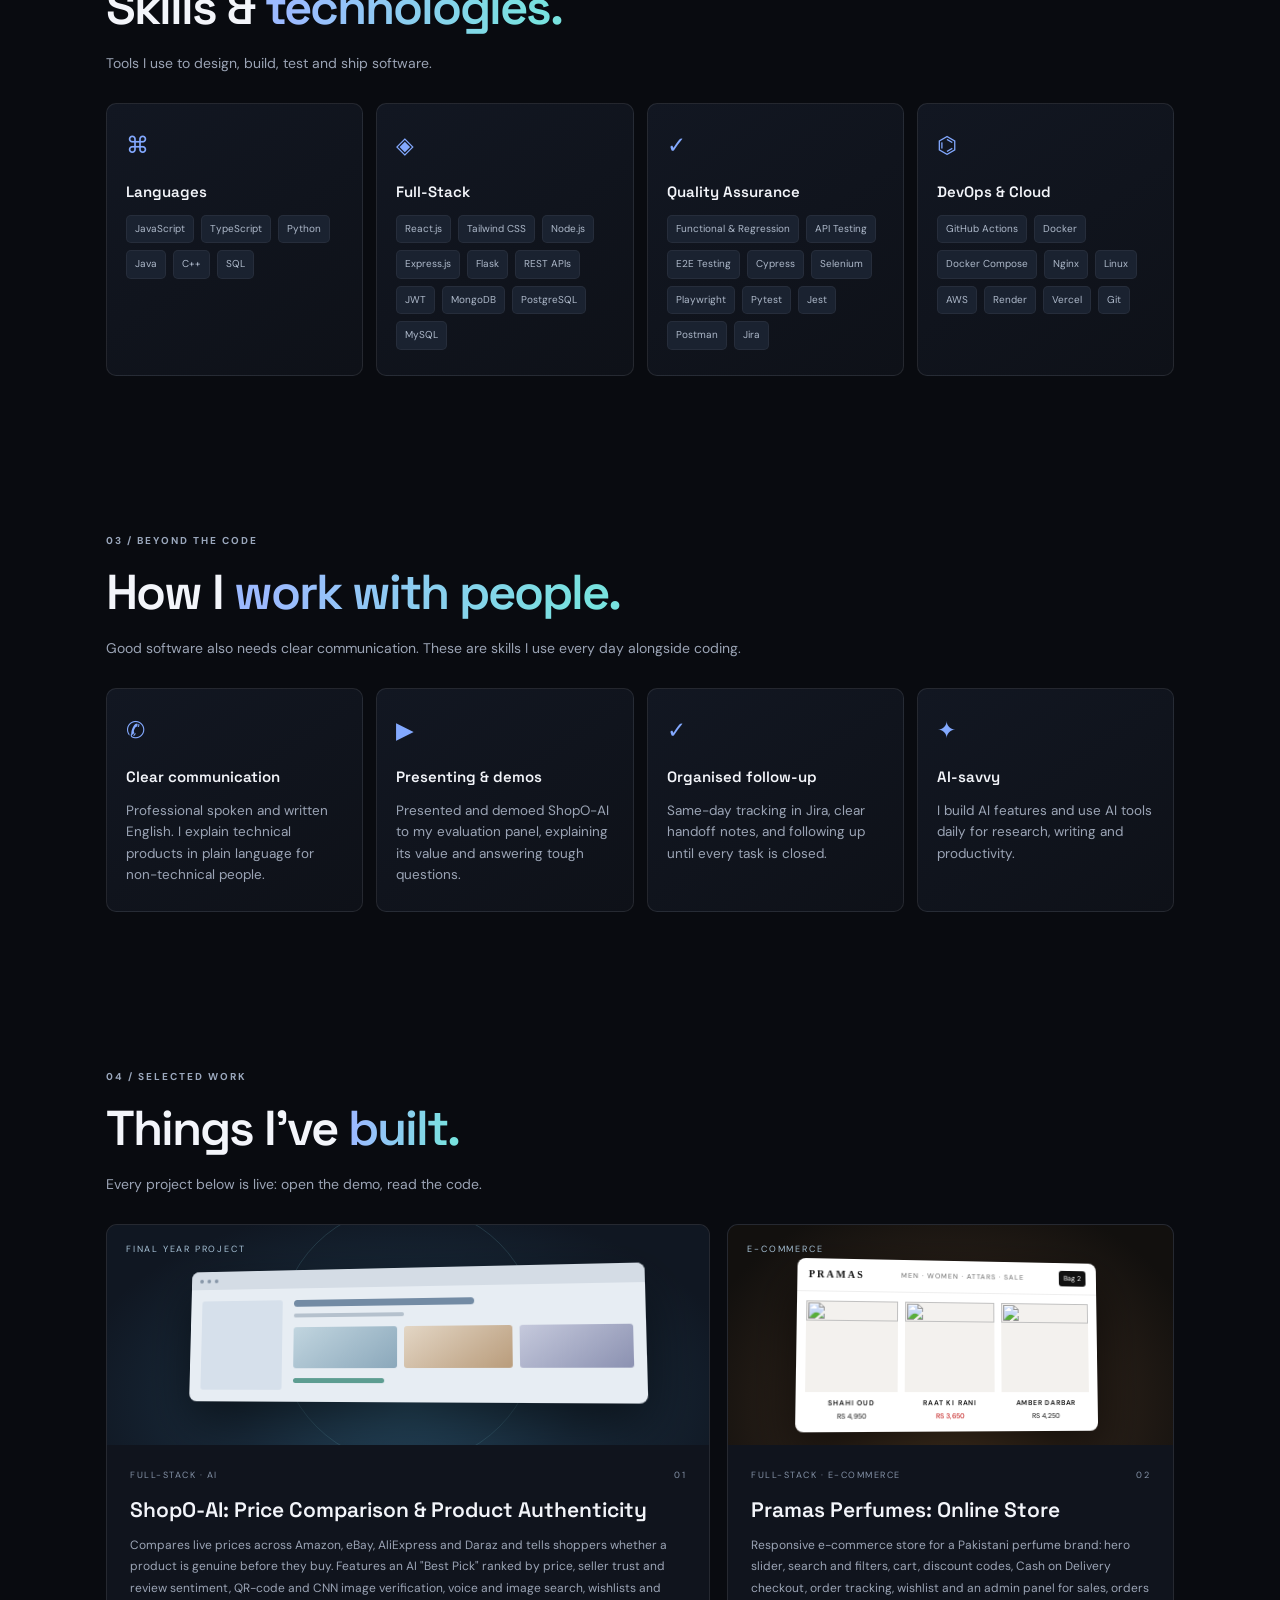
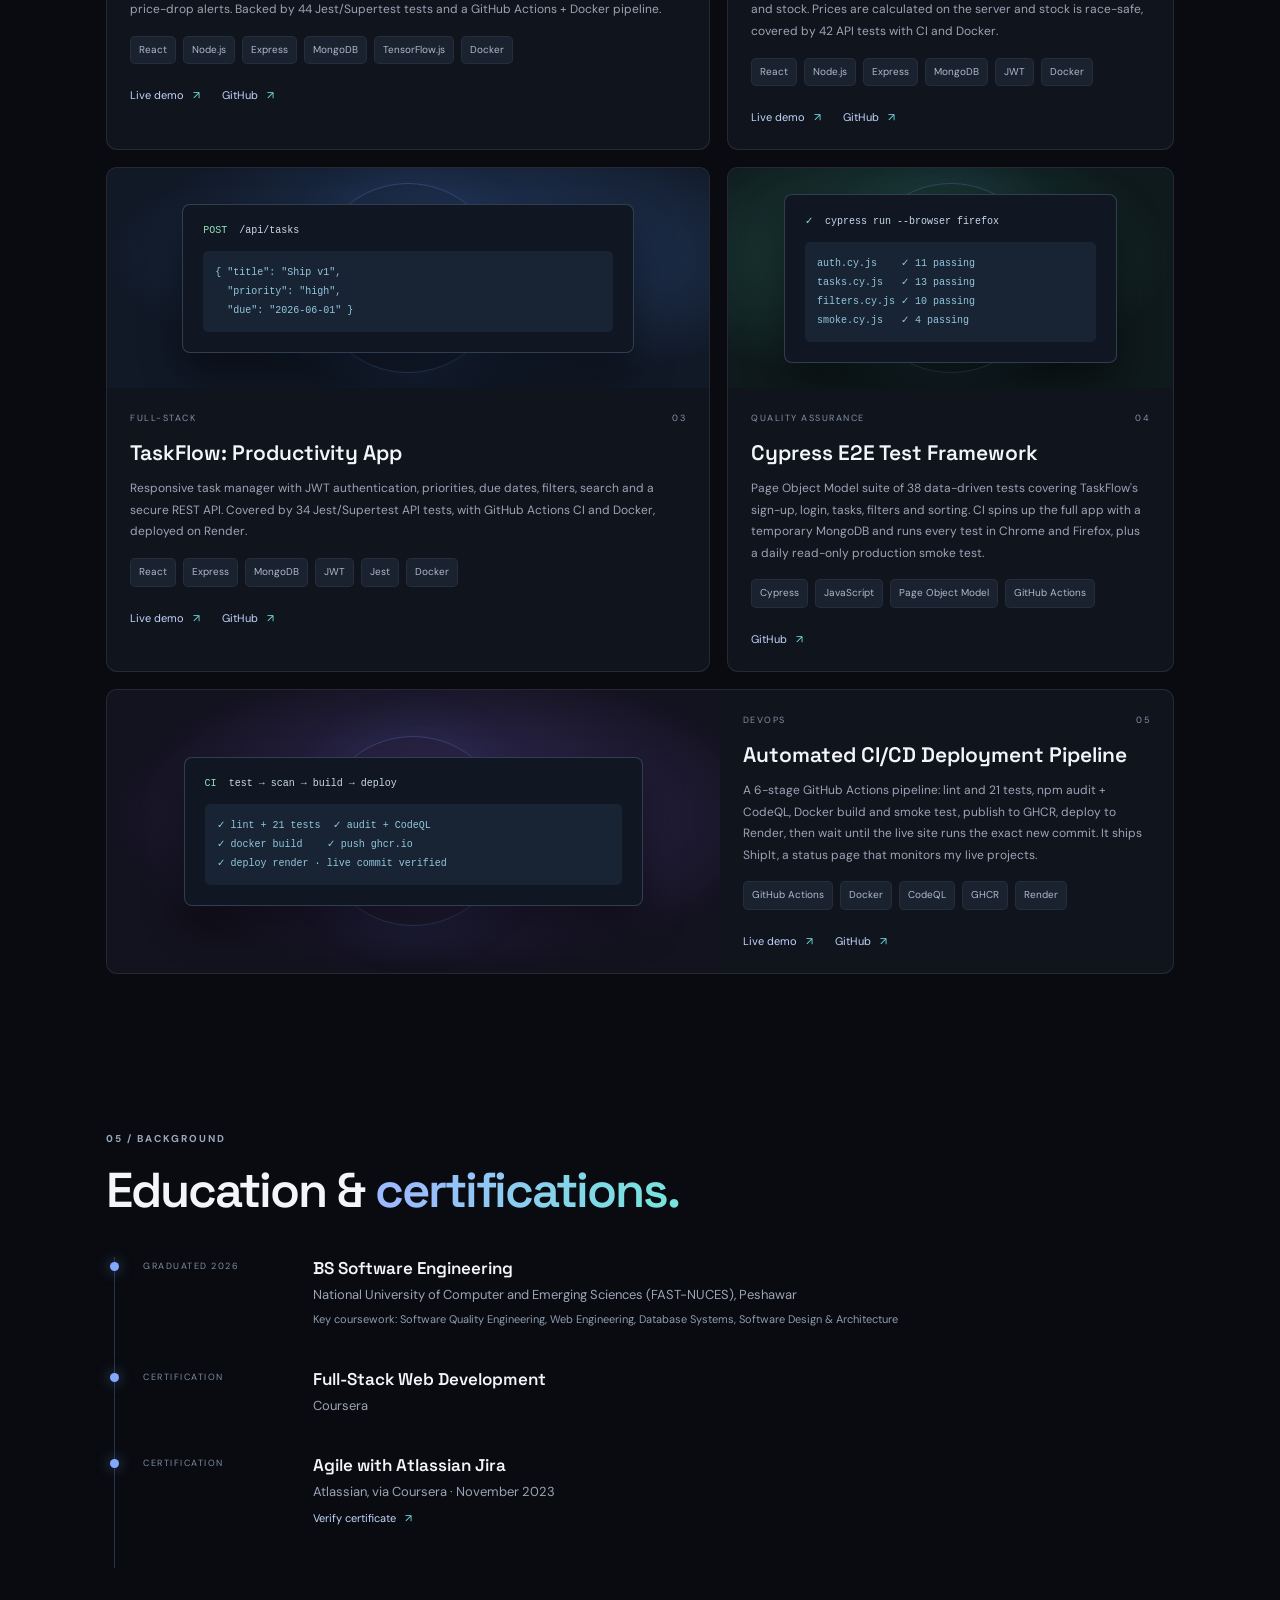
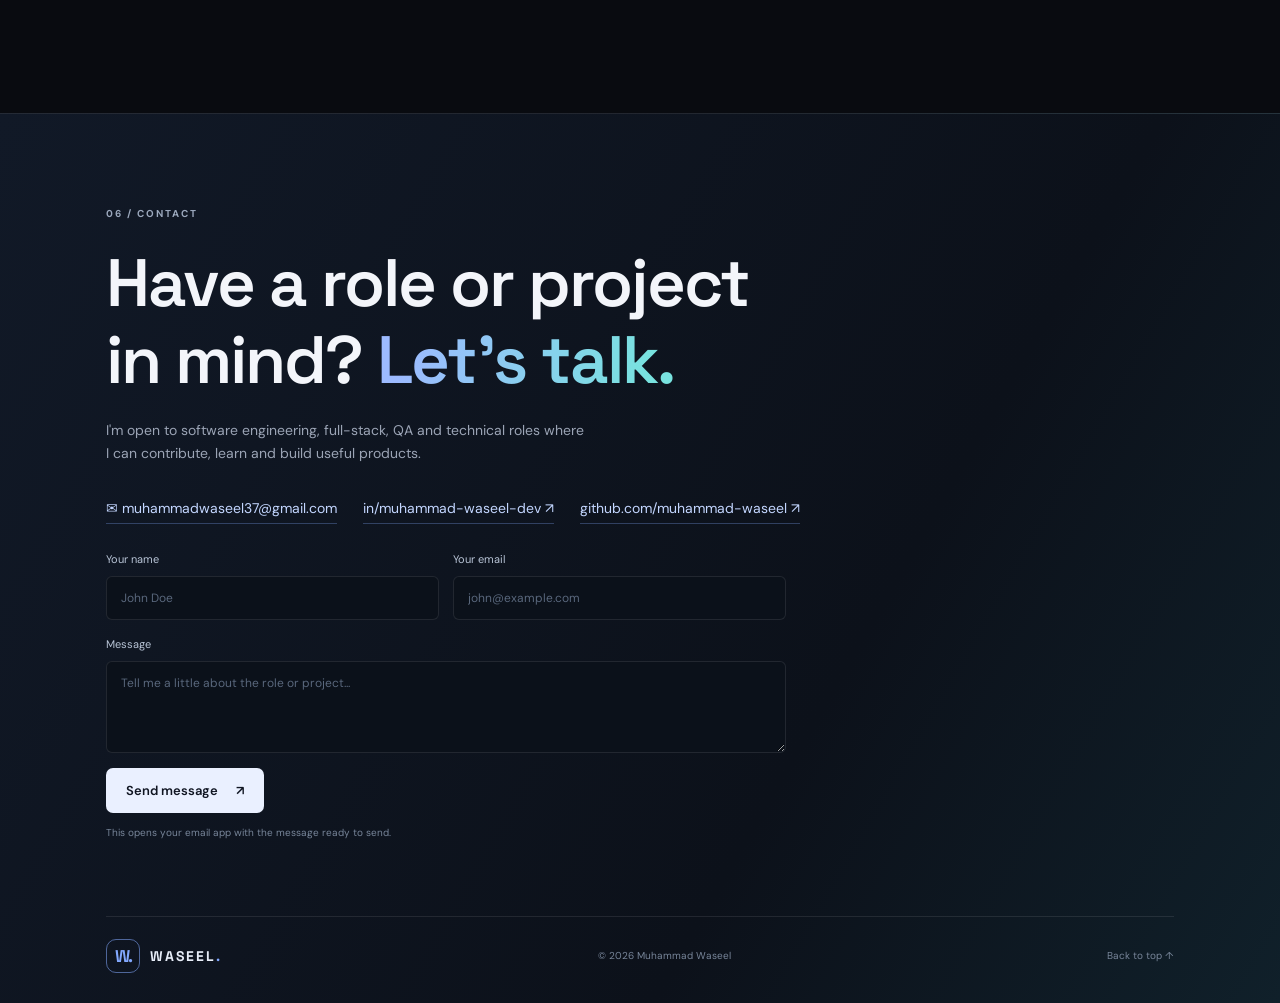
==== commit 4d5f0c95: "Add verified Agile with Atlassian Jira certificate Update the certification entry on the site with t" ====
--- a/index.html
+++ b/index.html
@@ -134,7 +134,7 @@
       <div class="timeline">
         <div class="timeline-item"><div class="timeline-marker"></div><div class="timeline-date">GRADUATED 2026</div><div class="timeline-content"><h3>BS Software Engineering</h3><p>National University of Computer and Emerging Sciences (FAST-NUCES), Peshawar</p><span class="timeline-detail">Key coursework: Software Quality Engineering, Web Engineering, Database Systems, Software Design & Architecture</span></div></div>
         <div class="timeline-item"><div class="timeline-marker"></div><div class="timeline-date">CERTIFICATION</div><div class="timeline-content"><h3>Full-Stack Web Development</h3><p>Coursera</p></div></div>
-        <div class="timeline-item"><div class="timeline-marker"></div><div class="timeline-date">CERTIFICATION</div><div class="timeline-content"><h3>Agile Project Management with JIRA</h3><p>Coursera</p></div></div>
+        <div class="timeline-item"><div class="timeline-marker"></div><div class="timeline-date">CERTIFICATION</div><div class="timeline-content"><h3>Agile with Atlassian Jira</h3><p>Atlassian, via Coursera · November 2023</p><a class="project-link" href="https://www.coursera.org/account/accomplishments/verify/FB3TUPG8YM28" target="_blank" rel="noreferrer">Verify certificate <span>↗</span></a></div></div>
       </div>
     </section>
 
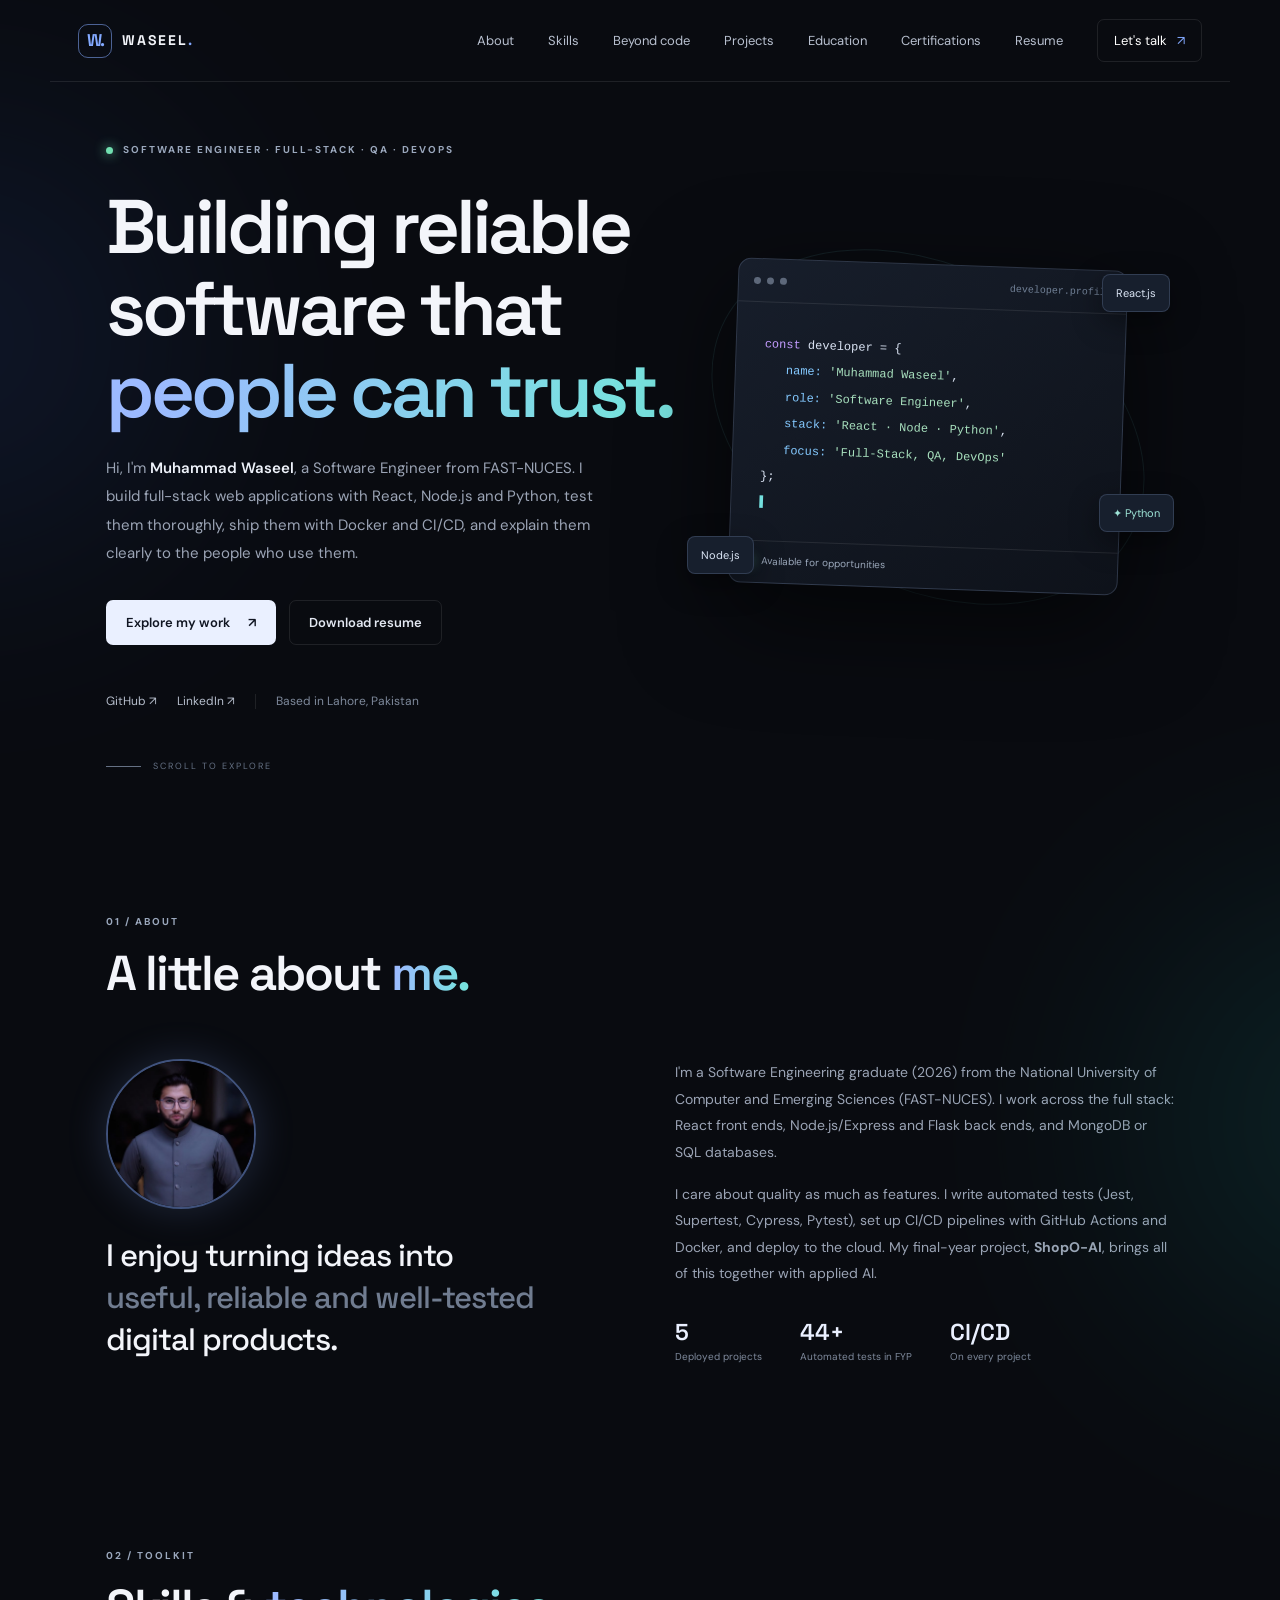
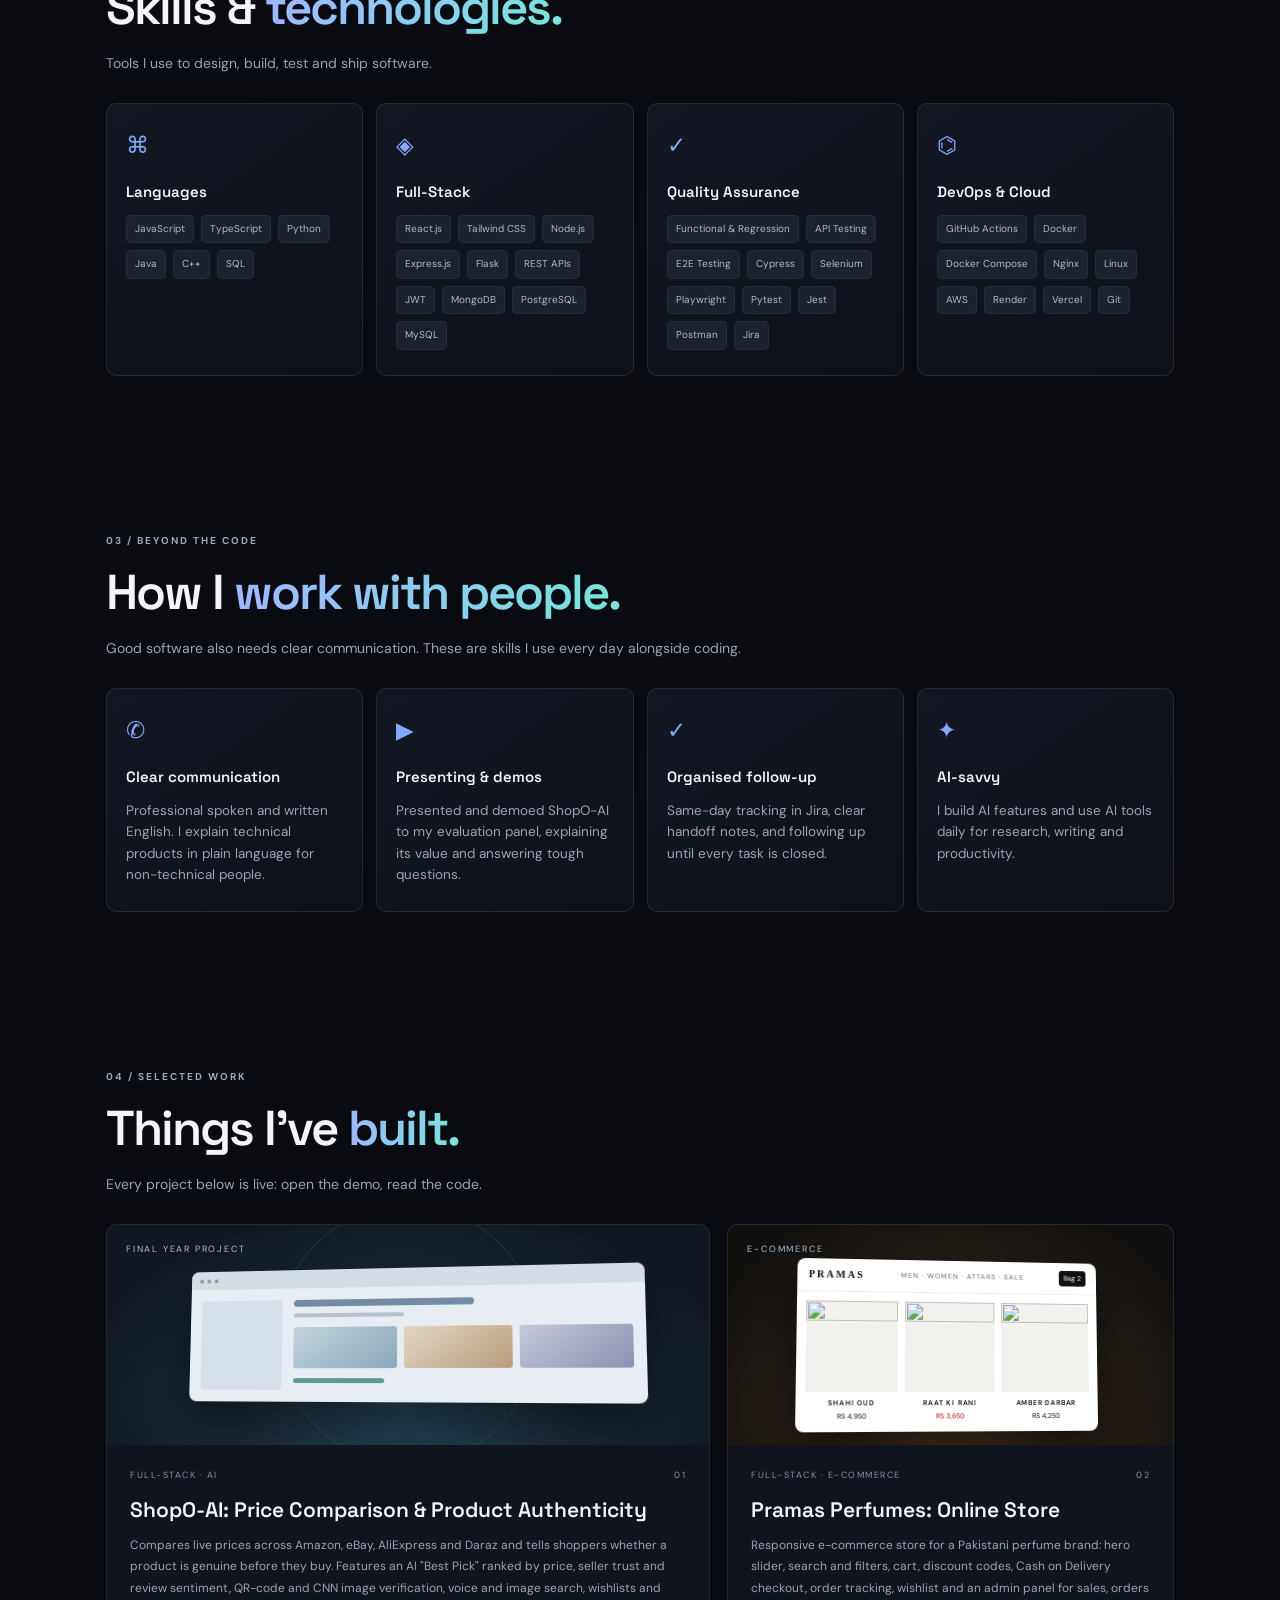
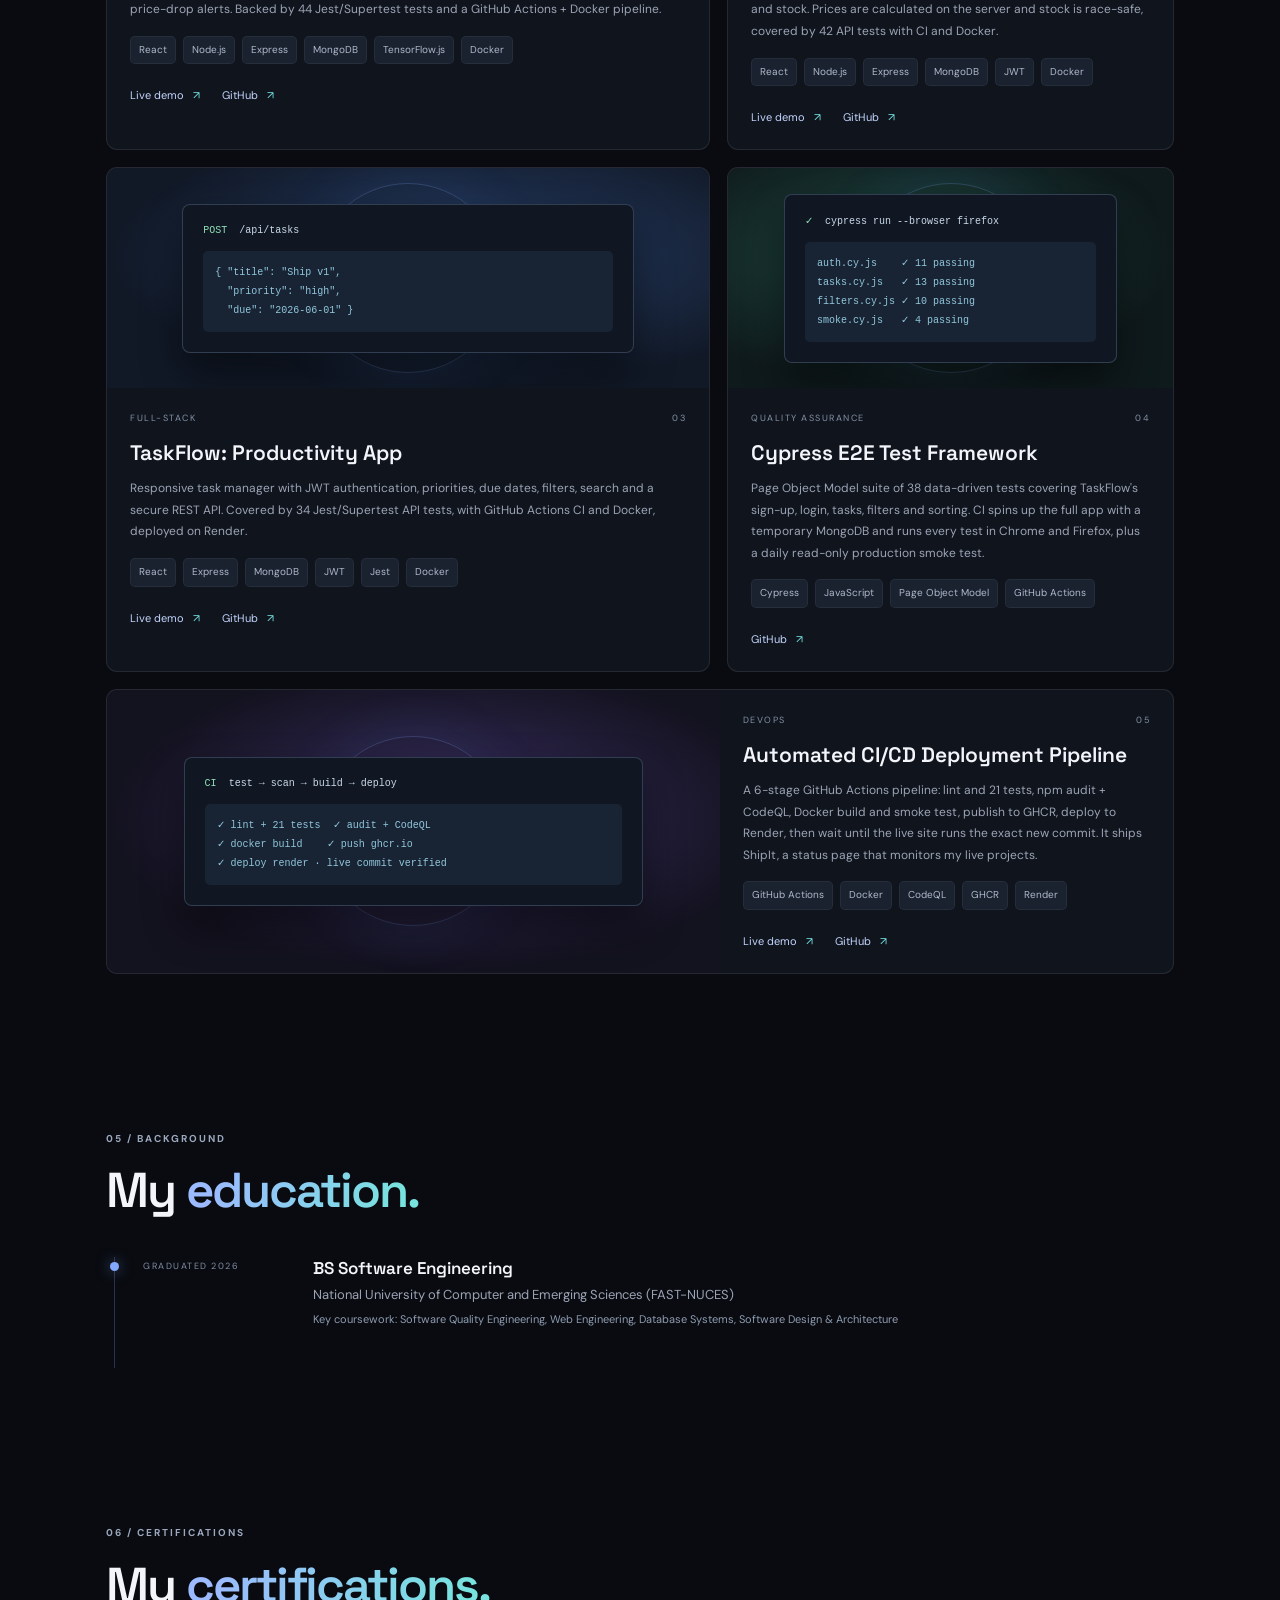
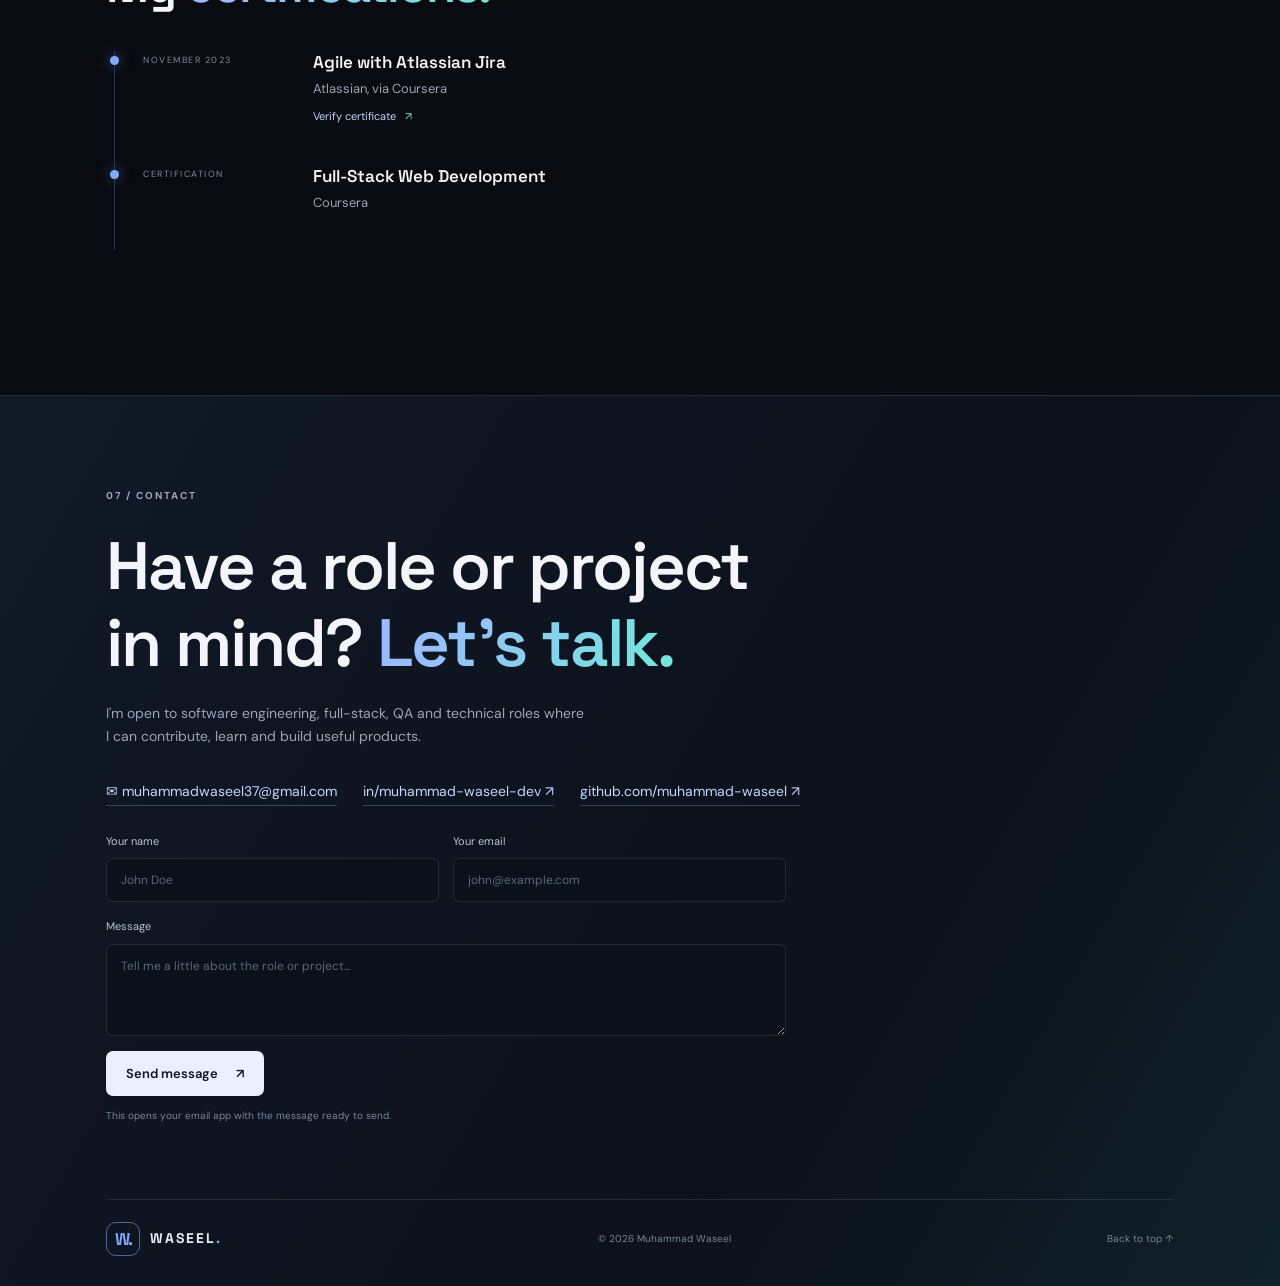
==== commit 0ac486a3: "Give certifications their own section and drop the campus city Split the combined Education & certif" ====
--- a/index.html
+++ b/index.html
@@ -20,7 +20,7 @@
     <a class="brand" href="#home" aria-label="Waseel home"><span class="brand-mark">W.</span><span>WASEEL<span class="brand-dot">.</span></span></a>
     <button class="menu-toggle" id="menuToggle" aria-label="Open navigation" aria-expanded="false"><span></span><span></span></button>
     <nav class="nav" id="nav">
-      <a href="#about">About</a><a href="#skills">Skills</a><a href="#beyond">Beyond code</a><a href="#projects">Projects</a><a href="#education">Education</a><a href="assets/Muhammad_Waseel_Resume.pdf" target="_blank" rel="noreferrer">Resume</a><a class="nav-contact" href="#contact">Let's talk <span>↗</span></a>
+      <a href="#about">About</a><a href="#skills">Skills</a><a href="#beyond">Beyond code</a><a href="#projects">Projects</a><a href="#education">Education</a><a href="#certifications">Certifications</a><a href="assets/Muhammad_Waseel_Resume.pdf" target="_blank" rel="noreferrer">Resume</a><a class="nav-contact" href="#contact">Let's talk <span>↗</span></a>
     </nav>
   </header>
 
@@ -130,17 +130,23 @@
     </section>
 
     <section class="section section-wrap" id="education">
-      <div class="section-heading"><span class="section-index">05 / BACKGROUND</span><h2>Education & <span class="gradient-text">certifications.</span></h2></div>
+      <div class="section-heading"><span class="section-index">05 / BACKGROUND</span><h2>My <span class="gradient-text">education.</span></h2></div>
       <div class="timeline">
-        <div class="timeline-item"><div class="timeline-marker"></div><div class="timeline-date">GRADUATED 2026</div><div class="timeline-content"><h3>BS Software Engineering</h3><p>National University of Computer and Emerging Sciences (FAST-NUCES), Peshawar</p><span class="timeline-detail">Key coursework: Software Quality Engineering, Web Engineering, Database Systems, Software Design & Architecture</span></div></div>
+        <div class="timeline-item"><div class="timeline-marker"></div><div class="timeline-date">GRADUATED 2026</div><div class="timeline-content"><h3>BS Software Engineering</h3><p>National University of Computer and Emerging Sciences (FAST-NUCES)</p><span class="timeline-detail">Key coursework: Software Quality Engineering, Web Engineering, Database Systems, Software Design & Architecture</span></div></div>
+      </div>
+    </section>
+
+    <section class="section section-wrap" id="certifications">
+      <div class="section-heading"><span class="section-index">06 / CERTIFICATIONS</span><h2>My <span class="gradient-text">certifications.</span></h2></div>
+      <div class="timeline">
+        <div class="timeline-item"><div class="timeline-marker"></div><div class="timeline-date">NOVEMBER 2023</div><div class="timeline-content"><h3>Agile with Atlassian Jira</h3><p>Atlassian, via Coursera</p><a class="project-link" href="https://www.coursera.org/account/accomplishments/verify/FB3TUPG8YM28" target="_blank" rel="noreferrer">Verify certificate <span>↗</span></a></div></div>
         <div class="timeline-item"><div class="timeline-marker"></div><div class="timeline-date">CERTIFICATION</div><div class="timeline-content"><h3>Full-Stack Web Development</h3><p>Coursera</p></div></div>
-        <div class="timeline-item"><div class="timeline-marker"></div><div class="timeline-date">CERTIFICATION</div><div class="timeline-content"><h3>Agile with Atlassian Jira</h3><p>Atlassian, via Coursera · November 2023</p><a class="project-link" href="https://www.coursera.org/account/accomplishments/verify/FB3TUPG8YM28" target="_blank" rel="noreferrer">Verify certificate <span>↗</span></a></div></div>
       </div>
     </section>
 
     <section class="contact-section" id="contact">
       <div class="section-wrap contact-inner">
-        <span class="section-index">06 / CONTACT</span>
+        <span class="section-index">07 / CONTACT</span>
         <h2>Have a role or project<br>in mind? <span class="gradient-text">Let's talk.</span></h2>
         <p>I'm open to software engineering, full-stack, QA and technical roles where I can contribute, learn and build useful products.</p>
         <div class="contact-direct">
